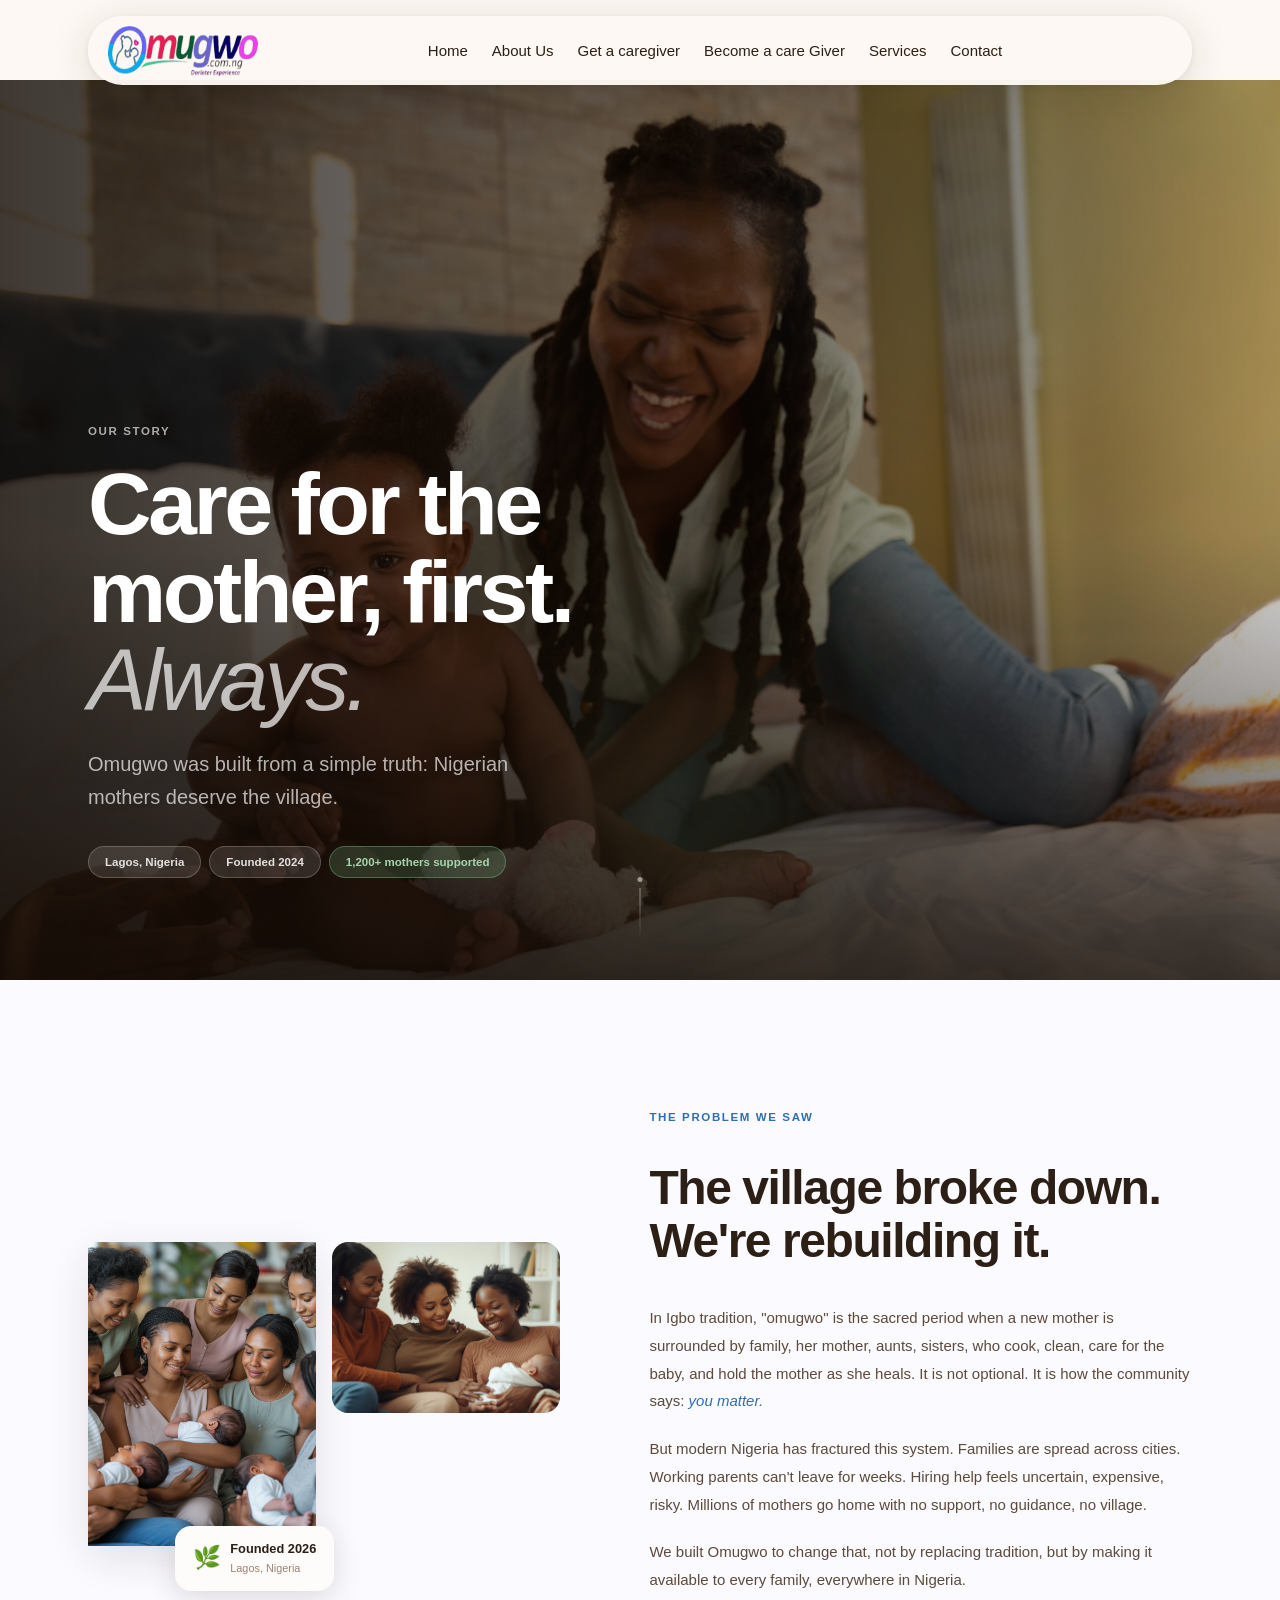
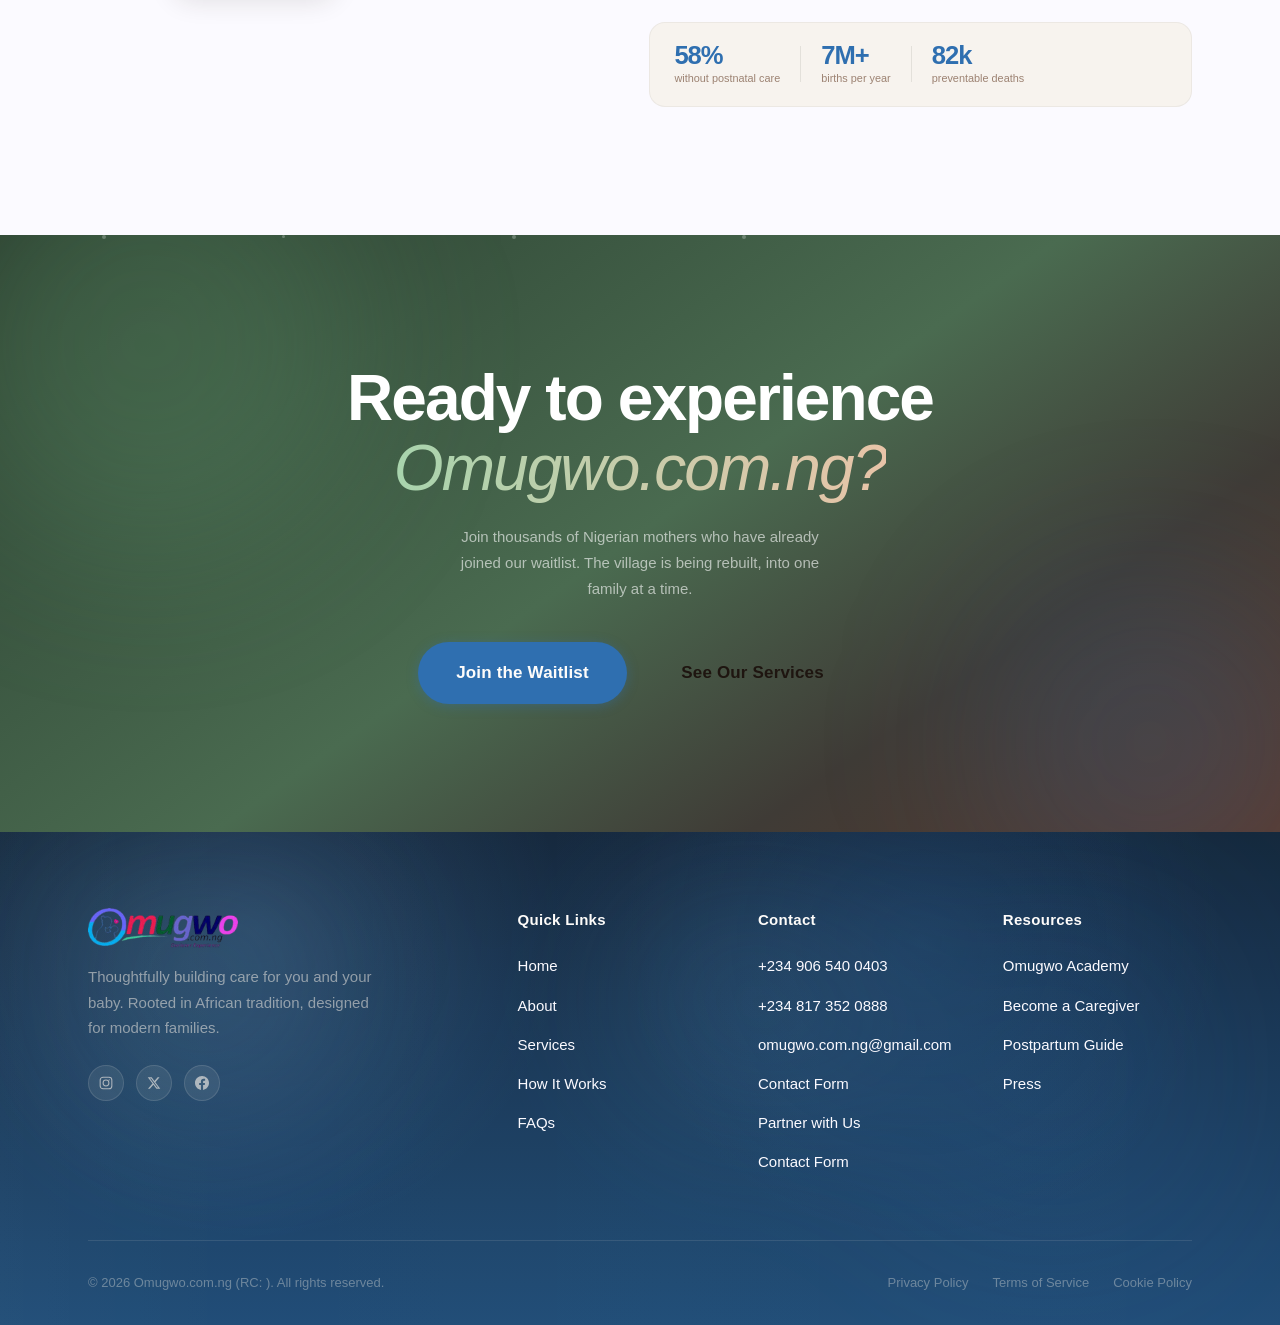
==== about.html @ b8b32320 "First deployment" ====
﻿<!DOCTYPE html>
<html lang="en">

<head>
  <meta charset="UTF-8">
  <meta name="viewport" content="width=device-width, initial-scale=1.0">
  <meta name="description"
    content="About Omugwo, Our story, mission, and the team rebuilding postpartum care for Nigerian mothers.">
  <title>About Us, Omugwo</title>
  <link rel="stylesheet" href="css/style.css">
  <link rel="stylesheet" href="css/animations.css">
  <link rel="stylesheet" href="css/pages.css">
  <link rel="stylesheet" href="css/about.css">
  <link rel="icon" type="image/svg+xml" href="assets\omugwofavicon-nobg.png">
</head>

<body class="page-about">

  <!-- ── Fixed Navbar ── -->
  <nav class="nav nav--page nav--fixed" role="navigation" aria-label="Main navigation">
    <div class="container">
      <div class="nav__pill">
        <a href="index.html" class="nav__logo" aria-label="Omugwo.com.ng Home">
          <img src="assets\omugwologo-nobg.png" alt="" class="nav__logo-img" width="28" height="28">
        </a>
        <ul class="nav__links" role="list">
          <li><a href="index.html" class="nav__link">Home</a></li>
          <li><a href="about.html" class="nav__link">About Us</a></li>
          <li><a href="find-care.html" class="nav__link">Get a caregiver</a></li>
          <li><a href="caregiver.html" class="nav__link">Become a care Giver</a></li>
          <li><a href="services.html" class="nav__link">Services</a></li>
          <li><a href="contact.html" class="nav__link">Contact</a></li>
        </ul>
        <!-- <div class="nav__actions">
          <a href="find-care.html" class="btn btn--rust btn--sm">Get Started</a>
        </div> -->
        <button class="nav__hamburger" aria-label="Toggle menu" aria-expanded="false">
          <span></span><span></span><span></span>
        </button>
      </div>
    </div>
  </nav>
  <div class="nav__mobile" role="dialog" aria-label="Mobile navigation">
    <button class="nav__mobile-toggle" type="button" aria-label="Close menu">
      <span></span><span></span>
    </button>
    <a href="index.html" class="nav__mobile-logo" aria-label="Omugwo.com.ng Home">
      <img src="assets\omugwologo-nobg.png" alt="Omugwo.com.ng" class="nav__mobile-logo-img">
    </a>
    <ul role="list">
      <li><a href="index.html" class="nav__link">Home</a></li>
      <li><a href="about.html" class="nav__link">About Us</a></li>
      <li><a href="find-care.html" class="nav__link">Find Care</a></li>
      <li><a href="caregiver.html" class="nav__link">Become a care Giver</a></li>
      <li><a href="services.html" class="nav__link">Services</a></li>
      <li><a href="contact.html" class="nav__link">Contact</a></li>
    </ul>
    <div style="display:flex;flex-direction:column;gap:1rem;margin-top:auto;">
      <a href="find-care.html" class="btn btn--outline">Join Waitlist</a>
      <a href="find-care.html" class="btn btn--rust">Get Started</a>
    </div>
  </div>


  <!-- ══════════════════ HERO ══════════════════ -->
  <section class="ab-hero">
    <div class="ab-hero__img" aria-hidden="true">
      <div class="ab-hero__img-placeholder"><img src="images/motherandchild1.jpg"
          style="width:100%;height:100%;object-fit:cover;"> a</div>
    </div>
    <div class="ab-hero__overlay" aria-hidden="true"></div>
    <div class="ab-orb ab-orb--1" aria-hidden="true"></div>
    <div class="ab-orb ab-orb--2" aria-hidden="true"></div>
    <div class="container ab-hero__inner">
      <div class="ab-hero__content">
        <div class="ab-eyebrow ab-fade-up">Our Story</div>
        <h1 class="ab-hero__headline ab-fade-up ab-fade-up--d1">
          Care for the<br>mother, first.<br><em>Always.</em>
        </h1>
        <p class="ab-hero__sub ab-fade-up ab-fade-up--d2">
          Omugwo was built from a simple truth: Nigerian mothers deserve the village.
        </p>
        <div class="ab-hero__pills ab-fade-up ab-fade-up--d3">
          <span class="ab-pill">Lagos, Nigeria</span>
          <span class="ab-pill">Founded 2024</span>
          <span class="ab-pill ab-pill--green">1,200+ mothers supported</span>
        </div>
      </div>
      <div class="ab-hero__stat-card ab-fade-up ab-fade-up--d2">
        <div class="ab-hero__stat-top">
          <span class="ab-hero__stat-dot"></span>
          Live in Lagos
        </div>
        <div class="ab-hero__stat-num">58<span>%</span></div>
        <div class="ab-hero__stat-label">of Nigerian mothers receive<br>no postnatal care</div>
        <div class="ab-hero__stat-bar">
          <div class="ab-hero__stat-bar-fill"></div>
        </div>
      </div>
    </div>
    <div class="ab-hero__scroll" aria-hidden="true">
      <div class="ab-hero__scroll-dot"></div>
      <div class="ab-hero__scroll-line"></div>
    </div>
  </section>


  <!-- ══════════════════ ORIGIN ══════════════════ -->
  <section class="ab-origin">
    <div class="container">
      <div class="ab-origin__inner">
        <div class="ab-origin__images">
          <div class="ab-origin__img-main reveal">
            <div class="ab-origin__img-placeholder ab-origin__img-placeholder--warm"><img src="images/community1.jpg"
                style="width:100%;height:100%;object-fit:cover;"></div>
            <div class="ab-origin__img-badge">
              <span>🌿</span>
              <div>
                <strong>Founded 2026</strong>
                <small>Lagos, Nigeria</small>
              </div>
            </div>
          </div>
          <div class="ab-origin__img-accent reveal reveal-delay-1">
            <div class="ab-origin__img-placeholder ab-origin__img-placeholder--sage"><img src="images/community2.jpg"
                style="width:100%;height:100%;object-fit:cover;"></div>
          </div>
        </div>
        <div class="ab-origin__text">
          <p class="ab-section-label reveal">The Problem We Saw</p>
          <h2 class="ab-section-headline reveal reveal-delay-1">
            The village broke down.<br>We're rebuilding it.
          </h2>
          <p class="ab-origin__body-p reveal reveal-delay-2">In Igbo tradition, "omugwo" is the sacred period when a new
            mother is surrounded by family, her mother, aunts, sisters, who cook, clean, care for the baby, and hold the
            mother as she heals. It is not optional. It is how the community says: <em>you matter.</em></p>
          <p class="ab-origin__body-p reveal reveal-delay-2">But modern Nigeria has fractured this system. Families are
            spread across cities. Working parents can't leave for weeks. Hiring help feels uncertain, expensive, risky.
            Millions of mothers go home with no support, no guidance, no village.</p>
          <p class="ab-origin__body-p reveal reveal-delay-3">We built Omugwo to change that, not by replacing tradition,
            but by making it available to every family, everywhere in Nigeria.</p>
          <div class="ab-mini-stats reveal reveal-delay-3">
            <div class="ab-mini-stat">
              <span class="ab-mini-stat__num">58%</span>
              <span class="ab-mini-stat__label">without postnatal care</span>
            </div>
            <div class="ab-mini-stat__div"></div>
            <div class="ab-mini-stat">
              <span class="ab-mini-stat__num">7M+</span>
              <span class="ab-mini-stat__label">births per year</span>
            </div>
            <div class="ab-mini-stat__div"></div>
            <div class="ab-mini-stat">
              <span class="ab-mini-stat__num">82k</span>
              <span class="ab-mini-stat__label">preventable deaths</span>
            </div>
          </div>
        </div>
      </div>
    </div>
  </section>


  <!-- ══════════════════ MISSION BANNER ══════════════════ -->
  <!--
<section class="ab-mission">
  <div class="ab-mission__bg" aria-hidden="true"></div>
  <div class="ab-mission__orb ab-mission__orb--1" aria-hidden="true"></div>
  <div class="ab-mission__orb ab-mission__orb--2" aria-hidden="true"></div>
  <div class="container ab-mission__inner">
    <p class="ab-mission__eyebrow reveal">Our Mission</p>
    <h2 class="ab-mission__headline reveal reveal-delay-1">
      To make trusted postpartum care<br>accessible to <em>every Nigerian mother</em>
    </h2>
    <p class="ab-mission__sub reveal reveal-delay-2">regardless of city, language, income, or family situation.</p>
  </div>
</section>
-->

  <!-- ══════════════════ VALUES ══════════════════ -->
  <!--
<section class="ab-values">
  <div class="container">
    <div class="ab-values__header">
      <p class="ab-section-label reveal">What Drives Us</p>
      <h2 class="ab-section-headline reveal reveal-delay-1">Three principles.<br>Every decision.</h2>
    </div>
    <div class="ab-values__grid">

      <div class="ab-value-card ab-value-card--coral reveal">
        <div class="ab-value-card__num">01</div>
        <div class="ab-value-card__icon-bg ab-value-card__icon-bg--coral">
          <div class="ab-icon-heart"></div>
        </div>
        <h3>Mother First</h3>
        <p>Every feature, every hire, every decision is filtered through one question: does this make a Nigerian mother's postpartum journey safer and more dignified?</p>
        <div class="ab-value-card__img-strip" style="background:linear-gradient(160deg,#FDE8E4,#D4956A55);"></div>
      </div>

      <div class="ab-value-card ab-value-card--sage reveal reveal-delay-1">
        <div class="ab-value-card__num">02</div>
        <div class="ab-value-card__icon-bg ab-value-card__icon-bg--sage">
          <div class="ab-icon-shield"></div>
        </div>
        <h3>Cultural Integrity</h3>
        <p>We uplift what Nigerians already know, the herbs, the rituals, the warmth, and give it structure, safety, and scale. No foreign standards imposed here.</p>
        <div class="ab-value-card__img-strip" style="background:linear-gradient(160deg,#E8F3EC,#7BBE8755);"></div>
      </div>

      <div class="ab-value-card ab-value-card--horizon reveal reveal-delay-2">
        <div class="ab-value-card__num">03</div>
        <div class="ab-value-card__icon-bg ab-value-card__icon-bg--horizon">
          <div class="ab-icon-star"></div>
        </div>
        <h3>Trust, Always</h3>
        <p>Background checks, training, health screenings, cultural assessments. Because mothers are inviting someone into the most vulnerable moment of their lives.</p>
        <div class="ab-value-card__img-strip" style="background:linear-gradient(160deg,#EAF0F8,#88B7D555);"></div>
      </div>

    </div>
  </div>
</section>

-->

  <!-- ══════════════════ PROBLEM / SOLUTION SPLIT ══════════════════ -->
  <!--
<section class="ab-split">
  <div class="ab-split__half ab-split__half--left">
    <div class="ab-split__bg" style="background:linear-gradient(160deg,#3A2820,#5A3A2E);" aria-hidden="true"></div>
    <div class="ab-split__img-layer" aria-hidden="true">
      <div style="width:100%;height:100%;background:linear-gradient(160deg,rgba(187,107,95,0.15),transparent);"></div>
    </div>
    <div class="ab-split__content reveal">
      <span class="ab-split__tag ab-split__tag--rust">The Problem</span>
      <h2 class="ab-split__headline">58% of Nigerian mothers receive no postnatal care.</h2>
      <p>More than half go home from the hospital with no follow-up, no structured support, no professional guidance during the most critical recovery period of their lives.</p>
      <div class="ab-split__stat-row">
        <div class="ab-split__stat">
          <span class="ab-split__stat-num">82k</span>
          <span class="ab-split__stat-label">preventable maternal deaths per year</span>
        </div>
        <div class="ab-split__stat">
          <span class="ab-split__stat-num">6.5%</span>
          <span class="ab-split__stat-label">complete the full care journey</span>
        </div>
      </div>
    </div>
  </div>
  <div class="ab-split__half ab-split__half--right">
    <div class="ab-split__bg" style="background:linear-gradient(160deg,#2A3D2E,#4A6B50);" aria-hidden="true"></div>
    <div class="ab-split__img-layer" aria-hidden="true">
      <div style="width:100%;height:100%;background:linear-gradient(160deg,rgba(123,190,135,0.12),transparent);"></div>
    </div>
    <div class="ab-split__content reveal reveal-delay-1">
      <span class="ab-split__tag ab-split__tag--sage">The Solution</span>
      <h2 class="ab-split__headline" style="color:#fff;">A verified, trained caregiver, right at your door.</h2>
      <p style="color:rgba(255,255,255,0.68);">Omugwo matches families with vetted, culturally-trained postpartum caregivers in Lagos. Search, choose, book, and receive care, all through one trusted platform.</p>
      <a href="find-care.html" class="ab-split__cta">Join the Waitlist →</a>
    </div>
  </div>
</section>
-->

  <!-- ══════════════════ TEAM ══════════════════ -->
  <!--
<section class="ab-team">
  <div class="container">
    <div class="ab-team__header">
      <p class="ab-section-label reveal">The People</p>
      <h2 class="ab-section-headline reveal reveal-delay-1">Built by people who care</h2>
      <p class="ab-team__sub reveal reveal-delay-2">Our team spans healthcare, technology, and social impact, united by a shared belief that Nigerian mothers deserve better.</p>
    </div>
    <div class="ab-team__grid">

      <div class="ab-team-card reveal">
        <div class="ab-team-card__photo-wrap">
          <div class="ab-team-card__photo" style="background:linear-gradient(160deg,#E8D5C4,#BB6B5F50);">
            <span>👩🏾</span>
          </div>
          <div class="ab-team-card__ring"></div>
        </div>
        <div class="ab-team-card__body">
          <h3>Jane Anyaudo</h3>
          <p class="ab-team-card__role">Co-Founder &amp; CEO</p>
          <p class="ab-team-card__bio">Public health advocate and mother of two. Jane built Omugwo after experiencing firsthand the isolation that follows childbirth in a city far from family.</p>
        </div>
      </div>

      <div class="ab-team-card reveal reveal-delay-1">
        <div class="ab-team-card__photo-wrap">
          <div class="ab-team-card__photo" style="background:linear-gradient(160deg,#E8D5C4,#88B7D550);">
            <span>👨🏾‍💻</span>
          </div>
          <div class="ab-team-card__ring"></div>
        </div>
        <div class="ab-team-card__body">
          <h3>Gideon Aniechi</h3>
          <p class="ab-team-card__role">Co-Founder &amp; CTO</p>
          <p class="ab-team-card__bio">Technology leader with deep roots in Nigerian fintech and healthtech. Gideon leads the engineering and product vision behind Omugwo's platform.</p>
        </div>
      </div>

      <div class="ab-team-card reveal reveal-delay-2">
        <div class="ab-team-card__photo-wrap">
          <div class="ab-team-card__photo" style="background:linear-gradient(160deg,#E8D5C4,#7BBE8750);">
            <span>👩🏾‍⚕️</span>
          </div>
          <div class="ab-team-card__ring"></div>
        </div>
        <div class="ab-team-card__body">
          <h3>Academy Lead</h3>
          <p class="ab-team-card__role">Omugwo Academy</p>
          <p class="ab-team-card__bio">A certified midwife with 12 years of clinical experience, designing the curriculum that makes every Omugwo caregiver exceptional.</p>
        </div>
      </div>

    </div>
  </div>
</section>
-->

  <!-- ══════════════════ QUOTE ══════════════════ -->
  <!--
<section class="ab-quote">
  <div class="ab-quote__bg-wrap" aria-hidden="true">
    <div class="ab-quote__bg-img"></div>
    <div class="ab-quote__overlay"></div>
  </div>
  <div class="ab-quote__particles" aria-hidden="true">
    <span class="ab-particle"></span><span class="ab-particle"></span>
    <span class="ab-particle"></span><span class="ab-particle"></span>
    <span class="ab-particle"></span><span class="ab-particle"></span>
  </div>
  <div class="container ab-quote__inner">
    <blockquote class="ab-quote__block reveal">
      <div class="ab-quote__mark">"</div>
      <p class="ab-quote__text">There is no life in this world more special than that of motherhood. We built Omugwo so that every mother in Nigeria can feel that truth, not just hear it.</p>
      <footer class="ab-quote__footer">
        <div class="ab-quote__line"></div>
        <cite class="ab-quote__cite"> The Omugwo Team</cite>
      </footer>
    </blockquote>
  </div>
</section>
-->

  <!-- ══════════════════ FINAL CTA ══════════════════ -->
  <section class="ab-cta">
    <div class="ab-cta__orb ab-cta__orb--1" aria-hidden="true"></div>
    <div class="ab-cta__orb ab-cta__orb--2" aria-hidden="true"></div>
    <div class="ab-cta__particles" aria-hidden="true">
      <span class="ab-particle ab-particle--sm"></span>
      <span class="ab-particle ab-particle--sm"></span>
      <span class="ab-particle ab-particle--sm"></span>
      <span class="ab-particle ab-particle--sm"></span>
    </div>
    <div class="container ab-cta__inner">
      <!--
    <div class="ab-cta__badge reveal">
      <span class="ab-cta__badge-dot"></span>
      Your village is waiting
    </div>
    -->
      <h2 class="ab-cta__headline reveal reveal-delay-1">
        Ready to experience<br><em>Omugwo.com.ng?</em>
      </h2>
      <p class="ab-cta__sub reveal reveal-delay-2">Join thousands of Nigerian mothers who have already joined our
        waitlist. The village is being rebuilt, into one family at a time.</p>
      <div class="ab-cta__actions reveal reveal-delay-3">
        <a href="find-care.html" class="btn btn--rust btn--lg">Join the Waitlist</a>
        <a href="services.html" class="btn btn--outline-white btn--lg">See Our Services</a>
      </div>
    </div>
  </section>


  <!-- ── Footer ── -->
  <footer class="footer" role="contentinfo">
    <div class="container">
      <div class="footer__top">
        <div class="footer__brand">
          <div class="footer__logo">
            <img src="assets\omugwologo-nobg.png" alt="" width="150" height="40" class="footer__logo-img">
            <span class="footer__logo-text"></span>
          </div>
          <p>Thoughtfully building care for you and your baby. Rooted in African tradition, designed for modern
            families.</p>
          <div class="footer__social" aria-label="Social media links">
            <a href="https://instagram.com/Omugwo.com.ng" class="footer__social-link" aria-label="Instagram"
              target="_blank" rel="noopener"><svg width="14" height="14" viewbox="0 0 24 24" fill="none"
                stroke="currentColor" stroke-width="1.8" stroke-linecap="round" stroke-linejoin="round">
                <rect x="2" y="2" width="20" height="20" rx="5"></rect>
                <circle cx="12" cy="12" r="5"></circle>
                <circle cx="17.5" cy="6.5" r="1" fill="currentColor" stroke="none"></circle>
              </svg></a>
            <a href="https://twitter.com/Omugwo.com.ng" class="footer__social-link" aria-label="Twitter / X"
              target="_blank" rel="noopener"><svg width="14" height="14" viewbox="0 0 24 24" fill="currentColor">
                <path
                  d="M18.244 2.25h3.308l-7.227 8.26 8.502 11.24H16.17l-5.214-6.817L4.99 21.75H1.68l7.73-8.835L1.254 2.25H8.08l4.713 6.231zm-1.161 17.52h1.833L7.084 4.126H5.117z">
                </path>
              </svg></a>
            <a href="https://facebook.com/Omugwo.com.ng" class="footer__social-link" aria-label="Facebook"
              target="_blank" rel="noopener"><svg width="14" height="14" viewbox="0 0 24 24" fill="currentColor">
                <path
                  d="M24 12.073c0-6.627-5.373-12-12-12s-12 5.373-12 12c0 5.99 4.388 10.954 10.125 11.854v-8.385H7.078v-3.47h3.047V9.43c0-3.007 1.792-4.669 4.533-4.669 1.312 0 2.686.235 2.686.235v2.953H15.83c-1.491 0-1.956.925-1.956 1.874v2.25h3.328l-.532 3.47h-2.796v8.385C19.612 23.027 24 18.062 24 12.073z">
                </path>
              </svg></a>
          </div>
        </div>
        <div>
          <p class="footer__col-title">Quick Links</p>
          <ul class="footer__links" role="list">
            <li><a href="index.html" class="footer__link">Home</a></li>
            <li><a href="#about" class="footer__link">About</a></li>
            <li><a href="services.html" class="footer__link">Services</a></li>
            <li><a href="#how-it-works" class="footer__link">How It Works</a></li>
            <li><a href="#faq" class="footer__link">FAQs</a></li>
          </ul>
        </div>
        <div>
          <p class="footer__col-title">Contact</p>
          <ul class="footer__links" role="list">
            <li><a href="tel:+2349065400403" class="footer__link">+234 906 540 0403</a></li>
            <li><a href="tel:+234 817 352 0888" class="footer__link">+234 817 352 0888</a></li>
            <li><a href="mailto:omugwo.com.ng@gmail.com" class="footer__link">omugwo.com.ng@gmail.com</a></li>
            <li><a href="contact.html" class="footer__link">Contact Form</a></li>
            <li><a href="contact.html" class="footer__link">Partner with Us</a></li>
            <li><a href="contact.html" class="footer__link">Contact Form</a></li>
          </ul>
        </div>
        <div>
          <p class="footer__col-title">Resources</p>
          <ul class="footer__links" role="list">
            <li><a href="coming-soon.html" class="footer__link">Omugwo Academy</a></li>
            <li><a href="caregiver.html" class="footer__link">Become a Caregiver</a></li>
            <li><a href="services.html" class="footer__link">Postpartum Guide</a></li>
            <li><a href="coming-soon.html" class="footer__link">Press</a></li>
          </ul>
        </div>
      </div>
      <div class="footer__bottom">
        <p class="footer__copy">&copy; 2026 Omugwo.com.ng (RC: ). All rights reserved.</p>
        <nav class="footer__legal">
          <a href="coming-soon.html">Privacy Policy</a>
          <a href="coming-soon.html">Terms of Service</a>
          <a href="coming-soon.html">Cookie Policy</a>
        </nav>
      </div>
    </div>
  </footer>

  <script src="js/main.js"></script>
  <script src="js/pages.js"></script>
</body>

</html>
---- css/style.css ----
/* ============================================
   Omugwo.com.ng — Design System & Global Styles
   ============================================ */

@import url("../css2");

/* ── Tokens ── */
:root {
  /* Brand Colors */
  --rust: #2f6fb0;
  --rust-light: #5b91c5;
  --rust-dark: #24537f;
  --rust-pale: #e8f1fb;
  --rust-muted: #b9d0e5;

  --sage: #7a9e7e;
  --sage-light: #a8c5ac;
  --sage-pale: #edf3ee;

  --earth: #2c2016;
  --earth-mid: #4a3728;
  --earth-soft: #6b5244;

  --cream: #fdf8f3;
  --cream-dark: #f5ede3;
  --white: #fefcfa;

  --text-primary: #1e1510;
  --text-secondary: #5c4a3a;
  --text-muted: #9c8272;
  --text-on-dark: #fdf5ec;

  /* Type Scale */
  --font-display: "Inter", -apple-system, sans-serif;
  --font-display2: "Inter", -apple-system, sans-serif;
  --font-body: "Inter", -apple-system, sans-serif;

  --text-xs: clamp(0.75rem, 1.5vw, 0.813rem);
  --text-sm: clamp(0.875rem, 1.8vw, 0.938rem);
  --text-base: clamp(1rem, 2vw, 1.063rem);
  --text-md: clamp(1.125rem, 2.2vw, 1.25rem);
  --text-lg: clamp(1.25rem, 2.5vw, 1.5rem);
  --text-xl: clamp(1.5rem, 3vw, 2rem);
  --text-2xl: clamp(2rem, 3.5vw, 2.5rem);
  --text-3xl: clamp(2.5rem, 5vw, 3.75rem);
  --text-4xl: clamp(3rem, 6vw, 5rem);

  /* Spacing */
  --space-1: 0.25rem;
  --space-2: 0.5rem;
  --space-3: 0.75rem;
  --space-4: 1rem;
  --space-5: 1.25rem;
  --space-6: 1.5rem;
  --space-8: 2rem;
  --space-10: 2.5rem;
  --space-12: 3rem;
  --space-16: 4rem;
  --space-20: 5rem;
  --space-24: 6rem;
  --space-32: 8rem;
  --space-40: 15rem;
  --space-50: 20rem;

  /* Radius */
  --radius-sm: 6px;
  --radius-md: 12px;
  --radius-lg: 20px;
  --radius-xl: 32px;
  --radius-oval: 70px;
  --radius-full: 9999px;

  /* Shadows */
  --shadow-sm:
    0 1px 3px rgba(44, 32, 22, 0.08), 0 1px 2px rgba(44, 32, 22, 0.04);
  --shadow-md:
    0 4px 16px rgba(44, 32, 22, 0.1), 0 2px 6px rgba(44, 32, 22, 0.06);
  --shadow-lg:
    0 12px 40px rgba(44, 32, 22, 0.12), 0 4px 12px rgba(44, 32, 22, 0.06);
  --shadow-xl:
    0 24px 64px rgba(44, 32, 22, 0.14), 0 8px 24px rgba(44, 32, 22, 0.08);

  /* Layout */
  --container: 1200px;
  --container-wide: 1400px;
  --page-gutter: clamp(1rem, 4vw, 3rem);
  --nav-height: 72px;

  /* Transitions */
  --ease-out-quart: cubic-bezier(0.25, 1, 0.5, 1);
  --ease-in-out: cubic-bezier(0.4, 0, 0.2, 1);
  --transition-fast: 150ms var(--ease-out-quart);
  --transition-base: 300ms var(--ease-out-quart);
  --transition-slow: 500ms var(--ease-out-quart);
}

/* ── Reset ── */
*,
*::before,
*::after {
  box-sizing: border-box;
  margin: 0;
  padding: 0;
}
html {
  scroll-behavior: smooth;
  -webkit-text-size-adjust: 100%;
  width: 100%;
  overflow-x: hidden;
}
body {
  font-family: var(--font-body);
  font-size: var(--text-base);
  color: var(--text-primary);
  background: var(--cream);
  line-height: 1.6;
  overflow-x: hidden;
  width: 100%;
}
img,
svg {
  display: block;
  max-width: 100%;
}
a {
  color: inherit;
  text-decoration: none;
}
button {
  cursor: pointer;
  border: none;
  background: none;
  font: inherit;
}
ul,
ol {
  list-style: none;
}
input,
textarea {
  font: inherit;
}

/* ── Utilities ── */
.container {
  width: 100%;
  max-width: var(--container);
  margin-inline: auto;
  padding-inline: var(--page-gutter);
}

.container--wide {
  max-width: var(--container-wide);
}

.sr-only {
  position: absolute;
  width: 1px;
  height: 1px;
  padding: 0;
  margin: -1px;
  overflow: hidden;
  clip: rect(0, 0, 0, 0);
  white-space: nowrap;
  border: 0;
}

/* ── Scroll animation base ── */
.reveal {
  opacity: 0;
  transform: translateY(28px);
  transition:
    opacity 0.7s var(--ease-out-quart),
    transform 0.7s var(--ease-out-quart);
}
.reveal.visible {
  opacity: 1;
  transform: translateY(0);
}
.reveal-delay-1 {
  transition-delay: 100ms;
}
.reveal-delay-2 {
  transition-delay: 200ms;
}
.reveal-delay-3 {
  transition-delay: 300ms;
}
.reveal-delay-4 {
  transition-delay: 400ms;
}

/* ============================================
   NAVIGATION — Floating pill style
   ============================================ */
.nav {
  position: absolute;
  top: var(--space-10);
  left: 0;
  right: 0;
  z-index: 100;
  transition: top 0.3s ease;
}
/* When hero is scrolled past, nav becomes fixed */
.nav.nav--fixed {
  position: fixed;
  top: var(--space-4);
}
.nav__pill {
  display: flex;
  align-items: center;
  justify-content: space-between;
  backdrop-filter: blur(12px) saturate(180%);
  -webkit-backdrop-filter: blur(12px) saturate(180%);
  background: rgba(255, 255, 255, 0.1);
  border-radius: var(--radius-full);
  padding: var(--space-3) var(--space-5);
  box-shadow: 0 4px 24px rgba(0, 0, 0, 0.08);
  transition: all 0.4s var(--ease-out-quart);
}

.nav.nav--fixed .nav__pill {
  background: rgba(253, 248, 243, 0.94);
  box-shadow: 0 8px 32px rgba(0, 0, 0, 0.12);
}

/* Content Sensitivity via mix-blend-mode */
.nav__logo,
.nav__links,
.nav__logo-text,
.nav__link {
  mix-blend-mode: normal;
  color: #ffffff !important;
}

.nav.nav--fixed:not(.nav--page) .nav__logo-text,
.nav.nav--fixed:not(.nav--page) .nav__link {
  color: var(--earth) !important;
}

.nav.nav--fixed.nav--page .nav__logo-text,
.nav.nav--fixed.nav--page .nav__link {
  color: var(--earth) !important;
}

/* .nav__logo-img {
  mix-blend-mode: diffenrence;
  filter: brightness(0) invert(1);
} */

.nav__logo {
  display: flex;
  align-items: center;
  gap: var(--space-2);
  flex-shrink: 0;
}
.nav__logo-img {
  width: 150px;
  height: 50px;
}
.nav__logo-text {
  font-family: var(--font-display);
  font-size: var(--text-md);
  font-weight: 600;
  color: var(--text-on-dark);
  letter-spacing: -0.02em;
}
.nav__links {
  display: flex;
  align-items: center;
  gap: var(--space-6);
  margin: 0 auto;
  padding: 0 var(--space-8);
}
.nav__link {
  font-size: var(--text-sm);
  font-weight: 500;
  transition: opacity var(--transition-fast);
  white-space: nowrap;
}
.nav__link:hover {
  opacity: 0.7;
}
.nav__actions {
  flex-shrink: 0;
}

.nav__hamburger {
  display: none;
  flex-direction: column;
  gap: 5px;
  padding: var(--space-2);
}
.nav__hamburger span {
  display: block;
  width: 22px;
  height: 2px;
  background: #fff;
  mix-blend-mode: difference;
  border-radius: var(--radius-full);
}
.nav__mobile {
  display: none;
  position: fixed;
  top: 0;
  left: 0;
  right: 0;
  bottom: 0;
  background: var(--cream);
  padding: var(--space-20) var(--space-6) var(--space-8);
  flex-direction: column;
  gap: var(--space-6);
  z-index: 99;
}
.nav__mobile.open {
  display: flex;
}

.nav__mobile .nav__link {
  color: var(--earth) !important;
}

.nav__mobile-logo {
  display: inline-flex;
  align-items: center;
  width: fit-content;
}

.nav__mobile-logo-img {
  width: 150px;
  height: auto;
}

.nav__mobile-toggle {
  position: absolute;
  top: var(--space-5);
  right: var(--space-5);
  width: 40px;
  height: 40px;
  display: grid;
  place-items: center;
  border-radius: var(--radius-full);
  background: var(--cream-dark);
}

.nav__mobile-toggle span {
  position: absolute;
  width: 20px;
  height: 2px;
  background: var(--earth);
  border-radius: var(--radius-full);
}

.nav__mobile-toggle span:first-child {
  transform: rotate(45deg);
}

.nav__mobile-toggle span:last-child {
  transform: rotate(-45deg);
}

/* ============================================
   BUTTONS
   ============================================ */
.btn {
  display: inline-flex;
  align-items: center;
  gap: var(--space-2);
  padding: 0.75em 1.75em;
  border-radius: var(--radius-full);
  font-size: var(--text-sm);
  font-weight: 600;
  letter-spacing: 0.01em;
  transition:
    transform var(--transition-fast),
    box-shadow var(--transition-fast),
    background var(--transition-fast);
  white-space: nowrap;
}
.btn:hover {
  transform: translateY(-1px);
}
.btn--primary {
  background: var(--rust);
  color: var(--white);
  box-shadow: 0 2px 12px rgba(47, 111, 176, 0.35);
}
.btn--primary:hover {
  background: var(--rust-dark);
  box-shadow: 0 4px 20px rgba(47, 111, 176, 0.45);
}
.btn--outline {
  background: transparent;
  color: var(--rust);
  border: 1.5px solid var(--rust);
}
.btn--earth {
  background: var(--earth);
  color: var(--text-on-dark);
}
.btn--lg {
  padding: 1em 2.25em;
  font-size: var(--text-base);
}
.btn--sm {
  padding: 0.55em 1.25em;
  font-size: var(--text-xs);
}

/* ============================================
   HERO — Full-bleed background image
   ============================================ */
.hero {
  position: relative;
  min-height: 100svh;
  display: flex;
  flex-direction: column;
  overflow: hidden;
  background: var(--earth);
}

/* ── Slider ── */
.hero__slider {
  position: absolute;
  inset: 0;
  z-index: 0;
}
.hero__slide {
  position: absolute;
  inset: 0;
  opacity: 0;
  transition: opacity 1.2s var(--ease-in-out);
}
.hero__slide--active {
  opacity: 1;
}

.hero__slide-img {
  width: 100%;
  height: 100%;
  object-fit: cover;
  object-position: center top;
  /* Ken Burns zoom effect on active slide */
  transform: scale(1);
  transition: transform 6s ease-out;
}
.hero__slide--active .hero__slide-img {
  transform: scale(1.06);
}

.hero__slide-placeholder {
  width: 100%;
  height: 100%;
  background: linear-gradient(135deg, #6b5244 0%, #4a3728 40%, #c4a898 100%);
  display: flex;
  flex-direction: column;
  align-items: center;
  justify-content: center;
  gap: var(--space-3);
  color: rgba(253, 248, 243, 0.45);
  font-size: var(--text-sm);
  font-weight: 500;
  letter-spacing: 0.03em;
}
.hero__slide-placeholder small {
  font-size: var(--text-xs);
  opacity: 0.7;
  max-width: 28ch;
  text-align: center;
  line-height: 1.5;
}

.hero__bg-overlay {
  position: absolute;
  inset: 0;
  background:
    linear-gradient(
      to right,
      rgba(20, 14, 10, 0.75) 0%,
      rgba(20, 14, 10, 0.45) 50%,
      rgba(20, 14, 10, 0.15) 100%
    ),
    linear-gradient(to top, rgba(20, 14, 10, 0.7) 0%, transparent 45%);
  z-index: 1;
}

/* Slider dot indicators */
.hero__slider-dots {
  position: absolute;
  bottom: var(--space-8);
  right: var(--space-10);
  display: flex;
  gap: var(--space-2);
  z-index: 3;
}
.hero__dot {
  width: 8px;
  height: 8px;
  border-radius: 50%;
  background: rgba(253, 248, 243, 0.4);
  border: none;
  cursor: pointer;
  padding: 0;
  transition:
    background var(--transition-base),
    transform var(--transition-base),
    width var(--transition-base);
}
.hero__dot--active {
  background: var(--white);
  width: 24px;
  border-radius: var(--radius-full);
}

/* Nav sits at top of hero */
.nav {
  position: relative;
  z-index: 10;
  padding-top: var(--space-5);
}
.nav.nav--fixed {
  position: fixed;
  top: 0;
  left: 0;
  right: 0;
  padding-top: var(--space-4);
}

/* Hero content — text over image, bottom-left */
.hero__content {
  position: relative;
  z-index: 2;
  margin-top: var(--space-40);
  width: 100%;
  padding: var(--space-10) clamp(var(--space-2), 5vw, var(--space-5));
  padding-bottom: clamp(var(--space-10), 18vw, 12rem);
  display: flex;
  flex-direction: column;
  align-items: center;
  text-align: center;
}

.hero__headline {
  font-family: var(--font-display);
  font-size: var(--text-2xl);
  font-weight: 600;
  line-height: 1.08;
  letter-spacing: -0.03em;
  color: var(--white);
  margin-bottom: var(--space-5);
}

.hero__subtext {
  font-size: clamp(var(--text-base), 2vw, var(--text-md));
  color: rgba(253, 248, 243, 0.8);
  line-height: 1.65;
  max-width: 44ch;
  margin-bottom: var(--space-8);
  font-weight: 300;
}

.hero__actions {
  display: flex;
  flex-wrap: wrap;
  gap: var(--space-3);
  margin-bottom: var(--space-6);
}

/* Ghost white button for hero */
.btn--ghost-white {
  background: rgba(253, 248, 243, 0.15);
  color: rgba(253, 248, 243, 0.92);
  border: 1.5px solid rgba(253, 248, 243, 0.35);
  backdrop-filter: blur(8px);
}
.btn--ghost-white:hover {
  background: rgba(253, 248, 243, 0.25);
  border-color: rgba(253, 248, 243, 0.55);
}

/* Rust colored button (matches Figma) */
.btn--rust {
  background: var(--rust);
  color: var(--white);
  box-shadow: 0 2px 12px rgba(47, 111, 176, 0.4);
}
.btn--rust:hover {
  background: var(--rust-dark);
  box-shadow: 0 4px 20px rgba(47, 111, 176, 0.5);
}

/* Trust badges below buttons — shifted right */
.hero__badges {
  display: flex;
  flex-wrap: wrap;
  gap: var(--space-4);
}
.hero__badge {
  display: inline-flex;
  align-items: center;
  gap: var(--space-2);
  font-size: var(--text-sm);
  color: rgba(253, 248, 243, 0.85);
  font-weight: 500;
}

/* ── Reference hero structure ── */
.hero {
  min-height: 100svh;
  background: var(--white);
}

.hero__content {
  margin-top: 0;
  padding: clamp(6rem, 11vh, 8rem) var(--page-gutter) clamp(2.5rem, 5vw, 4.5rem);
  align-items: center;
  text-align: center;
}

.hero__trust {
  display: inline-flex;
  align-items: center;
  gap: 0.55rem;
  margin-bottom: clamp(1.25rem, 3vh, 2rem);
  padding: 0.25rem 0.65rem 0.25rem 0.3rem;
  border: 1px solid rgba(44, 32, 22, 0.14);
  border-radius: var(--radius-full);
  color: var(--earth-soft);
  font-size: var(--text-xs);
}

.hero__trust-avatars {
  display: flex;
  padding-left: 0.25rem;
}

.hero__trust-avatars img {
  width: 21px;
  height: 21px;
  margin-left: -0.25rem;
  border: 2px solid var(--white);
  border-radius: 50%;
  object-fit: cover;
}

.hero__headline {
  max-width: 780px;
  margin-bottom: 1rem;
  font-size: clamp(2.25rem, 4.5vw, 3.8rem);
  line-height: 1.02;
  color: var(--earth);
}

.hero__subtext {
  max-width: 52ch;
  margin-bottom: 1.35rem;
  font-size: clamp(0.8rem, 1.4vw, 0.92rem);
  line-height: 1.55;
  color: var(--text-secondary);
}

.hero__actions {
  justify-content: center;
  margin-bottom: clamp(2rem, 4vh, 3.25rem);
}

.hero .btn--ghost-white {
  background: var(--white);
  color: var(--earth);
  border-color: rgba(44, 32, 22, 0.2);
}

.hero .btn--ghost-white:hover {
  background: var(--cream-dark);
  border-color: rgba(44, 32, 22, 0.35);
}

.hero__collage {
  display: grid;
  grid-template-columns: repeat(5, minmax(0, 1fr));
  align-items: start;
  gap: clamp(0.4rem, 1vw, 0.9rem);
  width: min(100%, 920px);
  margin-inline: auto;
}

.hero__collage-column {
  display: flex;
  flex-direction: column;
  gap: clamp(0.4rem, 1vw, 0.9rem);
}

.hero__collage-column--outer {
  padding-top: clamp(1rem, 4vw, 3rem);
}

.hero__collage-column--centre {
  position: relative;
  padding-top: clamp(3rem, 7vw, 5.5rem);
}

.hero__collage-card {
  aspect-ratio: 0.9;
  overflow: hidden;
  border-radius: clamp(0.65rem, 1.3vw, 1rem);
  background: var(--earth-mid);
  opacity: 0;
  transform: translateY(28px) scale(0.96);
  animation: heroGalleryCardIn 0.75s var(--ease-out-quart) forwards;
  animation-play-state: paused;
}

.hero__collage.visible .hero__collage-card {
  animation-play-state: running;
}

.hero__collage.visible .hero__collage-card:nth-child(1) {
  animation-delay: 0.05s;
}

.hero__collage.visible .hero__collage-card:nth-child(2) {
  animation-delay: 0.18s;
}

.hero__collage-column:nth-child(2) .hero__collage-card:nth-child(1) {
  animation-delay: 0.12s;
}

.hero__collage-column:nth-child(2) .hero__collage-card:nth-child(2) {
  animation-delay: 0.28s;
}

.hero__collage-column--centre .hero__collage-card--main {
  animation-delay: 0.2s;
}

.hero__collage-column--centre .hero__collage-card--fade {
  animation-delay: 0.38s;
}

.hero__collage-column:nth-child(4) .hero__collage-card:nth-child(1) {
  animation-delay: 0.28s;
}

.hero__collage-column:nth-child(4) .hero__collage-card:nth-child(2) {
  animation-delay: 0.44s;
}

.hero__collage-column:nth-child(5) .hero__collage-card:nth-child(1) {
  animation-delay: 0.36s;
}

.hero__collage-column:nth-child(5) .hero__collage-card:nth-child(2) {
  animation-delay: 0.52s;
}

.hero__collage-card--main {
  aspect-ratio: 0.82;
}

.hero__collage-card--fade {
  position: relative;
}

.hero__collage-card--fade::after {
  content: "";
  position: absolute;
  inset: 0;
  background: linear-gradient(to bottom, transparent 20%, var(--white) 100%);
  opacity: 0.82;
}

.hero__collage-card img {
  width: 100%;
  height: 100%;
  object-fit: cover;
  animation: heroGalleryImageFloat 7s ease-in-out infinite alternate;
  transform-origin: center;
}

.hero__collage-card:nth-child(2) img {
  animation-delay: -2.2s;
}

.hero__collage-column:nth-child(2) .hero__collage-card:nth-child(1) img {
  animation-delay: -1.1s;
}

.hero__collage-column:nth-child(2) .hero__collage-card:nth-child(2) img {
  animation-delay: -3.4s;
}

.hero__collage-column:nth-child(4) .hero__collage-card:nth-child(1) img {
  animation-delay: -2.8s;
}

.hero__collage-column:nth-child(4) .hero__collage-card:nth-child(2) img {
  animation-delay: -4.1s;
}

.hero__collage-column:nth-child(5) .hero__collage-card:nth-child(1) img {
  animation-delay: -1.8s;
}

.hero__collage-column:nth-child(5) .hero__collage-card:nth-child(2) img {
  animation-delay: -3.8s;
}

@keyframes heroGalleryCardIn {
  from {
    opacity: 0;
    transform: translateY(28px) scale(0.96);
  }
  to {
    opacity: 1;
    transform: translateY(0) scale(1);
  }
}

@keyframes heroGalleryImageFloat {
  from {
    transform: scale(1.02) translate3d(-1%, -1%, 0);
  }
  to {
    transform: scale(1.09) translate3d(1%, 1%, 0);
  }
}

.hero__collage-controls {
  position: absolute;
  top: clamp(1rem, 2vw, 1.5rem);
  left: 50%;
  z-index: 1;
  display: flex;
  gap: 0.35rem;
  transform: translateX(-50%);
}

.hero__collage-controls span {
  display: grid;
  width: 1.9rem;
  height: 1.9rem;
  place-items: center;
  border: 1px solid rgba(44, 32, 22, 0.18);
  border-radius: 50%;
  background: rgba(255, 255, 255, 0.86);
  color: var(--earth);
  font-size: 0.7rem;
}

/* Keep the hero navigation readable on the light background. */
.hero .nav__pill {
  background: rgba(255, 255, 255, 0.96);
  border: 1px solid rgba(44, 32, 22, 0.08);
  box-shadow: 0 8px 28px rgba(44, 32, 22, 0.1);
}

.hero .nav__logo,
.hero .nav__links,
.hero .nav__logo-text,
.hero .nav__link {
  color: var(--earth) !important;
}

.hero .nav__hamburger span {
  background: var(--earth);
  mix-blend-mode: normal;
}

/* ============================================
   NEWSLETTER FLOAT CARD — bouncy & floaty
   ============================================ */

@keyframes newsletterFloat {
  0% {
    transform: translateY(0px) rotate(-0.3deg);
  }
  33% {
    transform: translateY(-10px) rotate(0.2deg);
  }
  66% {
    transform: translateY(-5px) rotate(-0.15deg);
  }
  100% {
    transform: translateY(0px) rotate(-0.3deg);
  }
}

@keyframes newsletterEntrance {
  0% {
    opacity: 0;
    transform: translateY(60px) scale(0.92);
  }
  60% {
    opacity: 1;
    transform: translateY(-12px) scale(1.02);
  }
  80% {
    transform: translateY(4px) scale(0.99);
  }
  100% {
    transform: translateY(0px) scale(1);
  }
}

@keyframes shadowPulse {
  0%,
  100% {
    box-shadow:
      0 20px 60px rgba(44, 32, 22, 0.18),
      0 4px 16px rgba(44, 32, 22, 0.1);
  }
  50% {
    box-shadow:
      0 32px 80px rgba(44, 32, 22, 0.22),
      0 8px 24px rgba(44, 32, 22, 0.12);
  }
}

.newsletter-float {
  position: relative;
  z-index: 2;
  margin-top: -5rem;
  padding-bottom: var(--space-8);
}

.newsletter-float__card {
  background: var(--white);
  border-radius: var(--radius-oval);
  padding: clamp(var(--space-8), 4vw, var(--space-10))
    clamp(var(--space-6), 4vw, var(--space-12));
  text-align: center;
  max-width: 1000px;
  margin-inline: auto;

  /* Idle state — no animation until in view */
  opacity: 0;
  transform: translateY(60px) scale(0.92);
  box-shadow: 0 0px 0px rgba(44, 32, 22, 0);
  transition:
    opacity 0.7s cubic-bezier(0.34, 1.56, 0.64, 1),
    transform 0.9s cubic-bezier(0.34, 1.56, 0.64, 1),
    box-shadow 0.9s cubic-bezier(0.34, 1.56, 0.64, 1);
}

/* Triggered by JS when card enters viewport */
.newsletter-float__card.is-visible {
  opacity: 1;
  transform: translateY(0) scale(1);
  box-shadow:
    0 20px 60px rgba(44, 32, 22, 0.18),
    0 4px 16px rgba(44, 32, 22, 0.1);

  /* Float kicks in AFTER the entrance transition completes */
  animation:
    newsletterFloat 15s ease-in-out 0.9s infinite,
    shadowPulse 15s ease-in-out 0.9s infinite;
}

.newsletter-float__title {
  font-family: var(--font-display);
  font-size: var(--text-xl);
  font-weight: 600;
  color: var(--earth);
  margin-bottom: var(--space-3);
  letter-spacing: -0.02em;
}

.newsletter-float__sub {
  font-size: var(--text-sm);
  color: var(--text-secondary);
  line-height: 1.6;
  max-width: 52ch;
  margin-inline: auto;
  margin-bottom: var(--space-6);
}

.newsletter-float__row {
  display: flex;
  gap: var(--space-3);
  background: var(--cream-dark);
  border: 1.5px solid rgba(47, 111, 176, 0.15);
  border-radius: var(--radius-full);
  padding: var(--space-2) var(--space-2) var(--space-2) var(--space-5);
  align-items: center;
  max-width: 500px;
  margin-inline: auto;
  transition:
    border-color 0.3s ease,
    box-shadow 0.3s ease;
}

.newsletter-float__row:focus-within {
  border-color: var(--rust);
  box-shadow: 0 0 0 4px rgba(47, 111, 176, 0.12);
}

.newsletter-float__input {
  flex: 1;
  border: none;
  background: transparent;
  font-size: var(--text-sm);
  color: var(--text-primary);
  outline: none;
  min-width: 0;
}
.newsletter-float__input::placeholder {
  color: var(--text-muted);
}

.newsletter-float__disclaimer {
  margin-top: var(--space-3);
  font-size: var(--text-xs);
  color: var(--text-muted);
}

/* Spacer */
.newsletter-spacer {
  display: none;
}

/* ============================================
   PROBLEM SECTION — One viewport, editorial
   ============================================ */
.problem {
  min-height: 100svh;
  display: flex;
  align-items: center;
  background: #fdfaf6; /* Warm Linen tint — softer than cream */
  padding: clamp(var(--space-12), 6vw, var(--space-20)) 0;
  overflow: hidden;
}

.problem__inner {
  display: grid;
  grid-template-columns: 1fr 1fr;
  gap: clamp(var(--space-10), 6vw, var(--space-16));
  align-items: center;
  width: 100%;
}

/* ── Left column ── */
.problem__left {
  display: flex;
  flex-direction: column;
  justify-content: center;
}

.problem__label {
  font-size: var(--text-xs);
  font-weight: 700;
  letter-spacing: 0.12em;
  text-transform: uppercase;
  color: var(--rust);
  margin-bottom: var(--space-4);
}

.problem__headline {
  font-family: var(--font-display);
  font-size: clamp(2rem, 4vw, 3rem);
  font-weight: 700;
  line-height: 1.1;
  letter-spacing: -0.03em;
  color: var(--earth);
  margin-bottom: clamp(var(--space-8), 4vw, var(--space-12));
}
.problem__headline em {
  font-style: italic;
  font-weight: 400;
  color: var(--rust);
}

/* ── Pain list — clean typographic style ── */
.problem__pain-list {
  display: flex;
  flex-direction: column;
  gap: 0;
  margin-bottom: clamp(var(--space-8), 4vw, var(--space-10));
}

.problem__pain-item {
  display: flex;
  flex-direction: column;
  gap: var(--space-2);
  padding: var(--space-5) 0;
  border-bottom: 1px solid rgba(44, 32, 22, 0.08);
  cursor: default;
  transition: padding-left 0.3s cubic-bezier(0.25, 1, 0.5, 1);
}
.problem__pain-item:first-child {
  border-top: 1px solid rgba(44, 32, 22, 0.08);
}
.problem__pain-item:hover {
  padding-left: var(--space-3);
}

.problem__pain-item-inner {
  pointer-events: none;
}

.problem__pain-title {
  font-family: var(--font-display);
  font-size: clamp(1rem, 2vw, 1.2rem);
  font-weight: 600;
  color: var(--earth);
  line-height: 1.3;
  /* Strikethrough that draws itself in on hover */
  position: relative;
  display: inline-block;
}
.problem__pain-title::after {
  content: "";
  position: absolute;
  left: 0;
  top: 50%;
  width: 0;
  height: 1.5px;
  background: var(--rust);
  border-radius: 2px;
  transition: width 0.45s cubic-bezier(0.25, 1, 0.5, 1);
  transform: translateY(-50%);
}
.problem__pain-item:hover .problem__pain-title::after {
  width: 100%;
}
/* Title fades muted when strikethrough appears */
.problem__pain-item:hover .problem__pain-title {
  color: var(--text-muted);
  transition: color 0.3s ease 0.15s;
}

.problem__pain-text {
  font-size: var(--text-sm);
  color: var(--text-secondary);
  line-height: 1.6;
  font-weight: 300;
  max-width: 46ch;
}

/* ── Solution line ── */
.problem__solution {
  font-size: var(--text-sm);
  color: var(--text-secondary);
  line-height: 1.7;
  font-weight: 300;
  max-width: 44ch;
  padding-left: var(--space-4);
  border-left: 2px solid var(--rust);
}

/* ── Right column: two portrait images ── */
.problem__images {
  display: grid;
  grid-template-columns: 1fr 1fr;
  grid-template-rows: 1fr;
  gap: var(--space-4);
  height: clamp(420px, 65vh, 600px);
  align-items: stretch;
}

.problem__img-wrap {
  border-radius: var(--radius-xl);
  overflow: hidden;
  position: relative;
  transition: transform 0.5s cubic-bezier(0.25, 1, 0.5, 1);
}
/* First image sits slightly higher */
.problem__img-wrap--1 {
  margin-top: -var(--space-8);
  transform: translateY(-24px);
}
/* Second image sits slightly lower */
.problem__img-wrap--2 {
  transform: translateY(24px);
}
.problem__img-wrap:hover {
  transform: translateY(0) scale(1.02);
  z-index: 2;
}

.problem__img {
  width: 100%;
  height: 100%;
  object-fit: cover;
  object-position: center top;
  /* slight warm tint overlay */
  display: block;
}

/* Placeholder styling */
.problem__img.img-placeholder {
  flex-direction: column;
  gap: var(--space-2);
  font-size: var(--text-sm);
}
.problem__img.img-placeholder small {
  font-size: var(--text-xs);
  color: var(--rust-dark);
  opacity: 0.7;
}

/* Warm overlay on images */
.problem__img-wrap::after {
  content: "";
  position: absolute;
  inset: 0;
  background: linear-gradient(
    to bottom,
    transparent 50%,
    rgba(44, 32, 22, 0.25) 100%
  );
  border-radius: inherit;
  pointer-events: none;
  transition: opacity 0.4s ease;
}
.problem__img-wrap:hover::after {
  opacity: 0;
}

/* ── Responsive ── */
@media (max-width: 768px) {
  .problem {
    min-height: auto;
    padding: var(--space-16) 0;
  }
  .problem__inner {
    grid-template-columns: 1fr;
    gap: var(--space-10);
  }
  .problem__images {
    height: 300px;
  }
  .problem__img-wrap--1 {
    transform: translateY(-12px);
  }
  .problem__img-wrap--2 {
    transform: translateY(12px);
  }
}

/* ============================================
   HOW IT WORKS — Sticky scroll card stack
   ============================================ */

/* Card palette — official Omugwo.com.ng brand colors */
:root {
  --hiw-card-1: #fbfaff; /* Soft Cloud */
  --hiw-card-2: #e7dccb; /* Warm Linen */
  --hiw-card-3: #edf6ef; /* Fresh Sage tint */
  --hiw-card-4: #3f3b36; /* Earth Root */
  --hiw-accent-1: #2f6fb0; /* Coral Embrace */
  --hiw-accent-2: #7bbe87; /* Fresh Sage */
  --hiw-accent-3: #88b7d5; /* Calm Horizon */
  --hiw-accent-4: #2f6fb0; /* Coral Embrace on dark */
}

.hiw {
  position: relative;
  background-image:
    /* Gradient overlay sits ON TOP of the photo */
    linear-gradient(
      135deg,
      rgba(63, 59, 54, 0.88) 0%,
      rgba(123, 190, 135, 0.22) 35%,
      rgba(47, 111, 176, 0.32) 65%,
      rgba(63, 59, 54, 0.92) 100%
    ),
    /* Your actual background photo goes HERE, as the second layer */
    url("../images/motherandchild3.jpg");
  background-size: cover;
  background-position: center top;
  background-attachment: fixed;
}

/* Noise texture — subtle grain over everything */
.hiw::before {
  content: "";
  position: absolute;
  inset: 0;
  background-image: url("data:image/svg+xml,%3Csvg viewBox='0 0 256 256' xmlns='http://www.w3.org/2000/svg'%3E%3Cfilter id='noise'%3E%3CfeTurbulence type='fractalNoise' baseFrequency='0.9' numOctaves='4' stitchTiles='stitch'/%3E%3C/filter%3E%3Crect width='100%25' height='100%25' filter='url(%23noise)' opacity='0.04'/%3E%3C/svg%3E");
  background-size: 200px;
  pointer-events: none;
  z-index: 1;
  opacity: 0.5;
}

/* Radial light bloom — Coral Embrace center glow */
.hiw::after {
  content: "";
  position: absolute;
  inset: 0;
  background:
    radial-gradient(
      ellipse 60% 50% at 65% 50%,
      rgba(47, 111, 176, 0.2) 0%,
      transparent 70%
    ),
    radial-gradient(
      ellipse 40% 60% at 20% 80%,
      rgba(123, 190, 135, 0.15) 0%,
      transparent 60%
    ),
    radial-gradient(
      ellipse 30% 40% at 80% 20%,
      rgba(136, 183, 213, 0.1) 0%,
      transparent 55%
    );
  pointer-events: none;
  z-index: 1;
}

/* Sticky container — 280vh total = each card ~70vh of scroll, snappy not sluggish */
.hiw__sticky-outer {
  height: 280vh;
  position: relative;
}

.hiw__sticky {
  position: sticky;
  top: 0;
  height: 100vh;
  display: grid;
  grid-template-columns: 1fr 1.1fr;
  align-items: center;
  gap: clamp(var(--space-8), 5vw, var(--space-16));
  padding: 0 clamp(var(--space-6), 6vw, var(--space-20));
  overflow: hidden;
  z-index: 2; /* above .hiw::before and .hiw::after */
}

/* ── Left panel ── */
.hiw__left {
  display: flex;
  flex-direction: column;
  gap: var(--space-5);
  z-index: 2;
}

.hiw__label {
  font-size: var(--text-xs);
  font-weight: 700;
  letter-spacing: 0.12em;
  text-transform: uppercase;
  color: var(--white);
  opacity: 0.8;
}

.hiw__headline {
  font-family: var(--font-display);
  font-size: clamp(2.2rem, 4vw, 3.5rem);
  font-weight: 600;
  line-height: 1.1;
  letter-spacing: -0.03em;
  color: var(--white);
}
.hiw__headline em {
  font-style: italic;
  font-weight: 300;
  color: var(--rust-light);
}

.hiw__sub {
  font-size: var(--text-sm);
  color: rgb(253, 245, 236);
  line-height: 1.7;
  max-width: 36ch;
  font-weight: 300;
}

/* Progress dots */
.hiw__progress {
  display: flex;
  gap: var(--space-3);
  margin-top: var(--space-4);
}
.hiw__progress-dot {
  width: 8px;
  height: 8px;
  border-radius: 50%;
  background: rgba(253, 245, 236, 0.2);
  transition:
    width 0.4s cubic-bezier(0.34, 1.56, 0.64, 1),
    background 0.4s ease,
    border-radius 0.4s ease;
}
.hiw__progress-dot--active {
  width: 32px;
  border-radius: 4px;
  background: var(--rust-light);
}

/* Step counter */
.hiw__counter {
  font-family: var(--font-display);
  font-size: var(--text-sm);
  color: rgba(253, 245, 236, 0.4);
  display: flex;
  align-items: center;
  gap: var(--space-2);
}
.hiw__counter-current {
  font-size: var(--text-xl);
  font-weight: 700;
  color: var(--rust-light);
  transition:
    opacity 0.3s ease,
    transform 0.3s ease;
}
.hiw__counter-sep {
  opacity: 0.3;
}

/* ── Card stack ── */
.hiw__stack {
  position: relative;
  height: 520px;
  display: flex;
  align-items: center;
  justify-content: center;
}

/* Each card */
.hiw__card {
  position: absolute;
  width: 100%;
  max-width: 460px;
  border-radius: 28px;
  overflow: hidden;
  box-shadow:
    0 4px 6px rgba(0, 0, 0, 0.05),
    0 24px 60px rgba(0, 0, 0, 0.18);
  /* Default state: stacked behind, scaled down */
  transform: translateY(32px) scale(0.92);
  opacity: 0;
  transition:
    transform 0.55s cubic-bezier(0.34, 1.2, 0.64, 1),
    opacity 0.45s cubic-bezier(0.25, 1, 0.5, 1),
    box-shadow 0.4s ease;
  will-change: transform, opacity;
  pointer-events: none;
}

/* Card is active — front of stack */
.hiw__card--active {
  transform: translateY(0) scale(1) rotate(0deg);
  opacity: 1;
  pointer-events: auto;
  z-index: 10;
}

/* Cards behind: peeking out in a fan */
.hiw__card--behind-1 {
  transform: translateY(16px) scale(0.96) rotate(1.2deg);
  opacity: 0.7;
  z-index: 7;
}
.hiw__card--behind-2 {
  transform: translateY(30px) scale(0.92) rotate(-1.5deg);
  opacity: 0.4;
  z-index: 4;
}
.hiw__card--behind-3 {
  transform: translateY(44px) scale(0.88) rotate(0.8deg);
  opacity: 0.2;
  z-index: 1;
}

/* Exit state: card flies up and out */
.hiw__card--exited {
  transform: translateY(-80px) scale(1.02) rotate(-1deg);
  opacity: 0;
  z-index: 12;
  pointer-events: none;
}

/* Card color themes */
.hiw__card--1 {
  background: var(--hiw-card-1);
}
.hiw__card--2 {
  background: var(--hiw-card-2);
}
.hiw__card--3 {
  background: var(--hiw-card-3);
}
.hiw__card--4 {
  background: var(--hiw-card-4);
}

/* Accent bar top of card */
.hiw__card-accent {
  height: 4px;
  width: 100%;
}
.hiw__card--1 .hiw__card-accent {
  background: linear-gradient(90deg, #2f6fb0, #5b91c5);
}
.hiw__card--2 .hiw__card-accent {
  background: linear-gradient(90deg, #7bbe87, #88b7d5);
}
.hiw__card--3 .hiw__card-accent {
  background: linear-gradient(90deg, #88b7d5, #7bbe87);
}
.hiw__card--4 .hiw__card-accent {
  background: linear-gradient(90deg, #2f6fb0, #7bbe87);
}

.hiw__card-inner {
  padding: clamp(var(--space-6), 4vw, var(--space-10));
}

/* Card top row */
.hiw__card-top {
  display: flex;
  align-items: center;
  justify-content: space-between;
  margin-bottom: var(--space-5);
}
.hiw__card-num {
  font-family: var(--font-display);
  font-size: var(--text-xs);
  font-weight: 700;
  letter-spacing: 0.1em;
  color: var(--hiw-accent-1);
}
.hiw__card--2 .hiw__card-num {
  color: var(--hiw-accent-2);
}
.hiw__card--3 .hiw__card-num {
  color: var(--hiw-accent-3);
}
.hiw__card--4 .hiw__card-num {
  color: var(--rust-light);
}

.hiw__card-icon {
  width: 44px;
  height: 44px;
  border-radius: 14px;
  display: grid;
  place-items: center;
  background: rgba(47, 111, 176, 0.1);
  color: var(--hiw-accent-1);
  padding: 8px;
}
.hiw__card--2 .hiw__card-icon {
  background: rgba(122, 158, 126, 0.12);
  color: var(--hiw-accent-2);
}
.hiw__card--3 .hiw__card-icon {
  background: rgba(212, 149, 106, 0.12);
  color: var(--hiw-accent-3);
}
.hiw__card--4 .hiw__card-icon {
  background: rgba(47, 111, 176, 0.15);
  color: var(--rust-light);
}

.hiw__card-title {
  font-family: var(--font-display);
  font-size: clamp(1.5rem, 3vw, 2rem);
  font-weight: 700;
  letter-spacing: -0.03em;
  color: var(--earth);
  margin-bottom: var(--space-3);
  line-height: 1.1;
}
.hiw__card--4 .hiw__card-title {
  color: var(--text-on-dark);
}

.hiw__card-text {
  font-size: var(--text-sm);
  color: var(--text-secondary);
  line-height: 1.65;
  font-weight: 300;
  max-width: 38ch;
  margin-bottom: var(--space-6);
}
.hiw__card--4 .hiw__card-text {
  color: rgba(253, 245, 236, 0.65);
}

/* ── Card visual widgets ── */
.hiw__card-visual {
  margin-top: auto;
}

/* Card 1: search pills */
.hiw__card-pill {
  display: inline-flex;
  align-items: center;
  gap: var(--space-2);
  background: rgba(47, 111, 176, 0.1);
  border: 1px solid rgba(47, 111, 176, 0.2);
  border-radius: var(--radius-full);
  padding: var(--space-2) var(--space-4);
  font-size: var(--text-xs);
  font-weight: 600;
  color: var(--rust-dark);
  margin: var(--space-2) var(--space-1) 0 0;
}
.hiw__card-pill--sm {
  background: rgba(44, 32, 22, 0.06);
  border-color: rgba(44, 32, 22, 0.1);
  color: var(--text-secondary);
}

/* Card 2: caregiver profile */
.hiw__card-profile {
  display: flex;
  align-items: center;
  gap: var(--space-4);
  background: rgba(255, 255, 255, 0.7);
  border-radius: var(--radius-lg);
  padding: var(--space-4) var(--space-5);
  border: 1px solid rgba(122, 158, 126, 0.2);
}
.hiw__card-avatar {
  width: 48px;
  height: 48px;
  border-radius: 50%;
  background: linear-gradient(135deg, var(--hiw-accent-2), var(--sage-light));
  flex-shrink: 0;
}
.hiw__card-profile-info {
  flex: 1;
}
.hiw__card-profile-name {
  font-weight: 700;
  font-size: var(--text-sm);
  color: var(--earth);
}
.hiw__card-profile-sub {
  font-size: var(--text-xs);
  color: var(--text-muted);
  margin-top: 2px;
}
.hiw__card-stars {
  font-size: 0.65rem;
  color: #e8a030;
  margin-top: 3px;
  letter-spacing: 1px;
}
.hiw__card-badge {
  font-size: var(--text-xs);
  font-weight: 700;
  color: var(--hiw-accent-2);
  background: rgba(122, 158, 126, 0.12);
  border: 1px solid rgba(122, 158, 126, 0.3);
  border-radius: var(--radius-full);
  padding: 3px var(--space-3);
  white-space: nowrap;
}

/* Card 3: booking widget */
.hiw__card-booking {
  background: rgba(255, 255, 255, 0.65);
  border-radius: var(--radius-lg);
  padding: var(--space-4) var(--space-5);
  border: 1px solid rgba(212, 149, 106, 0.2);
  display: flex;
  flex-direction: column;
  gap: var(--space-3);
}
.hiw__card-booking-row {
  display: flex;
  align-items: center;
  gap: var(--space-3);
  font-size: var(--text-xs);
  color: var(--text-secondary);
  font-weight: 500;
}
.hiw__card-booking-confirm {
  margin-top: var(--space-2);
  background: linear-gradient(135deg, #88b7d5, #7bbe87);
  color: white;
  font-size: var(--text-xs);
  font-weight: 700;
  padding: var(--space-3) var(--space-5);
  border-radius: var(--radius-full);
  text-align: center;
  letter-spacing: 0.02em;
}

/* Card 4: care tags */
.hiw__card-care-items {
  display: flex;
  flex-wrap: wrap;
  gap: var(--space-2);
}
.hiw__care-tag {
  display: inline-flex;
  align-items: center;
  gap: var(--space-2);
  background: rgba(47, 111, 176, 0.15);
  border: 1px solid rgba(47, 111, 176, 0.25);
  border-radius: var(--radius-full);
  padding: var(--space-2) var(--space-4);
  font-size: var(--text-xs);
  font-weight: 600;
  color: var(--rust-light);
}

/* ── Mobile fallback: simple vertical scroll ── */
@media (max-width: 768px) {
  .hiw__sticky-outer {
    height: auto;
  }
  .hiw__sticky {
    position: relative;
    height: auto;
    grid-template-columns: 1fr;
    padding: var(--space-16) var(--space-6);
    gap: var(--space-10);
  }
  .hiw__stack {
    height: auto;
    flex-direction: column;
    gap: var(--space-5);
    position: relative;
  }
  .hiw__card {
    position: relative;
    transform: none !important;
    opacity: 1 !important;
    pointer-events: auto !important;
    max-width: 100%;
  }
  .hiw__progress,
  .hiw__counter {
    display: none;
  }
}

/* ============================================
   SERVICES — Sticky scroll reveal layout
   ============================================ */

@keyframes svcFloat {
  0%,
  100% {
    transform: translateY(0px) rotate(0deg);
  }
  33% {
    transform: translateY(-9px) rotate(0.3deg);
  }
  66% {
    transform: translateY(-4px) rotate(-0.2deg);
  }
}

@keyframes badgeFloat {
  0%,
  100% {
    transform: translateY(0px);
  }
  50% {
    transform: translateY(-6px);
  }
}

@keyframes svcCardIn {
  0% {
    opacity: 0;
    transform: translateY(44px) scale(0.93);
    filter: blur(5px);
  }
  55% {
    opacity: 1;
    filter: blur(0px);
  }
  78% {
    transform: translateY(-7px) scale(1.02);
  }
  100% {
    opacity: 1;
    transform: translateY(0) scale(1);
    filter: blur(0px);
  }
}

@keyframes svcCentreIn {
  0% {
    opacity: 0;
    transform: translateY(36px) scale(0.95);
    filter: blur(6px);
  }
  100% {
    opacity: 1;
    transform: translateY(0) scale(1);
    filter: blur(0px);
  }
}

@keyframes svcBadgeIn {
  0% {
    opacity: 0;
    transform: scale(0.5) translateY(10px);
  }
  65% {
    transform: scale(1.1);
  }
  100% {
    opacity: 1;
    transform: scale(1) translateY(0);
  }
}

.svc {
  background: #fbfaff; /* Soft Cloud — fresh, clean */
  padding-top: clamp(var(--space-12), 5vw, var(--space-16));
}

/* ── Header — scrolls normally above the sticky zone ── */
.svc__header {
  text-align: center;
  max-width: 680px;
  margin: 0 auto var(--space-6); /* tight — cards sit close under the headline */
}
.svc__label {
  font-size: var(--text-xs);
  font-weight: 700;
  letter-spacing: 0.12em;
  text-transform: uppercase;
  color: var(--rust);
  margin-bottom: var(--space-4);
  display: block;
}
.svc__headline {
  font-family: var(--font-display);
  font-size: clamp(2rem, 4vw, 3rem);
  font-weight: 700;
  letter-spacing: -0.03em;
  line-height: 1.1;
  color: var(--earth);
  margin-bottom: var(--space-4);
}
.svc__headline em {
  font-style: italic;
  font-weight: 400;
  color: var(--rust);
}
.svc__subtext {
  font-size: var(--text-sm);
  color: var(--text-secondary);
  line-height: 1.7;
  font-weight: 300;
  max-width: 58ch;
  margin-inline: auto;
}

/* ── Sticky scroll zone ── */
/* Outer is tall — creates scroll runway (JS sets exact height) */
.svc__scroll-outer {
  position: relative;
  height: 700vh; /* overridden by JS based on item count */
}

/* Inner pins to viewport while user scrolls through outer */
.svc__scroll-inner {
  position: sticky;
  top: 0;
  height: 100vh;
  display: flex;
  align-items: center;
  overflow: hidden;
}

/* ── Three-column body ── */
.svc__body {
  display: grid;
  grid-template-columns: 1fr auto 1fr;
  gap: clamp(var(--space-6), 3vw, var(--space-10));
  align-items: center;
  width: 100%;
}

/* ── Left & right card columns ── */
.svc__col {
  display: flex;
  flex-direction: column;
  gap: var(--space-5);
}
.svc__col--right {
  align-items: flex-start;
}
.svc__col--left {
  align-items: flex-end;
}

/* ── Service card widget ── */
.svc-card {
  background: var(--white);
  border-radius: 20px;
  padding: var(--space-5) var(--space-6);
  border: 1px solid rgba(44, 32, 22, 0.07);
  box-shadow:
    0 2px 4px rgba(44, 32, 22, 0.04),
    0 8px 24px rgba(44, 32, 22, 0.07);
  display: flex;
  align-items: flex-start;
  gap: var(--space-4);
  width: 100%;
  max-width: 300px;
  /* Float animation — each card has its own timing via CSS vars */
  animation: svcFloat var(--float-duration, 6s) ease-in-out
    var(--float-delay, 0s) infinite;
  transition:
    box-shadow 0.3s ease,
    transform 0.3s cubic-bezier(0.34, 1.56, 0.64, 1);
  will-change: transform;
}
.svc-card:hover {
  animation-play-state: paused;
  transform: translateY(-6px) scale(1.02) !important;
  box-shadow:
    0 4px 8px rgba(44, 32, 22, 0.06),
    0 20px 48px rgba(44, 32, 22, 0.14);
}

/* Icon circle */
.svc-card__icon-wrap {
  width: 56px;
  height: 56px;
  border-radius: 16px;
  background: var(--icon-bg, #fde8e4);
  color: var(--icon-color, #2f6fb0);
  display: grid;
  place-items: center;
  flex-shrink: 0;
  transition: transform 0.35s cubic-bezier(0.34, 1.56, 0.64, 1);
}
.svc-card:hover .svc-card__icon-wrap {
  transform: scale(1.1) rotate(-5deg);
}

.svc-card__body {
  flex: 1;
}
.svc-card__title {
  font-family: var(--font-display);
  font-size: var(--text-base);
  font-weight: 700;
  color: var(--earth);
  margin-bottom: var(--space-1);
  letter-spacing: -0.01em;
  line-height: 1.25;
}
.svc-card__text {
  font-size: var(--text-xs);
  color: var(--text-secondary);
  line-height: 1.55;
  font-weight: 300;
}

/* CTA card — coral filled pill */
.svc-card--cta {
  background: #2f6fb0;
  border-color: transparent;
  box-shadow:
    0 4px 8px rgba(47, 111, 176, 0.2),
    0 16px 40px rgba(47, 111, 176, 0.3);
  padding: var(--space-5) var(--space-6);
  cursor: pointer;
  border-radius: var(--radius-full);
}
.svc-card--cta:hover {
  box-shadow:
    0 6px 12px rgba(47, 111, 176, 0.25),
    0 24px 56px rgba(47, 111, 176, 0.4);
}
.svc-card__cta-link {
  display: flex;
  align-items: center;
  justify-content: space-between;
  width: 100%;
  text-decoration: none;
}
.svc-card__cta-text {
  font-family: var(--font-display);
  font-size: var(--text-base);
  font-weight: 600;
  color: var(--white);
  line-height: 1.3;
  letter-spacing: -0.01em;
}
.svc-card__cta-arrow {
  width: 36px;
  height: 36px;
  border-radius: 50%;
  background: rgba(255, 255, 255, 0.2);
  display: grid;
  place-items: center;
  font-size: 1rem;
  color: var(--white);
  flex-shrink: 0;
  transition:
    background 0.25s ease,
    transform 0.3s cubic-bezier(0.34, 1.56, 0.64, 1);
}
.svc-card--cta:hover .svc-card__cta-arrow {
  background: rgba(255, 255, 255, 0.35);
  transform: translateX(4px);
}

/* ── Centre image column ── */
.svc__centre {
  width: clamp(260px, 24vw, 340px);
}
.svc__img-wrap {
  position: relative;
  border-radius: 24px;
  overflow: visible;
}
.svc__img {
  width: 100%;
  aspect-ratio: 3/4;
  object-fit: cover;
  object-position: center top;
  border-radius: 24px;
  display: block;
  box-shadow:
    0 8px 16px rgba(44, 32, 22, 0.1),
    0 32px 64px rgba(44, 32, 22, 0.14);
}
.svc__img.img-placeholder {
  flex-direction: column;
  gap: var(--space-2);
  font-size: var(--text-sm);
  background: linear-gradient(160deg, #e8d5c8 0%, #c4a898 100%);
  color: var(--earth-soft);
  min-height: 360px;
}
.svc__img.img-placeholder small {
  font-size: var(--text-xs);
  opacity: 0.7;
  text-align: center;
}

/* Floating stat badges on image */
.svc__badge {
  position: absolute;
  background: var(--white);
  border-radius: var(--radius-full);
  padding: var(--space-3) var(--space-5);
  display: flex;
  align-items: center;
  gap: var(--space-2);
  box-shadow: 0 8px 32px rgba(44, 32, 22, 0.14);
  white-space: nowrap;
}
.svc__badge--top {
  top: var(--space-6);
  right: -var(--space-8);
  right: -24px;
  animation: badgeFloat 4s ease-in-out 0.5s infinite;
}
.svc__badge--bottom {
  bottom: var(--space-8);
  left: -24px;
  animation: badgeFloat 4.5s ease-in-out 1.2s infinite;
}
.svc__badge-num {
  font-family: var(--font-display);
  font-size: var(--text-md);
  font-weight: 700;
  color: var(--rust);
}
.svc__badge-label {
  font-size: var(--text-xs);
  font-weight: 600;
  color: var(--text-secondary);
}
.svc__badge-dot {
  width: 8px;
  height: 8px;
  border-radius: 50%;
  background: #7bbe87;
  animation: pulse 2s ease-in-out infinite;
}
@keyframes pulse {
  0%,
  100% {
    transform: scale(1);
    opacity: 1;
  }
  50% {
    transform: scale(1.4);
    opacity: 0.6;
  }
}

/* ── Responsive ── */
@media (max-width: 1024px) {
  .svc__body {
    grid-template-columns: 1fr 1fr;
    grid-template-rows: auto auto;
  }
  .svc__centre {
    grid-column: 1 / -1;
    justify-self: center;
    width: clamp(200px, 50%, 300px);
    order: -1;
  }
  .svc__col--left,
  .svc__col--right {
    align-items: stretch;
  }
  .svc-card {
    max-width: 100%;
  }
}
@media (max-width: 640px) {
  .svc__body {
    grid-template-columns: 1fr;
  }
  .svc-card {
    max-width: 100%;
  }
  .svc__col--left,
  .svc__col--right {
    align-items: stretch;
  }
}

/* ============================================
   TRUST SECTION — Editorial two-column layout
   ============================================ */
.trust {
  padding: 0 0 clamp(var(--space-8), 5vw, var(--space-16));
  background: #fbfaff; /* Soft Cloud — matches svc for visual flow */
}

.trust__inner {
  display: grid;
  grid-template-columns: 1fr 1.1fr;
  gap: clamp(var(--space-12), 8vw, var(--space-24));
  align-items: center;
}

/* ── Left: text ── */
.trust__left {
  display: flex;
  flex-direction: column;
  gap: var(--space-6);
}

.trust__headline {
  font-family: var(--font-display);
  font-size: clamp(2rem, 4vw, 3rem);
  font-weight: 700;
  color: var(--earth);
  letter-spacing: -0.03em;
  line-height: 1.1;
}

.trust__text {
  font-size: var(--text-base);
  color: var(--text-secondary);
  line-height: 1.75;
  font-weight: 300;
  max-width: 46ch;
}

/* Checklist items */
.trust__checks {
  display: flex;
  flex-direction: column;
  gap: var(--space-3);
}

.trust__check {
  display: flex;
  align-items: center;
  gap: var(--space-3);
  font-size: var(--text-sm);
  font-weight: 500;
  color: var(--earth);
}

.trust__check-icon {
  flex-shrink: 0;
  display: flex;
  align-items: center;
}

/* ── Right: two staggered portrait photos ── */
.trust__photos {
  display: grid;
  grid-template-columns: 1fr 1fr;
  gap: var(--space-4);
  align-items: start;
  position: relative;
}

.trust__photo-wrap {
  position: relative;
  border-radius: 20px;
  overflow: visible; /* badges overflow */
}

/* First photo: taller, sits slightly lower */
.trust__photo-wrap--1 {
  margin-top: var(--space-10);
}

/* Second photo: shorter, sits higher — creates the stagger */
.trust__photo-wrap--2 {
  margin-top: 0;
}

.trust__photo {
  width: 100%;
  border-radius: 20px;
  object-fit: cover;
  object-position: center top;
  display: block;
  box-shadow:
    0 8px 24px rgba(44, 32, 22, 0.1),
    0 2px 6px rgba(44, 32, 22, 0.06);
}

/* First photo aspect ratio — tall portrait */
.trust__photo-wrap--1 .trust__photo,
.trust__photo-wrap--1 .img-placeholder {
  aspect-ratio: 3/4;
  min-height: 320px;
}

/* Second photo — slightly shorter */
.trust__photo-wrap--2 .trust__photo,
.trust__photo-wrap--2 .img-placeholder {
  aspect-ratio: 3/4.5;
  min-height: 280px;
}

.trust__photo.img-placeholder {
  background: linear-gradient(160deg, #e8d5c4 0%, #c4a898 100%);
  flex-direction: column;
  gap: var(--space-2);
  font-size: var(--text-xs);
  color: var(--earth-soft);
}

/* ── Experience badge — top-right of first photo ── */
.trust__badge--exp {
  position: absolute;
  top: -var(--space-4);
  top: -14px;
  right: -14px;
  background: var(--white);
  border-radius: var(--radius-lg);
  padding: var(--space-3) var(--space-4);
  text-align: center;
  box-shadow: 0 4px 20px rgba(44, 32, 22, 0.12);
  min-width: 80px;
  z-index: 2;
  animation: trustBadgeFloat 5s ease-in-out 0.5s infinite;
}

.trust__badge-num {
  display: block;
  font-family: var(--font-display);
  font-size: 1.75rem;
  font-weight: 700;
  color: var(--earth);
  line-height: 1;
  margin-bottom: 2px;
}

.trust__badge-line {
  display: block;
  font-size: var(--text-xs);
  color: var(--text-muted);
  font-weight: 400;
  line-height: 1.4;
}

/* ── Name card — bottom of first photo ── */
.trust__name-card {
  position: absolute;
  bottom: -14px;
  left: -14px;
  background: var(--white);
  border-radius: var(--radius-lg);
  padding: var(--space-4) var(--space-5);
  box-shadow: 0 8px 32px rgba(44, 32, 22, 0.14);
  z-index: 2;
  min-width: 180px;
  animation: trustCardFloat 5.5s ease-in-out 1s infinite;
}

.trust__name-card-name {
  font-family: var(--font-display);
  font-size: var(--text-base);
  font-weight: 700;
  color: var(--earth);
  margin-bottom: 2px;
  letter-spacing: -0.01em;
}

.trust__name-card-role {
  font-size: var(--text-xs);
  color: var(--text-muted);
  margin-bottom: var(--space-2);
}

.trust__name-card-stars {
  font-size: 0.75rem;
  color: #e8a030;
  letter-spacing: 1px;
}

/* Float animations for badges */
@keyframes trustBadgeFloat {
  0%,
  100% {
    transform: translateY(0px);
  }
  50% {
    transform: translateY(-7px);
  }
}

@keyframes trustCardFloat {
  0%,
  100% {
    transform: translateY(0px) rotate(-0.3deg);
  }
  50% {
    transform: translateY(-6px) rotate(0.2deg);
  }
}

/* ── Responsive ── */
@media (max-width: 768px) {
  .trust__inner {
    grid-template-columns: 1fr;
    gap: var(--space-10);
  }
  .trust__photos {
    max-height: 380px;
  }
  .trust__photo-wrap--1 {
    margin-top: var(--space-6);
  }
  /* Clip overflow at the photo wrap so badges don't bleed outside viewport */
  .trust__photo-wrap {
    overflow: hidden;
  }
  /* Move badges inside the photo boundary (positive offsets) */
  .trust__badge--exp {
    top: 8px;
    right: 8px;
    animation: none;
  }
  .trust__name-card {
    bottom: 8px;
    left: 8px;
    min-width: 0;
    width: calc(100% - 16px);
    animation: none;
  }
}

/* ============================================
   STATS SECTION — Neumorphic widget cards
   ============================================ */
.stats {
  min-height: 100svh;
  display: flex;
  align-items: center;
  padding: clamp(var(--space-20), 10vw, var(--space-32)) 0;
  background: #f4f7f4; /* Soft sage-tinted white */
}

.stats__header {
  text-align: center;
  max-width: 680px;
  margin: 0 auto clamp(var(--space-12), 6vw, var(--space-16));
}

.stats__headline {
  font-family: var(--font-display);
  font-size: clamp(1.75rem, 3.5vw, 2.5rem);
  font-weight: 700;
  color: #3f3b36;
  letter-spacing: -0.03em;
  line-height: 1.15;
  margin-bottom: var(--space-5);
}

.stats__intro {
  font-size: var(--text-sm);
  color: var(--text-secondary);
  line-height: 1.75;
  font-weight: 300;
  text-align: center;
  max-width: 56ch;
  margin-inline: auto;
}

/* ── Card grid ── */
.stats > .container {
  width: 100%;
}

.stats__grid {
  display: grid;
  grid-template-columns: repeat(3, 1fr);
  gap: var(--space-6);
  margin-bottom: var(--space-10);
}

/* ── Base card — neumorphic style ── */
.stat-card {
  background: #f4f7f4;
  border-radius: 24px;
  padding: clamp(var(--space-6), 3vw, var(--space-8));
  position: relative;
  display: flex;
  flex-direction: column;
  gap: var(--space-3);
  /* Neumorphic dual shadow */
  box-shadow:
    8px 8px 20px rgba(180, 195, 180, 0.55),
    -6px -6px 16px rgba(255, 255, 255, 0.95);
  border: 1px solid rgba(255, 255, 255, 0.7);
  transition:
    transform 0.35s cubic-bezier(0.34, 1.2, 0.64, 1),
    box-shadow 0.35s ease;
}
.stat-card:hover {
  transform: translateY(-6px);
  box-shadow:
    12px 16px 32px rgba(160, 180, 160, 0.5),
    -6px -6px 16px rgba(255, 255, 255, 0.95);
}

/* ── Card top row ── */
.stat-card__top {
  display: flex;
  align-items: center;
  justify-content: space-between;
  margin-bottom: var(--space-2);
}

.stat-card__tag {
  font-size: var(--text-xs);
  font-weight: 600;
  color: var(--text-muted);
  letter-spacing: 0.04em;
  text-transform: uppercase;
}

.stat-card__tag--sage {
  background: rgba(123, 190, 135, 0.15);
  color: #4a8e54;
  border: 1px solid rgba(123, 190, 135, 0.3);
  padding: 3px var(--space-3);
  border-radius: var(--radius-full);
  text-transform: none;
  font-size: 0.7rem;
  letter-spacing: 0.01em;
}

.stat-card__icon {
  width: 36px;
  height: 36px;
  border-radius: 12px;
  display: grid;
  place-items: center;
}
.stat-card__icon--coral {
  background: rgba(47, 111, 176, 0.12);
  color: #2f6fb0;
}
.stat-card__icon--amber {
  background: rgba(232, 160, 48, 0.12);
  color: #c48820;
}
.stat-card__icon--sage {
  background: rgba(123, 190, 135, 0.15);
  color: #4a8e54;
}

/* ── Big number ── */
.stat-card__number {
  font-family: var(--font-display2);
  font-size: clamp(2.4rem, 4.5vw, 3.4rem);
  font-weight: 700;
  color: #3f3b36;
  line-height: 1;
  letter-spacing: -0.04em;
}
.stat-card__number--sage {
  color: #4a8e54;
}

/* ── Labels ── */
.stat-card__label {
  font-size: var(--text-sm);
  font-weight: 700;
  color: #3f3b36;
  line-height: 1.3;
}

.stat-card__sub {
  font-size: var(--text-xs);
  color: var(--text-secondary);
  line-height: 1.6;
  font-weight: 300;
  flex: 1;
}

/* ── Progress bar widget (card 1) ── */
.stat-card__bar-wrap {
  margin-top: var(--space-2);
}
.stat-card__bar-track {
  height: 6px;
  background: rgba(47, 111, 176, 0.12);
  border-radius: var(--radius-full);
  overflow: hidden;
  margin-bottom: var(--space-2);
}
.stat-card__bar {
  height: 100%;
  border-radius: var(--radius-full);
  width: 0%;
  transition: width 1.6s cubic-bezier(0.25, 1, 0.5, 1);
}
.stat-card__bar--coral {
  background: linear-gradient(90deg, #2f6fb0, #5b91c5);
}
.stat-card__bar-label {
  font-size: 0.68rem;
  color: var(--text-muted);
}

/* ── Mini bar chart widget (card 2) ── */
.stat-card__mini-bars {
  display: flex;
  align-items: flex-end;
  gap: 4px;
  height: 44px;
  margin-top: var(--space-2);
}
.stat-card__mini-bar {
  flex: 1;
  background: rgba(232, 160, 48, 0.18);
  border-radius: 3px 3px 0 0;
  transition: background 0.3s ease;
}
.stat-card__mini-bar--active {
  background: #e8a030;
}
.stat-card:hover .stat-card__mini-bar {
  background: rgba(232, 160, 48, 0.28);
}
.stat-card:hover .stat-card__mini-bar--active {
  background: #e8a030;
}

/* ── Trend SVG widget (card 3) ── */
.stat-card__trend {
  position: relative;
  height: 52px;
  margin-top: var(--space-2);
}
.stat-card__trend-svg {
  width: 100%;
  height: 44px;
}
.stat-card__trend-label {
  position: absolute;
  bottom: 0;
  right: 0;
  font-size: 0.65rem;
  color: #4a8e54;
  font-weight: 600;
  background: rgba(123, 190, 135, 0.12);
  padding: 2px var(--space-2);
  border-radius: var(--radius-full);
}

/* ── Source line ── */
.stat-card__source {
  display: flex;
  align-items: center;
  gap: var(--space-2);
  font-size: 0.68rem;
  color: var(--text-muted);
  padding-top: var(--space-3);
  border-top: 1px solid rgba(63, 59, 54, 0.06);
  margin-top: auto;
}
.stat-card__source-dot {
  width: 7px;
  height: 7px;
  border-radius: 50%;
  flex-shrink: 0;
}

/* ── Closing statement ── */
.stats__closing {
  text-align: center;
  font-size: var(--text-sm);
  color: var(--text-secondary);
  line-height: 1.7;
  font-weight: 300;
  max-width: 68ch;
  margin-inline: auto;
  padding-top: var(--space-6);
  border-top: 1px solid rgba(63, 59, 54, 0.08);
}
.stats__closing a {
  color: #4a8e54;
  font-weight: 600;
  text-decoration: underline;
  text-underline-offset: 2px;
}

/* Source links on stat cards */
.stat-card__source-link {
  color: var(--text-muted);
  text-decoration: underline;
  text-underline-offset: 2px;
  text-decoration-color: rgba(63, 59, 54, 0.25);
  transition:
    color 0.2s ease,
    text-decoration-color 0.2s ease;
}
.stat-card__source-link:hover {
  color: var(--earth);
  text-decoration-color: var(--earth);
}

/* ============================================
   FAQ SECTION — Modern card grid
   ============================================ */
.faq {
  min-height: 30svh;
  display: flex;
  padding: clamp(var(--space-20), 10vw, var(--space-32)) 0;
  background: #f7f3ee;
}

.faq__header {
  text-align: center;
  align-items: center;
  max-width: 580px;
  margin: 0 auto clamp(var(--space-5), 2.2vw, var(--space-16));
}

.faq__eyebrow {
  display: inline-block;
  font-size: var(--text-xs);
  font-weight: 700;
  letter-spacing: 0.12em;
  text-transform: uppercase;
  color: var(--rust);
  margin-bottom: var(--space-4);
}

.faq__headline {
  font-family: var(--font-display);
  font-size: clamp(1.75rem, 3.5vw, 2.5rem);
  font-weight: 700;
  color: var(--earth);
  letter-spacing: -0.03em;
  line-height: 1.15;
  margin-bottom: var(--space-4);
}

.faq__intro {
  font-size: var(--text-sm);
  color: var(--text-secondary);
  line-height: 1.7;
  font-weight: 300;
}

/* Grid: 2 columns, items fill naturally */
.faq__grid {
  display: grid;
  grid-template-columns: repeat(2, 1fr);
  gap: var(--space-4);
  align-items: start;
}

/* Each FAQ card */
.faq__item {
  background: #fefcfa;
  border-radius: 20px;
  overflow: hidden;
  border: 1.5px solid rgba(63, 59, 54, 0.07);
  box-shadow:
    0 2px 8px rgba(63, 59, 54, 0.04),
    0 0 0 0 rgba(47, 111, 176, 0);
  transition:
    border-color 0.3s ease,
    box-shadow 0.3s ease,
    transform 0.3s cubic-bezier(0.34, 1.2, 0.64, 1);
}
.faq__item:hover {
  border-color: rgba(47, 111, 176, 0.2);
  transform: translateY(-2px);
  box-shadow: 0 8px 24px rgba(63, 59, 54, 0.08);
}
.faq__item.open {
  border-color: rgba(47, 111, 176, 0.35);
  box-shadow: 0 8px 28px rgba(47, 111, 176, 0.1);
  transform: none;
}

.faq__question {
  width: 100%;
  display: flex;
  align-items: center;
  gap: var(--space-3);
  padding: var(--space-5) var(--space-5);
  text-align: left;
  font-size: var(--text-sm);
  font-weight: 600;
  color: var(--earth);
  cursor: pointer;
  background: none;
  border: none;
  outline: none;
  transition: color 0.2s ease;
}
.faq__question:hover {
  color: var(--rust);
}
.faq__item.open .faq__question {
  color: var(--rust);
}

/* Icon prefix */
.faq__q-icon {
  width: 30px;
  height: 30px;
  border-radius: 10px;
  background: var(--rust-pale);
  color: var(--rust);
  display: grid;
  place-items: center;
  flex-shrink: 0;
  transition:
    background 0.3s ease,
    color 0.3s ease;
}
.faq__item.open .faq__q-icon {
  background: var(--rust);
  color: #fff;
}

/* Question text grows */
.faq__question span:nth-child(2) {
  flex: 1;
}

/* Chevron */
.faq__chevron {
  width: 24px;
  height: 24px;
  border-radius: 50%;
  background: rgba(63, 59, 54, 0.06);
  display: grid;
  place-items: center;
  flex-shrink: 0;
  color: var(--text-muted);
  transition:
    transform 0.35s cubic-bezier(0.34, 1.2, 0.64, 1),
    background 0.3s ease,
    color 0.3s ease;
}
.faq__item.open .faq__chevron {
  transform: rotate(180deg);
  background: var(--rust);
  color: #fff;
}

/* Smooth accordion */
.faq__answer {
  display: grid;
  grid-template-rows: 0fr;
  transition: grid-template-rows 0.4s cubic-bezier(0.25, 1, 0.5, 1);
}
.faq__item.open .faq__answer {
  grid-template-rows: 1fr;
}
.faq__answer-inner {
  overflow: hidden;
  padding: 0 var(--space-5);
}
.faq__item.open .faq__answer-inner {
  padding-bottom: var(--space-5);
}
.faq__answer-inner p {
  font-size: var(--text-sm);
  color: var(--text-secondary);
  line-height: 1.75;
  font-weight: 300;
  padding-top: var(--space-1);
  border-top: 1px solid rgba(63, 59, 54, 0.06);
  padding-top: var(--space-4);
}

/* Contact card — last item in grid, spans full width */
.faq__contact-card {
  grid-column: 1 / -1;
  background: linear-gradient(135deg, #3f3b36 0%, #5a4a3a 100%);
  border-radius: 20px;
  padding: clamp(var(--space-8), 4vw, var(--space-10))
    clamp(var(--space-8), 5vw, var(--space-16));
  display: flex;
  align-items: center;
  gap: var(--space-6);
  flex-wrap: wrap;
}
.faq__contact-icon {
  width: 52px;
  height: 52px;
  border-radius: 16px;
  background: rgba(255, 255, 255, 0.1);
  color: rgba(255, 255, 255, 0.85);
  display: grid;
  place-items: center;
  flex-shrink: 0;
}
.faq__contact-title {
  font-family: var(--font-display);
  font-size: var(--text-md);
  font-weight: 700;
  color: #fff;
  margin-bottom: var(--space-1);
}
.faq__contact-sub {
  font-size: var(--text-sm);
  color: rgba(255, 255, 255, 0.6);
  font-weight: 300;
  max-width: 40ch;
}
.faq__contact-card .btn--primary {
  margin-left: auto;
  background: var(--rust);
  color: #fff;
  white-space: nowrap;
  flex-shrink: 0;
}

@media (max-width: 768px) {
  .faq__grid {
    grid-template-columns: 1fr;
  }
  .faq__contact-card {
    flex-direction: column;
    align-items: flex-start;
  }
  .faq__contact-card .btn--primary {
    margin-left: 0;
  }
}

/* ============================================
   CTA SECTION — Lush gradient with particles
   ============================================ */
/* ============================================
   CTA SECTION — Updated with Background Image
   ============================================ */
.cta {
  position: relative;
  overflow: hidden;
  min-height: 85vh;
  display: flex;
  align-items: center;
  padding: clamp(var(--space-20), 12vw, var(--space-32)) 0;
  text-align: center;

  /* 1. Add your image path here */
  /* 2. We keep a gradient overlay to ensure text contrast */
  background:
    linear-gradient(
      145deg,
      rgba(42, 61, 46, 0.9) 0%,
      /* Deep Sage overlay */ rgba(63, 59, 54, 0.8) 60%,
      /* Earth Root overlay */ rgba(58, 40, 32, 0.9) 100%
        /* Deep Rust overlay */
    ),
    url("../images/motherandchild2.jpg"); /* Replace with your image path */

  background-size: cover;
  background-position: center;
  background-attachment: fixed; /* Optional: adds a parallax-like effect */
}

/* Animated radial colour orbs */
.cta__bg {
  position: absolute;
  inset: 0;
  background:
    radial-gradient(
      ellipse 55% 60% at 20% 50%,
      rgba(123, 190, 135, 0.18) 0%,
      transparent 65%
    ),
    radial-gradient(
      ellipse 50% 55% at 80% 40%,
      rgba(47, 111, 176, 0.22) 0%,
      transparent 65%
    ),
    radial-gradient(
      ellipse 40% 40% at 50% 90%,
      rgba(136, 183, 213, 0.12) 0%,
      transparent 60%
    );
  pointer-events: none;
}

/* Pulsing orbs */
.cta__orb {
  position: absolute;
  border-radius: 50%;
  filter: blur(60px);
  pointer-events: none;
  opacity: 0.5;
}
.cta__orb--1 {
  width: 380px;
  height: 380px;
  background: radial-gradient(
    circle,
    rgba(123, 190, 135, 0.35),
    transparent 70%
  );
  top: -80px;
  left: -80px;
  animation: orbDrift1 12s ease-in-out infinite;
}
.cta__orb--2 {
  width: 320px;
  height: 320px;
  background: radial-gradient(circle, rgba(47, 111, 176, 0.3), transparent 70%);
  bottom: -60px;
  right: -60px;
  animation: orbDrift2 15s ease-in-out infinite;
}
.cta__orb--3 {
  width: 250px;
  height: 250px;
  background: radial-gradient(
    circle,
    rgba(136, 183, 213, 0.25),
    transparent 70%
  );
  top: 40%;
  left: 50%;
  transform: translate(-50%, -50%);
  animation: orbDrift3 10s ease-in-out infinite;
}

@keyframes orbDrift1 {
  0%,
  100% {
    transform: translate(0, 0) scale(1);
  }
  33% {
    transform: translate(40px, 30px) scale(1.1);
  }
  66% {
    transform: translate(-20px, 50px) scale(0.9);
  }
}
@keyframes orbDrift2 {
  0%,
  100% {
    transform: translate(0, 0) scale(1);
  }
  40% {
    transform: translate(-50px, -40px) scale(1.15);
  }
  70% {
    transform: translate(20px, -20px) scale(0.85);
  }
}
@keyframes orbDrift3 {
  0%,
  100% {
    transform: translate(-50%, -50%) scale(1);
    opacity: 0.4;
  }
  50% {
    transform: translate(-50%, -60%) scale(1.3);
    opacity: 0.2;
  }
}

/* Floating particles */
.cta__particles {
  position: absolute;
  inset: 0;
  pointer-events: none;
}
.cta__particle {
  position: absolute;
  width: 5px;
  height: 5px;
  border-radius: 50%;
  background: rgba(255, 255, 255, 0.4);
  animation: particleFloat linear infinite;
}
.cta__particle:nth-child(1) {
  left: 8%;
  animation-duration: 14s;
  animation-delay: 0s;
  width: 4px;
  height: 4px;
}
.cta__particle:nth-child(2) {
  left: 20%;
  animation-duration: 18s;
  animation-delay: -4s;
  width: 3px;
  height: 3px;
}
.cta__particle:nth-child(3) {
  left: 35%;
  animation-duration: 12s;
  animation-delay: -8s;
  width: 5px;
  height: 5px;
}
.cta__particle:nth-child(4) {
  left: 50%;
  animation-duration: 20s;
  animation-delay: -2s;
  width: 3px;
  height: 3px;
}
.cta__particle:nth-child(5) {
  left: 62%;
  animation-duration: 16s;
  animation-delay: -6s;
  width: 6px;
  height: 6px;
}
.cta__particle:nth-child(6) {
  left: 75%;
  animation-duration: 11s;
  animation-delay: -10s;
  width: 4px;
  height: 4px;
}
.cta__particle:nth-child(7) {
  left: 85%;
  animation-duration: 19s;
  animation-delay: -3s;
  width: 3px;
  height: 3px;
}
.cta__particle:nth-child(8) {
  left: 93%;
  animation-duration: 13s;
  animation-delay: -7s;
  width: 5px;
  height: 5px;
}
@keyframes particleFloat {
  0% {
    bottom: -10px;
    opacity: 0;
    transform: translateX(0) rotate(0deg);
  }
  10% {
    opacity: 1;
  }
  90% {
    opacity: 0.6;
  }
  100% {
    bottom: 110%;
    opacity: 0;
    transform: translateX(30px) rotate(360deg);
  }
}

/* Content */
.cta__inner {
  position: relative;
  z-index: 2;
}

.cta__badge {
  display: inline-flex;
  align-items: center;
  gap: var(--space-2);
  background: rgba(255, 255, 255, 0.1);
  border: 1px solid rgba(255, 255, 255, 0.2);
  backdrop-filter: blur(8px);
  color: rgba(255, 255, 255, 0.9);
  font-size: var(--text-xs);
  font-weight: 600;
  letter-spacing: 0.06em;
  padding: var(--space-2) var(--space-4);
  border-radius: var(--radius-full);
  margin-bottom: var(--space-6);
}
.cta__badge-dot {
  width: 7px;
  height: 7px;
  border-radius: 50%;
  background: #7bbe87;
  box-shadow: 0 0 8px rgba(123, 190, 135, 0.8);
  animation: pulseDot 2s ease-in-out infinite;
}
@keyframes pulseDot {
  0%,
  100% {
    box-shadow: 0 0 6px rgba(123, 190, 135, 0.8);
    transform: scale(1);
  }
  50% {
    box-shadow: 0 0 14px rgba(123, 190, 135, 0.6);
    transform: scale(1.3);
  }
}

.cta__headline {
  font-family: var(--font-display);
  font-size: clamp(2.2rem, 5vw, 4rem);
  font-weight: 700;
  color: #fff;
  letter-spacing: -0.03em;
  line-height: 1.1;
  margin-bottom: var(--space-5);
  max-width: 20ch;
  margin-inline: auto;
}
.cta__headline em {
  font-style: italic;
  font-weight: 300;
  color: #a8d4ad; /* Soft sage */
  background: linear-gradient(90deg, #a8d4ad, #e8c4a8);
  -webkit-background-clip: text;
  -webkit-text-fill-color: transparent;
  background-clip: text;
}

.cta__subtext {
  font-size: var(--text-md);
  color: rgba(255, 255, 255, 0.65);
  max-width: 46ch;
  margin-inline: auto;
  margin-bottom: var(--space-8);
  line-height: 1.7;
  font-weight: 300;
}

/* Email form */
.cta__form {
  max-width: 520px;
  margin-inline: auto;
}

.cta__form-row {
  display: flex;
  background: rgba(255, 255, 255, 0.1);
  backdrop-filter: blur(12px);
  border: 1.5px solid rgba(255, 255, 255, 0.2);
  border-radius: var(--radius-full);
  padding: 5px 5px 5px var(--space-6);
  gap: var(--space-2);
  transition:
    border-color 0.3s ease,
    box-shadow 0.3s ease;
  margin-bottom: var(--space-3);
}
.cta__form-row:focus-within {
  border-color: rgba(123, 190, 135, 0.6);
  box-shadow: 0 0 0 4px rgba(123, 190, 135, 0.15);
}

.cta__input {
  flex: 1;
  background: none;
  border: none;
  outline: none;
  font-family: var(--font-body);
  font-size: var(--text-sm);
  color: #fff;
  min-width: 0;
}
.cta__input::placeholder {
  color: rgba(255, 255, 255, 0.45);
}

.cta__submit {
  display: inline-flex;
  align-items: center;
  gap: var(--space-2);
  background: var(--rust);
  color: #fff;
  font-family: var(--font-body);
  font-size: var(--text-sm);
  font-weight: 600;
  padding: var(--space-3) var(--space-6);
  border-radius: var(--radius-full);
  border: none;
  cursor: pointer;
  white-space: nowrap;
  transition:
    background 0.3s ease,
    transform 0.3s cubic-bezier(0.34, 1.56, 0.64, 1),
    box-shadow 0.3s ease;
}
.cta__submit:hover {
  background: var(--rust-dark);
  transform: scale(1.04);
  box-shadow: 0 4px 20px rgba(47, 111, 176, 0.45);
}
.cta__submit svg {
  transition: transform 0.3s ease;
}
.cta__submit:hover svg {
  transform: translateX(3px);
}

.cta__form-note {
  font-size: var(--text-xs);
  color: rgba(255, 255, 255, 0.4);
  text-align: center;
}

/* Social proof */
.cta__proof {
  display: inline-flex;
  align-items: center;
  gap: var(--space-3);
  margin-top: var(--space-8);
  padding: var(--space-3) var(--space-5);
  background: rgba(255, 255, 255, 0.07);
  border: 1px solid rgba(255, 255, 255, 0.12);
  border-radius: var(--radius-full);
  backdrop-filter: blur(8px);
}
.cta__proof-avatars {
  display: flex;
}
.cta__avatar {
  width: 26px;
  height: 26px;
  border-radius: 50%;
  border: 2px solid rgba(255, 255, 255, 0.3);
  margin-left: -8px;
}
.cta__avatar:first-child {
  margin-left: 0;
}
.cta__proof-text {
  font-size: var(--text-xs);
  color: rgba(255, 255, 255, 0.7);
}
.cta__proof-text strong {
  color: #fff;
}

@media (max-width: 480px) {
  .cta__form-row {
    flex-direction: column;
    border-radius: var(--radius-lg);
    padding: var(--space-4);
  }
  .cta__submit {
    width: 100%;
    justify-content: center;
  }
}

/* ============================================
   FOOTER
   ============================================ */
.footer {
  position: relative;
  isolation: isolate;
  background:
    radial-gradient(circle at 20% 20%, rgba(91, 145, 197, 0.2), transparent 28%),
    radial-gradient(circle at 72% 22%, rgba(47, 111, 176, 0.2), transparent 30%),
    linear-gradient(180deg, #12263b 0%, #1e4b76 100%);
  padding: clamp(var(--space-12), 6vw, var(--space-20)) 0 var(--space-8);
  overflow: hidden;
}
.footer::before,
.footer::after {
  content: "";
  position: absolute;
  inset: 0;
  pointer-events: none;
}
.footer::before {
  background:
    radial-gradient(circle at 16% 30%, rgba(136, 183, 213, 0.16), transparent 22%),
    radial-gradient(circle at 58% 34%, rgba(91, 145, 197, 0.18), transparent 26%),
    radial-gradient(circle at 82% 48%, rgba(47, 111, 176, 0.14), transparent 28%);
  filter: blur(55px);
  opacity: 0.95;
  z-index: 0;
}
.footer::after {
  background: linear-gradient(90deg, rgba(255, 255, 255, 0.03), rgba(255, 255, 255, 0.01) 18%, rgba(255, 255, 255, 0.02) 52%, rgba(255, 255, 255, 0.01) 100%);
  mix-blend-mode: screen;
  z-index: 0;
}
.footer > .container {
  position: relative;
  z-index: 1;
}
.footer__top {
  display: grid;
  grid-template-columns: 2fr 1fr 1fr 1fr;
  gap: clamp(var(--space-8), 4vw, var(--space-16));
  padding-bottom: clamp(var(--space-10), 5vw, var(--space-16));
  border-bottom: 1px solid rgba(253, 245, 236, 0.1);
  margin-bottom: var(--space-8);
}
.footer__brand p {
  font-size: var(--text-sm);
  color: rgba(253, 245, 236, 0.5);
  line-height: 1.7;
  max-width: 34ch;
  margin-top: var(--space-4);
  font-weight: 300;
}
.footer__logo {
  display: flex;
  align-items: center;
  gap: var(--space-3);
  margin-bottom: var(--space-1);
}
.footer__logo-text {
  font-family: var(--font-display);
  font-size: var(--text-lg);
  font-weight: 600;
  color: var(--white);
  letter-spacing: -0.02em;
}
.footer__social {
  display: flex;
  gap: var(--space-3);
  margin-top: var(--space-6);
}
.footer__social-link {
  width: 36px;
  height: 36px;
  border-radius: 50%;
  background: rgba(253, 245, 236, 0.08);
  border: 1px solid rgba(253, 245, 236, 0.12);
  display: grid;
  place-items: center;
  color: rgba(253, 245, 236, 0.6);
  font-size: 0.85rem;
  transition:
    background var(--transition-fast),
    color var(--transition-fast);
}
.footer__social-link:hover {
  background: rgba(47, 111, 176, 0.25);
  color: var(--rust-light);
}
.footer__col-title {
  font-size: var(--text-sm);
  font-weight: 700;
  color: var(--white);
  margin-bottom: var(--space-5);
  letter-spacing: 0.02em;
}
.footer__links {
  display: flex;
  flex-direction: column;
  gap: var(--space-3);
}
.footer__link {
  font-size: var(--text-sm);
  color: var(--hiw-card-1);
  font-weight: 300;
  transition: color var(--transition-fast);
}
.footer__link:hover {
  color: var(--rust-light);
}
.footer__bottom {
  display: flex;
  align-items: center;
  justify-content: space-between;
  flex-wrap: wrap;
  gap: var(--space-4);
}
.footer__copy {
  font-size: var(--text-xs);
  color: rgba(253, 245, 236, 0.35);
}
.footer__legal {
  display: flex;
  gap: var(--space-6);
}
.footer__legal a {
  font-size: var(--text-xs);
  color: rgba(253, 245, 236, 0.35);
  transition: color var(--transition-fast);
}
.footer__legal a:hover {
  color: var(--rust-light);
}

/* ============================================
   PLACEHOLDER IMAGES
   ============================================ */
.img-placeholder {
  background: var(--rust-pale);
  display: flex;
  align-items: center;
  justify-content: center;
  color: var(--rust-muted);
  font-size: var(--text-sm);
  font-weight: 500;
}

/* ============================================
   RESPONSIVE — TABLET
   ============================================ */
@media (max-width: 1024px) {
  .how-it-works__steps {
    grid-template-columns: repeat(2, 1fr);
  }
  .how-it-works__connector {
    display: none;
  }

  .services__layout {
    grid-template-columns: 1fr;
  }
  .service-card--featured {
    grid-row: span 1;
  }
  .services__all-services {
    grid-template-columns: 1fr 1fr;
  }

  .trust__inner {
    grid-template-columns: 1fr;
  }
  .trust__image-grid {
    display: none;
  }

  .stats__grid {
    grid-template-columns: 1fr;
    gap: 1px;
  }

  .faq__inner {
    grid-template-columns: 1fr;
  }
  .faq__sticky {
    position: static;
  }

  .footer__top {
    grid-template-columns: 1fr 1fr;
  }
}

@media (max-width: 768px) {
  .nav__links,
  .nav__actions {
    display: none;
  }
  .nav__hamburger {
    display: flex;
  }

  .hero__headline {
    font-size: clamp(2rem, 8vw, 2.75rem);
  }
  .hero__content {
    padding-bottom: clamp(14rem, 22vw, 16rem);
  }

  .newsletter-float__card {
    border-radius: var(--radius-lg);
  }
  .newsletter-float__row {
    flex-direction: column;
    border-radius: var(--radius-lg);
    padding: var(--space-4);
  }
  .newsletter-float__input {
    text-align: center;
  }

  .how-it-works__steps {
    grid-template-columns: 1fr;
  }
  .services__all-services {
    grid-template-columns: 1fr;
  }
  .footer__top {
    grid-template-columns: 1fr;
  }
  .footer__bottom {
    flex-direction: column;
    align-items: flex-start;
  }
}

/* ============================================================
   MOBILE FIXES — Comprehensive responsive overhaul
   All breakpoints in one block for clarity
   ============================================================ */

/* ── Nav pill — prevent overflow on small screens ── */
.nav__pill {
  max-width: 100%;
  box-sizing: border-box;
}

/* ── Inner page nav hamburger spans — dark on light bg ── */
.nav--page .nav__hamburger span {
  background: var(--earth);
  mix-blend-mode: normal;
}

/* ── Mobile menu close button ── */
.nav__mobile {
  overflow-y: auto;
  -webkit-overflow-scrolling: touch;
}

@media (max-width: 768px) {
  /* NAV */
  .nav {
    padding-top: var(--space-3);
    left: 0;
    right: 0;
  }
  .container {
    padding-left: var(--space-4);
    padding-right: var(--space-4);
  }

  /* HERO — prevent content bleed */
  .hero__content {
    padding-left: var(--space-5);
    padding-right: var(--space-5);
    text-align: center;
    align-items: center;
  }
  .hero__headline {
    font-size: clamp(1.9rem, 7.5vw, 2.75rem);
    max-width: 100%;
  }
  .hero__subtext {
    max-width: 100%;
    font-size: var(--text-sm);
  }
  .hero__actions {
    flex-direction: column;
    width: 100%;
    max-width: 320px;
  }
  .hero__actions .btn {
    width: 100%;
    justify-content: center;
  }
  .hero__badges {
    justify-content: center;
    flex-wrap: wrap;
  }
  .hero__slider-dots {
    right: var(--space-5);
  }

  /* NEWSLETTER FLOAT */
  .newsletter-float {
    margin-top: -3rem;
  }
  .newsletter-float__card {
    margin: 0 var(--space-4);
    border-radius: var(--radius-lg);
  }
  .newsletter-float__row {
    flex-direction: column;
    border-radius: var(--radius-lg);
    padding: var(--space-3);
    gap: var(--space-2);
  }
  .newsletter-float__input {
    text-align: center;
  }
  .newsletter-float__row .btn {
    width: 100%;
    justify-content: center;
  }

  /* PROBLEM SECTION */
  .problem__images {
    display: none;
  }
  .problem__inner {
    grid-template-columns: 1fr;
  }

  /* HIW */
  .hiw__sticky {
    padding: var(--space-12) var(--space-5);
  }

  /* SERVICES sticky */
  .svc__scroll-outer {
    height: auto !important;
  }
  .svc__scroll-inner {
    position: relative !important;
    height: auto !important;
    padding: 0;
  }
  .svc__body {
    grid-template-columns: 1fr;
    gap: var(--space-4);
  }
  .svc__centre {
    display: block;
  }
  .svc__col--left,
  .svc__col--right {
    display: flex;
    flex-direction: column;
    gap: var(--space-4);
  }

  /* TRUST */
  .trust__inner {
    grid-template-columns: 1fr;
  }
  .trust__photos {
    max-height: 320px;
  }
  .trust__photo-wrap--1 {
    margin-top: var(--space-4);
  }

  /* STATS */
  .stats {
    min-height: auto;
    padding: clamp(var(--space-12), 8vw, var(--space-20)) 0;
  }
  .stats__grid {
    grid-template-columns: 1fr;
  }
  .stat-card {
    min-width: 0;
  }

  /* FAQ */
  .faq__grid {
    grid-template-columns: 1fr;
  }
  .faq__contact-card {
    flex-direction: column;
    align-items: flex-start;
  }
  .faq__contact-card .btn--primary {
    margin-left: 0;
  }

  /* CTA */
  .cta__headline {
    font-size: clamp(1.8rem, 6vw, 3rem);
  }
  .cta__form-row {
    flex-direction: column;
    border-radius: var(--radius-lg);
    padding: var(--space-3);
    gap: var(--space-2);
  }
  .cta__submit {
    width: 100%;
    justify-content: center;
  }
  .cta__proof {
    flex-direction: column;
  }

  /* FOOTER */
  .footer__top {
    grid-template-columns: 1fr;
  }
  .footer__bottom {
    flex-direction: column;
    align-items: flex-start;
    gap: var(--space-3);
  }
  .footer__legal {
    flex-wrap: wrap;
    gap: var(--space-3);
  }
}

@media (max-width: 480px) {
  /* Extra small phones */
  .nav__pill {
    padding: var(--space-2) var(--space-4);
  }
  .hero__headline {
    font-size: clamp(1.7rem, 8vw, 2.25rem);
  }
  .container {
    padding-left: var(--space-4);
    padding-right: var(--space-4);
  }

  /* Prevent any horizontal scroll */
  .hiw__card-visual {
    display: none;
  }
  .hiw__card-care-items {
    flex-wrap: wrap;
    gap: var(--space-2);
  }

  /* Stats cards full width */
  .stat-card__bar-wrap {
    display: block;
  }

  /* CTA proof */
  .cta__proof {
    padding: var(--space-3) var(--space-4);
  }
}

@media (max-width: 768px) {
  .hero {
    min-height: auto;
  }

  .hero__content {
    padding-top: 5.5rem;
    padding-bottom: 3rem;
  }

  .hero__headline {
    font-size: clamp(2rem, 10vw, 3.25rem);
  }

  .hero__collage {
    grid-template-columns: repeat(3, minmax(0, 1fr));
    width: min(100%, 520px);
  }

  .hero__collage-column--outer {
    display: none;
  }

  .hero__collage-column--centre {
    padding-top: 2rem;
  }
}

@media (max-width: 480px) {
  .hero__actions {
    width: 100%;
    flex-direction: column;
    align-items: stretch;
  }

  .hero__actions .btn {
    justify-content: center;
  }

  .hero__collage {
    gap: 0.35rem;
  }

  .hero__collage-column {
    gap: 0.35rem;
  }

  .hero__collage-controls span {
    width: 1.6rem;
    height: 1.6rem;
  }
}

/* ── Shared viewport safety ── */
img,
svg,
video,
canvas {
  max-width: 100%;
}

button,
input,
select,
textarea {
  max-width: 100%;
}

[class*="__inner"],
[class*="__grid"],
[class*="__body"],
[class*="__content"],
[class*="__panel"],
[class*="__card"] {
  min-width: 0;
}

/* Keep the shared page gutter balanced on tablet layouts. */
@media (max-width: 1024px) {
  .container {
    padding-inline: clamp(1.25rem, 4vw, 2.5rem);
  }
}

/* Keep navigation usable between phone and desktop breakpoints. */
@media (max-width: 1024px) {
  .nav__links,
  .nav__actions {
    display: none;
  }

  .nav__hamburger {
    display: flex;
  }
}

@media (max-width: 768px) {
  .nav__logo {
    min-width: 0;
  }

  .nav__logo-img {
    width: min(150px, 35vw);
    height: auto;
  }
}
---- css/animations.css ----
/* ============================================
   Omugwo.com.ng — Animations & Interactions Layer
   ============================================ */

/* ── Respect user motion preferences ── */
@media (prefers-reduced-motion: reduce) {
  *,
  *::before,
  *::after {
    animation-duration: 0.01ms !important;
    transition-duration: 0.01ms !important;
  }
}

/* ============================================
   1. KEYFRAMES
   ============================================ */
@keyframes fadeUp {
  from {
    opacity: 0;
    transform: translateY(32px);
  }
  to {
    opacity: 1;
    transform: translateY(0);
  }
}
@keyframes fadeIn {
  from {
    opacity: 0;
  }
  to {
    opacity: 1;
  }
}
@keyframes slideDown {
  from {
    opacity: 0;
    transform: translateY(-20px);
  }
  to {
    opacity: 1;
    transform: translateY(0);
  }
}
@keyframes dotProgress {
  from {
    transform: scaleX(0);
  }
  to {
    transform: scaleX(1);
  }
}
@keyframes floatY {
  0%,
  100% {
    transform: translateY(0);
  }
  50% {
    transform: translateY(-8px);
  }
}
@keyframes pulseGlow {
  0%,
  100% {
    box-shadow: 0 0 0 0 rgba(47, 111, 176, 0);
  }
  50% {
    box-shadow: 0 0 0 8px rgba(47, 111, 176, 0.12);
  }
}
@keyframes drawLine {
  from {
    width: 0;
  }
  to {
    width: 100%;
  }
}

/* ============================================
   2. PAGE ENTRANCE — Hero orchestrated load
   ============================================ */
.nav {
  animation: slideDown 0.7s cubic-bezier(0.25, 1, 0.5, 1) both;
  animation-delay: 0.1s;
}
.hero__headline {
  animation: fadeUp 0.9s cubic-bezier(0.25, 1, 0.5, 1) both;
  animation-delay: 0.35s;
}
.hero__subtext {
  animation: fadeUp 0.9s cubic-bezier(0.25, 1, 0.5, 1) both;
  animation-delay: 0.55s;
}
.hero__actions {
  animation: fadeUp 0.9s cubic-bezier(0.25, 1, 0.5, 1) both;
  animation-delay: 0.72s;
}
.hero__badges {
  animation: fadeUp 0.7s cubic-bezier(0.25, 1, 0.5, 1) both;
  animation-delay: 0.88s;
}
.newsletter-float {
  animation: fadeUp 1s cubic-bezier(0.25, 1, 0.5, 1) both;
  animation-delay: 1.05s;
}

/* Hero elements bypass the JS scroll reveal — use CSS animations directly */
.hero__headline.reveal,
.hero__subtext.reveal,
.hero__actions.reveal,
.hero__badges.reveal {
  opacity: 0;
  transform: none;
  transition: none;
  animation-fill-mode: both;
}
/* Mark as visible so JS observer doesn't override */
.hero__headline,
.hero__subtext,
.hero__actions,
.hero__badges {
  animation-fill-mode: both;
}

/* ============================================
   3. NAV — Scroll state + hover interactions
   ============================================ */
.nav__pill {
  transition:
    padding 0.4s cubic-bezier(0.25, 1, 0.5, 1),
    box-shadow 0.4s ease,
    background 0.4s ease;
}
.nav.nav--fixed .nav__pill {
  background: rgba(253, 248, 243, 0.97);
  box-shadow:
    0 8px 40px rgba(44, 32, 22, 0.14),
    0 2px 8px rgba(44, 32, 22, 0.06);
  padding-block: 0.6rem;
  z-index: 100;
}

/* Animated underline on nav links */
.nav__link {
  position: relative;
}
.nav__link::after {
  content: "";
  position: absolute;
  bottom: -4px;
  left: 0;
  width: 0;
  height: 1.5px;
  background: var(--rust);
  border-radius: 2px;
  transition: width 0.3s cubic-bezier(0.25, 1, 0.5, 1);
}
.nav__link:hover::after {
  width: 100%;
}

/* Logo playful tilt on hover */
.nav__logo-img {
  transition: transform 0.35s cubic-bezier(0.34, 1.56, 0.64, 1);
}
.nav__logo:hover .nav__logo-img {
  transform: rotate(-8deg) scale(1.1);
}

/* ============================================
   4. BUTTONS — Magnetic + ripple + shimmer
   ============================================ */
.btn {
  position: relative;
  overflow: hidden;
  transition:
    transform 0.15s cubic-bezier(0.25, 1, 0.5, 1),
    box-shadow 0.15s ease,
    background 0.3s ease;
}

/* Click ripple */
.btn::after {
  content: "";
  position: absolute;
  inset: 0;
  background: rgba(255, 255, 255, 0.2);
  border-radius: inherit;
  transform: scale(0);
  opacity: 0;
  transition:
    transform 0.4s ease,
    opacity 0.4s ease;
}
.btn:active::after {
  transform: scale(1);
  opacity: 1;
  transition: 0s;
}

/* Rust button shimmer sweep */
.btn--rust {
  background-image: linear-gradient(
    110deg,
    var(--rust) 0%,
    var(--rust) 40%,
    var(--rust-light) 50%,
    var(--rust) 60%,
    var(--rust) 100%
  );
  background-size: 300% 100%;
  background-position: left center;
  transition:
    background-position 0.6s ease,
    transform 0.15s ease,
    box-shadow 0.15s ease;
}
.btn--rust:hover {
  background-position: right center;
  box-shadow: 0 6px 24px rgba(47, 111, 176, 0.55);
}

/* Ghost-white glow */
.btn--ghost-white {
  transition:
    background 0.25s ease,
    border-color 0.25s ease,
    box-shadow 0.25s ease,
    transform 0.15s ease;
}
.btn--ghost-white:hover {
  box-shadow: 0 0 0 4px rgba(253, 248, 243, 0.18);
}

/* ============================================
   5. SLIDER DOTS — Animated progress bar
   ============================================ */
.hero__dot {
  position: relative;
  overflow: hidden;
  transition:
    background 0.3s ease,
    width 0.3s ease;
}
.hero__dot--active::before {
  content: "";
  position: absolute;
  inset: 0;
  background: rgba(255, 255, 255, 0.4);
  border-radius: inherit;
  transform-origin: left center;
  animation: dotProgress 5s linear forwards;
}

/* ============================================
   6. SCROLL REVEAL — Richer entrances
   ============================================ */
.reveal {
  opacity: 0;
  transform: translateY(24px);
  transition:
    opacity 0.7s cubic-bezier(0.25, 1, 0.5, 1),
    transform 0.7s cubic-bezier(0.25, 1, 0.5, 1);
}
.reveal.visible {
  opacity: 1;
  transform: translateY(0);
}

/* Cards scale in slightly */
.service-card.reveal,
.stat-item.reveal,
.problem__pain-item.reveal {
  transform: translateY(20px) scale(0.97);
  transition:
    opacity 0.65s cubic-bezier(0.25, 1, 0.5, 1),
    transform 0.65s cubic-bezier(0.25, 1, 0.5, 1);
}
.service-card.reveal.visible,
.stat-item.reveal.visible,
.problem__pain-item.reveal.visible {
  transform: translateY(0) scale(1);
}

/* Steps have more drama */
.step.reveal {
  transform: translateY(40px);
  transition-duration: 0.85s;
}

/* ============================================
   7. SERVICE CARDS — Scroll-driven sticky reveal
   ============================================ */

/* All cards and centre start fully hidden */
.svc-card,
.svc__centre {
  opacity: 0;
  transform: translateY(44px) scale(0.93);
  filter: blur(5px);
  will-change: transform, opacity, filter;
  transition: none;
  animation: none;
}

.svc__badge {
  opacity: 0;
  transform: scale(0.5) translateY(10px);
  will-change: transform, opacity;
}

/* JS adds .svc-in to reveal, .svc-out to hide on scroll-up */
.svc-card.svc-in {
  animation:
    svcCardIn 0.75s cubic-bezier(0.34, 1.3, 0.64, 1) forwards,
    svcFloat var(--float-duration, 6s) ease-in-out
      calc(0.75s + var(--float-delay, 0s)) infinite;
}

.svc__centre.svc-in {
  animation: svcCentreIn 0.85s cubic-bezier(0.34, 1.2, 0.64, 1) forwards;
}

.svc__badge.svc-in {
  animation: svcBadgeIn 0.55s cubic-bezier(0.34, 1.56, 0.64, 1) forwards;
}

/* Scroll-up: smooth fade-down exit */
@keyframes svcCardOut {
  0% {
    opacity: 1;
    transform: translateY(0) scale(1);
    filter: blur(0px);
  }
  100% {
    opacity: 0;
    transform: translateY(30px) scale(0.95);
    filter: blur(3px);
  }
}

.svc-card.svc-out,
.svc__centre.svc-out {
  animation: none !important;
  opacity: 1 !important;
  transform: translateY(0) scale(1) !important;
  filter: blur(0) !important;
}

.svc__badge.svc-out {
  animation: none !important;
  opacity: 1 !important;
  transform: scale(1) translateY(0) !important;
}

/* Hover pauses float */
.svc-card.svc-in:hover {
  animation-play-state: paused, paused;
  transform: translateY(-8px) scale(1.02) !important;
  filter: blur(0) !important;
  box-shadow:
    0 4px 8px rgba(44, 32, 22, 0.07),
    0 24px 56px rgba(44, 32, 22, 0.16) !important;
  transition:
    transform 0.3s cubic-bezier(0.34, 1.56, 0.64, 1),
    box-shadow 0.3s ease !important;
}

/* Mobile: no sticky, just animate in normally */
@media (max-width: 768px) {
  .svc__scroll-outer {
    height: auto !important;
  }
  .svc__scroll-inner {
    position: relative !important;
    height: auto !important;
    padding: var(--space-8) 0 var(--space-16);
  }
  .svc-card.svc-in,
  .svc__centre.svc-in {
    animation: svcCardIn 0.75s cubic-bezier(0.34, 1.3, 0.64, 1) forwards;
  }
}

/* ============================================
   8. HOW IT WORKS — card stack interactions
   ============================================ */
.hiw__card--active {
  /* Subtle breathing shadow on active card */
  animation: cardBreathe 4s ease-in-out infinite;
}
@keyframes cardBreathe {
  0%,
  100% {
    box-shadow:
      0 24px 60px rgba(0, 0, 0, 0.18),
      0 4px 6px rgba(0, 0, 0, 0.05);
  }
  50% {
    box-shadow:
      0 36px 80px rgba(0, 0, 0, 0.24),
      0 6px 10px rgba(0, 0, 0, 0.06);
  }
}
.hiw__progress-dot {
  transition:
    width 0.4s cubic-bezier(0.34, 1.56, 0.64, 1),
    background 0.4s ease,
    border-radius 0.4s ease;
}
.hiw__card-booking-confirm {
  transition:
    transform 0.25s cubic-bezier(0.34, 1.56, 0.64, 1),
    box-shadow 0.25s ease;
  cursor: pointer;
}
.hiw__card-booking-confirm:hover {
  transform: translateY(-2px);
  box-shadow: 0 6px 20px rgba(212, 149, 106, 0.4);
}

/* ============================================
   9. PROBLEM PAIN ITEMS — new typographic style
   ============================================ */
.problem__pain-item {
  transition:
    padding-left 0.3s cubic-bezier(0.25, 1, 0.5, 1),
    border-color 0.3s ease;
}
.problem__pain-item:hover {
  border-bottom-color: rgba(47, 111, 176, 0.25) !important;
}

/* Image wrap hover lift */
.problem__img-wrap {
  transition:
    transform 0.5s cubic-bezier(0.25, 1, 0.5, 1),
    box-shadow 0.5s ease;
  will-change: transform;
}
.problem__img-wrap:hover {
  box-shadow: var(--shadow-xl);
}

/* ============================================
   10. TRUST SECTION — Staggered photo reveal
   ============================================ */

/* Photos slide up from below on scroll */
.trust__photo-wrap {
  transition:
    transform 0.8s cubic-bezier(0.25, 1, 0.5, 1),
    opacity 0.8s cubic-bezier(0.25, 1, 0.5, 1);
}
.trust__photo-wrap.reveal {
  opacity: 0;
  transform: translateY(48px);
}
.trust__photo-wrap.reveal.visible {
  opacity: 1;
  transform: translateY(0);
}

/* First photo takes a bit longer — more dramatic */
.trust__photo-wrap--1.reveal {
  transition-duration: 0.9s;
}
.trust__photo-wrap--2.reveal {
  transition-duration: 0.8s;
  transition-delay: 0.18s;
}

/* Badge and name card pop in after photo lands */
.trust__badge--exp {
  opacity: 0;
  transform: scale(0.7) translateY(6px);
  transition:
    opacity 0.5s cubic-bezier(0.34, 1.56, 0.64, 1),
    transform 0.5s cubic-bezier(0.34, 1.56, 0.64, 1);
  transition-delay: 0;
}
.trust__photo-wrap--1.reveal.visible .trust__badge--exp {
  opacity: 1;
  transform: scale(1) translateY(0);
  transition-delay: 0.55s;
}

.trust__name-card {
  opacity: 0;
  transform: translateY(16px) scale(0.95);
  transition:
    opacity 0.5s cubic-bezier(0.34, 1.3, 0.64, 1),
    transform 0.5s cubic-bezier(0.34, 1.3, 0.64, 1);
  transition-delay: 0;
}
.trust__photo-wrap--1.reveal.visible .trust__name-card {
  opacity: 1;
  transform: translateY(0) scale(1);
  transition-delay: 0.72s;
}

/* Hover lift on photos */
.trust__photo-wrap {
  will-change: transform;
  cursor: default;
}
.trust__photo-wrap:hover .trust__photo {
  transform: scale(1.025);
  transition: transform 0.5s cubic-bezier(0.25, 1, 0.5, 1);
}
.trust__photo {
  transition: transform 0.5s cubic-bezier(0.25, 1, 0.5, 1);
}

/* Check items stagger in */
.trust__check {
  opacity: 0;
  transform: translateX(-16px);
  transition:
    opacity 0.5s ease,
    transform 0.5s cubic-bezier(0.25, 1, 0.5, 1);
}
.trust__checks.reveal.visible .trust__check:nth-child(1) {
  opacity: 1;
  transform: none;
  transition-delay: 0.05s;
}
.trust__checks.reveal.visible .trust__check:nth-child(2) {
  opacity: 1;
  transform: none;
  transition-delay: 0.15s;
}
.trust__checks.reveal.visible .trust__check:nth-child(3) {
  opacity: 1;
  transform: none;
  transition-delay: 0.25s;
}

/* ============================================
   11. STATS — Neumorphic card entrance
   ============================================ */
.stat-card.reveal {
  transform: translateY(36px) scale(0.96);
  transition:
    opacity 0.7s cubic-bezier(0.25, 1, 0.5, 1),
    transform 0.7s cubic-bezier(0.25, 1, 0.5, 1);
}
.stat-card.reveal.visible {
  transform: translateY(0) scale(1);
}

.stat-card__number {
  transition: transform 0.35s cubic-bezier(0.34, 1.56, 0.64, 1);
  display: block;
}
.stat-card:hover .stat-card__number {
  transform: scale(1.06);
}

/* Mini bars animate on card reveal */
.stat-card__mini-bar {
  transform: scaleY(0);
  transform-origin: bottom;
  transition: transform 0.6s cubic-bezier(0.34, 1.2, 0.64, 1);
}
.stat-card.reveal.visible .stat-card__mini-bar:nth-child(1) {
  transform: scaleY(1);
  transition-delay: 0.15s;
}
.stat-card.reveal.visible .stat-card__mini-bar:nth-child(2) {
  transform: scaleY(1);
  transition-delay: 0.22s;
}
.stat-card.reveal.visible .stat-card__mini-bar:nth-child(3) {
  transform: scaleY(1);
  transition-delay: 0.29s;
}
.stat-card.reveal.visible .stat-card__mini-bar:nth-child(4) {
  transform: scaleY(1);
  transition-delay: 0.36s;
}
.stat-card.reveal.visible .stat-card__mini-bar:nth-child(5) {
  transform: scaleY(1);
  transition-delay: 0.43s;
}
.stat-card.reveal.visible .stat-card__mini-bar:nth-child(6) {
  transform: scaleY(1);
  transition-delay: 0.5s;
}
.stat-card.reveal.visible .stat-card__mini-bar:nth-child(7) {
  transform: scaleY(1);
  transition-delay: 0.57s;
}
.stat-card.reveal.visible .stat-card__mini-bar:nth-child(8) {
  transform: scaleY(1);
  transition-delay: 0.64s;
}

/* ============================================
   12. FAQ — Smooth accordion
   ============================================ */
.faq__question {
  transition:
    color 0.2s ease,
    background 0.2s ease;
  border-radius: var(--radius-lg) var(--radius-lg) 0 0;
}
.faq__question:hover {
  background: rgba(47, 111, 176, 0.04);
}
.faq__item {
  transition:
    border-color 0.3s ease,
    box-shadow 0.3s ease,
    transform 0.3s cubic-bezier(0.25, 1, 0.5, 1);
}
.faq__item:hover {
  transform: translateX(3px);
}
.faq__item.open {
  transform: none;
}

/* ============================================
   13. NEWSLETTER — Focus glow + card lift
   ============================================ */
.newsletter-float__row {
  transition:
    border-color 0.3s ease,
    box-shadow 0.3s ease;
}
.newsletter-float__row:focus-within {
  border-color: var(--rust);
  box-shadow: 0 0 0 4px rgba(47, 111, 176, 0.12);
}

.newsletter-float__card {
  transition:
    transform 0.4s cubic-bezier(0.25, 1, 0.5, 1),
    box-shadow 0.4s ease;
}
.newsletter-float__card:hover {
  transform: translateY(-4px);
  box-shadow:
    0 32px 72px rgba(44, 32, 22, 0.2),
    0 8px 24px rgba(44, 32, 22, 0.1);
}

/* ============================================
   14. FOOTER — Social icons + link slides
   ============================================ */
.footer__social-link {
  transition:
    background 0.25s ease,
    color 0.25s ease,
    transform 0.35s cubic-bezier(0.34, 1.56, 0.64, 1);
}
.footer__social-link:hover {
  transform: translateY(-4px) scale(1.15);
}

.footer__link {
  display: inline-block;
  transition:
    color 0.2s ease,
    padding-left 0.25s ease;
}
.footer__link:hover {
  padding-left: 5px;
}

/* ============================================
   15. SECTION LABELS — no underline
   ============================================ */
.problem__label,
.svc__label,
.trust__label,
.stats__label,
.faq__label,
.hiw__label {
  position: relative;
  display: inline-block;
}
/* Underline draw-in removed per design decision */
.label-visible::after {
  width: 0 !important;
}

/* ============================================
   16. FLOATING LOGO ANIMATION
   ============================================ */
.nav__logo-img {
  animation: floatY 4s ease-in-out infinite;
  animation-delay: 2s;
}
.nav__logo:hover .nav__logo-img {
  animation: none;
  transform: rotate(-8deg) scale(1.1);
}

/* ============================================
   17. CTA SECTION — Pulsing glow on button
   ============================================ */
.cta .btn--white {
  animation: pulseGlow 3s ease-in-out infinite;
  animation-delay: 1.5s;
}
.cta .btn--white:hover {
  animation: none;
}

/* ============================================
   18. HERO OVERLAY — Scroll darkening handled in JS
   ============================================ */
.hero__bg-overlay {
  transition: opacity 0.5s ease;
}
---- css/pages.css ----
/* ============================================================
   OMUGWO — Inner Pages CSS
   Shared styles for: about, services, contact, find-care
   ============================================================ */

/* ── Nav override for inner pages — always visible ── */
.nav--page {
  position: fixed !important;
  top: 0; left: 0; right: 0;
  padding-top: var(--space-4);
  z-index: 100;
}

/* Active link indicator */
.nav__link--active {
  color: var(--rust) !important;
  font-weight: 600;
}

/* Push body content below fixed nav */
body.page-about,
body.page-services,
body.page-contact,
body.page-findcare {
  padding-top: var(--nav-height);
}

/* ============================================================
   SHARED: PAGE HERO — used by About & Services
   ============================================================ */
.page-hero {
  position: relative;
  overflow: hidden;
  min-height: 52vh;
  display: flex;
  align-items: flex-end;
  padding-bottom: clamp(var(--space-16), 8vw, var(--space-24));
}

.page-hero--about   { background: linear-gradient(145deg, #2C2016 0%, #4A3728 40%, #6B5244 70%, #2f6fb0 100%); }
.page-hero--services { background: linear-gradient(145deg, #2A3D2E 0%, #3A5540 35%, #7BBE87 80%, #A8D4AD 100%); }

.page-hero__bg {
  position: absolute; inset: 0; pointer-events: none;
  background:
    radial-gradient(ellipse 50% 60% at 80% 50%, rgba(255,255,255,0.05) 0%, transparent 70%),
    radial-gradient(ellipse 30% 40% at 20% 80%, rgba(0,0,0,0.2) 0%, transparent 60%);
}

.page-hero__inner {
  position: relative; z-index: 1;
}

.page-hero__eyebrow {
  display: inline-block;
  font-size: var(--text-xs);
  font-weight: 700;
  letter-spacing: 0.14em;
  text-transform: uppercase;
  color: rgba(255,255,255,0.65);
  margin-bottom: var(--space-4);
}

.page-hero__headline {
  font-family: var(--font-display);
  font-size: clamp(2.2rem, 5vw, 4rem);
  font-weight: 700;
  color: #fff;
  letter-spacing: -0.03em;
  line-height: 1.1;
  margin-bottom: var(--space-5);
  max-width: 22ch;
}
.page-hero__headline em {
  font-style: italic;
  font-weight: 300;
  color: rgba(255,255,255,0.75);
}

.page-hero__sub {
  font-size: var(--text-md);
  color: rgba(255,255,255,0.65);
  line-height: 1.65;
  max-width: 46ch;
  font-weight: 300;
}

.page-hero__scroll-hint {
  position: absolute;
  bottom: var(--space-8);
  left: 50%;
  transform: translateX(-50%);
  display: flex;
  flex-direction: column;
  align-items: center;
}
.page-hero__scroll-line {
  width: 1px;
  height: 48px;
  background: linear-gradient(to bottom, rgba(255,255,255,0.4), transparent);
  animation: scrollLine 2s ease-in-out infinite;
}
@keyframes scrollLine {
  0%   { transform: scaleY(0); transform-origin: top; }
  50%  { transform: scaleY(1); transform-origin: top; }
  51%  { transform: scaleY(1); transform-origin: bottom; }
  100% { transform: scaleY(0); transform-origin: bottom; }
}

/* ============================================================
   SHARED: PAGE CTA SECTION
   ============================================================ */
.page-cta {
  background: linear-gradient(135deg, #3F3B36 0%, #5A4A3A 100%);
  padding: clamp(var(--space-16), 8vw, var(--space-24)) 0;
  text-align: center;
}

.page-cta__inner { position: relative; z-index: 1; }

.page-cta__headline {
  font-family: var(--font-display);
  font-size: clamp(1.75rem, 3.5vw, 2.75rem);
  font-weight: 700;
  color: #fff;
  letter-spacing: -0.03em;
  line-height: 1.15;
  margin-bottom: var(--space-4);
  max-width: 26ch;
  margin-inline: auto;
}

.page-cta__sub {
  font-size: var(--text-sm);
  color: rgba(255,255,255,0.6);
  line-height: 1.7;
  max-width: 44ch;
  margin-inline: auto;
  margin-bottom: var(--space-8);
  font-weight: 300;
}

.page-cta__actions {
  display: flex;
  justify-content: center;
  flex-wrap: wrap;
  gap: var(--space-4);
}

.page-cta .btn--outline {
  background: transparent;
  color: rgba(255,255,255,0.8);
  border-color: rgba(255,255,255,0.3);
}
.page-cta .btn--outline:hover {
  background: rgba(255,255,255,0.1);
  border-color: rgba(255,255,255,0.6);
}

/* ============================================================
   ABOUT PAGE
   ============================================================ */

/* Origin Story */
.about-origin {
  padding: clamp(var(--space-16), 8vw, var(--space-28)) 0;
  background: #FBFAFF;
}

.about-origin__inner {
  display: grid;
  grid-template-columns: 1fr 1.2fr;
  gap: clamp(var(--space-12), 7vw, var(--space-24));
  align-items: center;
}

.about-origin__image {
  position: relative;
}

.about-origin__img.img-placeholder {
  width: 100%;
  aspect-ratio: 4/5;
  border-radius: 24px;
  background: linear-gradient(160deg, #E8D5C4, #C4A898);
  box-shadow: 0 12px 40px rgba(44,32,22,0.12);
}

.about-origin__image-badge {
  position: absolute;
  bottom: -20px;
  right: -20px;
  background: #fff;
  border-radius: 18px;
  padding: var(--space-4) var(--space-5);
  display: flex;
  align-items: center;
  gap: var(--space-3);
  box-shadow: 0 8px 28px rgba(44,32,22,0.14);
  animation: trustCardFloat 5s ease-in-out infinite;
}
.about-origin__badge-icon { font-size: 1.5rem; }
.about-origin__image-badge strong { display: block; font-size: var(--text-sm); color: var(--earth); }
.about-origin__image-badge span  { display: block; font-size: var(--text-xs); color: var(--text-muted); }

.about-origin__label {
  font-size: var(--text-xs);
  font-weight: 700;
  letter-spacing: 0.12em;
  text-transform: uppercase;
  color: var(--rust);
  margin-bottom: var(--space-4);
}

.about-origin__headline {
  font-family: var(--font-display);
  font-size: clamp(1.75rem, 3.5vw, 2.75rem);
  font-weight: 700;
  color: var(--earth);
  letter-spacing: -0.03em;
  line-height: 1.15;
  margin-bottom: var(--space-6);
}

.about-origin__body p {
  font-size: var(--text-sm);
  color: var(--text-secondary);
  line-height: 1.8;
  font-weight: 300;
  margin-bottom: var(--space-4);
}
.about-origin__body em { color: var(--rust); font-style: italic; }

@media (max-width: 768px) {
  .about-origin__inner { grid-template-columns: 1fr; }
  .about-origin__image-badge { bottom: -12px; right: -12px; }
}

/* Values */
.about-values {
  padding: clamp(var(--space-16), 8vw, var(--space-24)) 0;
  background: #F7F3EE;
}

.about-values__header {
  text-align: center;
  margin-bottom: clamp(var(--space-10), 5vw, var(--space-14));
}

.about-values__headline {
  font-family: var(--font-display);
  font-size: clamp(1.75rem, 3.5vw, 2.5rem);
  font-weight: 700;
  color: var(--earth);
  letter-spacing: -0.03em;
  margin-bottom: var(--space-3);
}

.about-values__sub {
  font-size: var(--text-sm);
  color: var(--text-secondary);
  font-weight: 300;
}

.about-values__grid {
  display: grid;
  grid-template-columns: repeat(3, 1fr);
  gap: var(--space-6);
}

.about-value-card {
  background: #FEFCFA;
  border-radius: 20px;
  padding: clamp(var(--space-7), 3vw, var(--space-10));
  border: 1.5px solid rgba(63,59,54,0.07);
  box-shadow: 0 2px 12px rgba(63,59,54,0.05);
  transition: transform 0.35s cubic-bezier(0.34, 1.2, 0.64, 1), box-shadow 0.35s ease;
}
.about-value-card:hover {
  transform: translateY(-5px);
  box-shadow: 0 12px 32px rgba(63,59,54,0.1);
}

.about-value-card__icon {
  width: 52px; height: 52px;
  border-radius: 16px;
  display: grid;
  place-items: center;
  margin-bottom: var(--space-5);
}

.about-value-card h3 {
  font-family: var(--font-display);
  font-size: var(--text-lg);
  font-weight: 700;
  color: var(--earth);
  margin-bottom: var(--space-3);
  letter-spacing: -0.02em;
}

.about-value-card p {
  font-size: var(--text-sm);
  color: var(--text-secondary);
  line-height: 1.7;
  font-weight: 300;
}

@media (max-width: 768px) { .about-values__grid { grid-template-columns: 1fr; } }

/* Solution split */
.about-solution {
  display: grid;
  grid-template-columns: 1fr 1fr;
  min-height: 70vh;
}

.about-solution__left {
  background: #FBFAFF;
  display: flex;
  align-items: center;
  padding: clamp(var(--space-12), 7vw, var(--space-20)) clamp(var(--space-8), 5vw, var(--space-16));
}

.about-solution__right {
  background: linear-gradient(145deg, #2A3D2E, #4A6B50);
  display: flex;
  align-items: center;
  padding: clamp(var(--space-12), 7vw, var(--space-20)) clamp(var(--space-8), 5vw, var(--space-16));
}

.about-solution__label {
  font-size: var(--text-xs);
  font-weight: 700;
  letter-spacing: 0.12em;
  text-transform: uppercase;
  color: var(--rust);
  margin-bottom: var(--space-4);
}

.about-solution__headline {
  font-family: var(--font-display);
  font-size: clamp(1.5rem, 3vw, 2.25rem);
  font-weight: 700;
  color: var(--earth);
  letter-spacing: -0.03em;
  line-height: 1.2;
  margin-bottom: var(--space-5);
}

.about-solution__left p {
  font-size: var(--text-sm);
  color: var(--text-secondary);
  line-height: 1.75;
  font-weight: 300;
}

.about-solution__right p { color: rgba(255,255,255,0.7); line-height: 1.75; font-weight: 300; font-size: var(--text-sm); }

@media (max-width: 768px) { .about-solution { grid-template-columns: 1fr; } }

/* Team */
.about-team {
  padding: clamp(var(--space-16), 8vw, var(--space-24)) 0;
  background: #FBFAFF;
}

.about-team__header {
  text-align: center;
  max-width: 560px;
  margin: 0 auto clamp(var(--space-10), 5vw, var(--space-14));
}

.about-team__label {
  font-size: var(--text-xs);
  font-weight: 700;
  letter-spacing: 0.12em;
  text-transform: uppercase;
  color: var(--rust);
  margin-bottom: var(--space-3);
  display: block;
}

.about-team__headline {
  font-family: var(--font-display);
  font-size: clamp(1.75rem, 3.5vw, 2.5rem);
  font-weight: 700;
  color: var(--earth);
  letter-spacing: -0.03em;
  margin-bottom: var(--space-3);
}

.about-team__sub {
  font-size: var(--text-sm);
  color: var(--text-secondary);
  font-weight: 300;
  line-height: 1.7;
}

.about-team__grid {
  display: grid;
  grid-template-columns: repeat(3, 1fr);
  gap: var(--space-6);
}

.about-team-card {
  background: #FEFCFA;
  border-radius: 20px;
  padding: var(--space-7);
  border: 1.5px solid rgba(63,59,54,0.07);
  transition: transform 0.3s cubic-bezier(0.34,1.2,0.64,1), box-shadow 0.3s ease;
}
.about-team-card:hover {
  transform: translateY(-4px);
  box-shadow: 0 10px 28px rgba(63,59,54,0.09);
}

.about-team-card__photo.img-placeholder {
  width: 72px; height: 72px;
  border-radius: 50%;
  background: linear-gradient(135deg, #E8D5C4, #C4A898);
  margin-bottom: var(--space-4);
  font-size: 1.5rem;
  display: grid;
  place-items: center;
}

.about-team-card__name {
  font-family: var(--font-display);
  font-size: var(--text-md);
  font-weight: 700;
  color: var(--earth);
  margin-bottom: 2px;
}

.about-team-card__role {
  font-size: var(--text-xs);
  font-weight: 600;
  color: var(--rust);
  text-transform: uppercase;
  letter-spacing: 0.06em;
  margin-bottom: var(--space-4);
}

.about-team-card__bio {
  font-size: var(--text-sm);
  color: var(--text-secondary);
  line-height: 1.65;
  font-weight: 300;
}

@media (max-width: 768px) { .about-team__grid { grid-template-columns: 1fr; } }

/* Quote */
.about-quote {
  padding: clamp(var(--space-16), 8vw, var(--space-24)) 0;
  background: #F7F3EE;
}

.about-quote__inner {
  max-width: 820px;
  margin-inline: auto;
  text-align: center;
  border: none;
  padding: 0;
}

.about-quote__text {
  font-family: var(--font-display);
  font-size: clamp(1.35rem, 3vw, 2rem);
  font-weight: 400;
  font-style: italic;
  color: var(--earth);
  line-height: 1.5;
  margin-bottom: var(--space-6);
  letter-spacing: -0.01em;
}

.about-quote__cite {
  font-size: var(--text-sm);
  color: var(--text-muted);
  font-style: normal;
  font-weight: 500;
}

/* ============================================================
   SERVICES PAGE
   ============================================================ */
.svc-page {
  padding: clamp(var(--space-16), 8vw, var(--space-24)) 0;
  background: #FBFAFF;
}

.svc-page__header {
  text-align: center;
  max-width: 600px;
  margin: 0 auto clamp(var(--space-12), 6vw, var(--space-16));
}

.svc-page__intro {
  font-size: var(--text-sm);
  color: var(--text-secondary);
  line-height: 1.75;
  font-weight: 300;
}

.svc-page__grid {
  display: grid;
  grid-template-columns: repeat(3, 1fr);
  gap: var(--space-5);
}

.svc-page__card {
  background: #FEFCFA;
  border-radius: 22px;
  padding: clamp(var(--space-6), 3vw, var(--space-8));
  display: flex;
  flex-direction: column;
  gap: var(--space-4);
  border: 1.5px solid rgba(63,59,54,0.07);
  box-shadow: 0 2px 10px rgba(63,59,54,0.04);
  transition: transform 0.35s cubic-bezier(0.34,1.2,0.64,1), box-shadow 0.35s ease;
}
.svc-page__card:hover {
  transform: translateY(-6px);
  box-shadow: 0 14px 36px rgba(63,59,54,0.1);
}

.svc-page__card--featured {
  background: linear-gradient(145deg, #2A3D2E, #4A6B50);
  border-color: transparent;
  color: #fff;
}
.svc-page__card--featured h3,
.svc-page__card--featured p { color: rgba(255,255,255,0.9); }
.svc-page__card--featured p { color: rgba(255,255,255,0.7); }

.svc-page__card-icon {
  width: 54px; height: 54px;
  border-radius: 16px;
  display: grid;
  place-items: center;
  background: var(--ic-bg);
  color: var(--ic-color);
  flex-shrink: 0;
}

.svc-page__card-body h3 {
  font-family: var(--font-display);
  font-size: var(--text-lg);
  font-weight: 700;
  color: var(--earth);
  margin-bottom: var(--space-2);
  letter-spacing: -0.02em;
}

.svc-page__card-body p {
  font-size: var(--text-sm);
  color: var(--text-secondary);
  line-height: 1.65;
  font-weight: 300;
  margin-bottom: var(--space-3);
}

.svc-page__list {
  list-style: none;
  display: flex;
  flex-direction: column;
  gap: var(--space-2);
}

.svc-page__list li {
  font-size: var(--text-xs);
  color: var(--text-muted);
  display: flex;
  align-items: center;
  gap: var(--space-2);
}

.svc-page__list li::before {
  content: '';
  width: 5px; height: 5px;
  border-radius: 50%;
  background: var(--rust);
  flex-shrink: 0;
}

.svc-page__card--featured .svc-page__list li { color: rgba(255,255,255,0.6); }
.svc-page__card--featured .svc-page__list li::before { background: #A8D4AD; }

.svc-page__card-cta {
  display: inline-flex;
  align-items: center;
  gap: var(--space-2);
  font-size: var(--text-sm);
  font-weight: 600;
  color: var(--rust);
  text-decoration: none;
  margin-top: auto;
  padding-top: var(--space-4);
  border-top: 1px solid rgba(63,59,54,0.08);
  transition: gap 0.25s ease;
}
.svc-page__card-cta:hover { gap: var(--space-3); }

@media (max-width: 900px) { .svc-page__grid { grid-template-columns: repeat(2, 1fr); } }
@media (max-width: 600px) { .svc-page__grid { grid-template-columns: 1fr; } }

/* Services approach */
.svc-approach {
  padding: clamp(var(--space-16), 8vw, var(--space-24)) 0;
  background: #F7F3EE;
}

.svc-approach__inner {
  display: grid;
  grid-template-columns: 1.2fr 1fr;
  gap: clamp(var(--space-12), 7vw, var(--space-20));
  align-items: center;
}

.svc-approach__label {
  font-size: var(--text-xs);
  font-weight: 700;
  letter-spacing: 0.12em;
  text-transform: uppercase;
  color: var(--rust);
  margin-bottom: var(--space-4);
  display: block;
}

.svc-approach__headline {
  font-family: var(--font-display);
  font-size: clamp(1.75rem, 3.5vw, 2.5rem);
  font-weight: 700;
  color: var(--earth);
  letter-spacing: -0.03em;
  line-height: 1.15;
  margin-bottom: var(--space-5);
}

.svc-approach__text > p {
  font-size: var(--text-sm);
  color: var(--text-secondary);
  line-height: 1.75;
  font-weight: 300;
  margin-bottom: var(--space-8);
}

.svc-approach__steps { display: flex; flex-direction: column; gap: var(--space-5); }

.svc-approach__step {
  display: flex;
  align-items: flex-start;
  gap: var(--space-4);
}

.svc-approach__step-num {
  width: 32px; height: 32px;
  border-radius: 50%;
  background: var(--rust);
  color: #fff;
  font-size: var(--text-xs);
  font-weight: 700;
  display: grid;
  place-items: center;
  flex-shrink: 0;
  margin-top: 2px;
}

.svc-approach__step strong {
  display: block;
  font-size: var(--text-sm);
  font-weight: 600;
  color: var(--earth);
  margin-bottom: 2px;
}

.svc-approach__step span {
  font-size: var(--text-xs);
  color: var(--text-muted);
  line-height: 1.5;
}

.svc-approach__img.img-placeholder {
  width: 100%;
  aspect-ratio: 4/5;
  border-radius: 24px;
  background: linear-gradient(160deg, #A8C5AC, #7BBE87);
  box-shadow: 0 12px 40px rgba(44,32,22,0.1);
}

@media (max-width: 768px) { .svc-approach__inner { grid-template-columns: 1fr; } }

/* ============================================================
   CONTACT PAGE
   ============================================================ */
.contact-hero {
  background: linear-gradient(145deg, #FDF5EC 0%, #e8f1fb 50%, #E8D5C4 100%);
  padding: clamp(var(--space-12), 6vw, var(--space-20)) 0;
  min-height: 100vh;
  display: flex;
  align-items: center;
  position: relative;
  overflow: hidden;
}

.contact-hero__bg {
  position: absolute; inset: 0; pointer-events: none;
  background:
    radial-gradient(ellipse 40% 50% at 90% 20%, rgba(47,111,176,0.15) 0%, transparent 65%),
    radial-gradient(ellipse 30% 40% at 10% 80%, rgba(123,190,135,0.08) 0%, transparent 60%);
}

.contact-hero__inner {
  display: grid;
  grid-template-columns: 1fr 1.2fr;
  gap: clamp(var(--space-12), 7vw, var(--space-20));
  align-items: start;
  position: relative;
  z-index: 1;
}

.contact-hero__label {
  display: block;
  font-size: var(--text-xs);
  font-weight: 700;
  letter-spacing: 0.12em;
  text-transform: uppercase;
  color: var(--rust);
  margin-bottom: var(--space-4);
}

.contact-hero__headline {
  font-family: var(--font-display);
  font-size: clamp(2rem, 5vw, 3.5rem);
  font-weight: 700;
  color: var(--earth);
  letter-spacing: -0.03em;
  line-height: 1.1;
  margin-bottom: var(--space-5);
}
.contact-hero__headline em {
  font-style: italic;
  font-weight: 400;
  color: var(--rust);
}

.contact-hero__sub {
  font-size: var(--text-sm);
  color: var(--text-secondary);
  line-height: 1.7;
  font-weight: 300;
  margin-bottom: var(--space-8);
}

/* Contact info cards */
.contact-info-cards {
  display: flex;
  flex-direction: column;
  gap: var(--space-3);
}

.contact-info-card {
  display: flex;
  align-items: center;
  gap: var(--space-4);
  background: rgba(255,255,255,0.7);
  backdrop-filter: blur(8px);
  border: 1.5px solid rgba(63,59,54,0.08);
  border-radius: 16px;
  padding: var(--space-4) var(--space-5);
  text-decoration: none;
  color: var(--earth);
  transition: transform 0.3s cubic-bezier(0.34,1.2,0.64,1), box-shadow 0.3s ease, background 0.3s ease;
}
.contact-info-card:hover {
  transform: translateX(4px);
  background: rgba(255,255,255,0.95);
  box-shadow: 0 6px 20px rgba(63,59,54,0.08);
}

.contact-info-card__icon {
  width: 40px; height: 40px;
  border-radius: 12px;
  background: rgba(47,111,176,0.1);
  color: var(--rust);
  display: grid;
  place-items: center;
  flex-shrink: 0;
}

.contact-info-card strong { display: block; font-size: var(--text-sm); font-weight: 700; color: var(--earth); }
.contact-info-card span  { display: block; font-size: var(--text-xs); color: var(--text-muted); }

/* Contact form card */
.contact-form-card {
  background: #FEFCFA;
  border-radius: 28px;
  padding: clamp(var(--space-8), 4vw, var(--space-12));
  box-shadow: 0 12px 48px rgba(63,59,54,0.1), 0 2px 8px rgba(63,59,54,0.06);
  border: 1.5px solid rgba(63,59,54,0.07);
}

.contact-form-card__title {
  font-family: var(--font-display);
  font-size: var(--text-xl);
  font-weight: 700;
  color: var(--earth);
  margin-bottom: var(--space-2);
  letter-spacing: -0.02em;
}

.contact-form-card__sub {
  font-size: var(--text-sm);
  color: var(--text-muted);
  margin-bottom: var(--space-7);
  font-weight: 300;
}

/* Form fields */
.contact-form { display: flex; flex-direction: column; gap: var(--space-4); }

.contact-form__row {
  display: grid;
  grid-template-columns: 1fr 1fr;
  gap: var(--space-4);
}

.contact-form__field {
  display: flex;
  flex-direction: column;
  gap: var(--space-2);
}

.contact-form__field label {
  font-size: var(--text-xs);
  font-weight: 600;
  color: var(--earth);
  letter-spacing: 0.02em;
}

.contact-form__field input,
.contact-form__field select,
.contact-form__field textarea {
  border: 1.5px solid rgba(63,59,54,0.12);
  border-radius: 12px;
  padding: var(--space-3) var(--space-4);
  font-family: var(--font-body);
  font-size: var(--text-sm);
  color: var(--text-primary);
  background: #FAFAF8;
  outline: none;
  transition: border-color 0.25s ease, box-shadow 0.25s ease;
  resize: none;
}

.contact-form__field input:focus,
.contact-form__field select:focus,
.contact-form__field textarea:focus {
  border-color: var(--rust);
  box-shadow: 0 0 0 4px rgba(47,111,176,0.1);
  background: #fff;
}

.contact-form__field select {
  appearance: none;
  cursor: pointer;
  background-image: url("data:image/svg+xml,%3Csvg xmlns='http://www.w3.org/2000/svg' width='12' height='8' viewBox='0 0 12 8'%3E%3Cpath d='M1 1l5 5 5-5' stroke='%239C8272' stroke-width='1.5' fill='none' stroke-linecap='round'/%3E%3C/svg%3E");
  background-repeat: no-repeat;
  background-position: right 14px center;
  padding-right: 36px;
}

.contact-form__submit {
  display: inline-flex;
  align-items: center;
  justify-content: center;
  gap: var(--space-3);
  background: var(--rust);
  color: #fff;
  font-family: var(--font-body);
  font-size: var(--text-sm);
  font-weight: 600;
  padding: var(--space-4) var(--space-8);
  border-radius: var(--radius-full);
  border: none;
  cursor: pointer;
  transition: background 0.3s ease, transform 0.3s cubic-bezier(0.34,1.56,0.64,1), box-shadow 0.3s ease;
  margin-top: var(--space-2);
}
.contact-form__submit:hover {
  background: var(--rust-dark);
  transform: translateY(-2px);
  box-shadow: 0 8px 24px rgba(47,111,176,0.35);
}

.contact-form__success {
  display: flex;
  align-items: center;
  gap: var(--space-3);
  background: rgba(123,190,135,0.1);
  border: 1.5px solid rgba(123,190,135,0.3);
  border-radius: 12px;
  padding: var(--space-4) var(--space-5);
  color: #4A8E54;
  font-size: var(--text-sm);
  font-weight: 600;
  margin-top: var(--space-2);
}

@media (max-width: 768px) {
  .contact-hero__inner { grid-template-columns: 1fr; }
  .contact-form__row { grid-template-columns: 1fr; }
}

/* ============================================================
   FIND CARE PAGE
   ============================================================ */
.fc-hero {
  position: relative;
  overflow: hidden;
  min-height: 100vh;
  display: flex;
  align-items: center;
  padding: clamp(var(--space-12), 6vw, var(--space-20)) 0;
  background: linear-gradient(145deg, #FDF5EC 0%, #e8f1fb 60%, #FDF8F3 100%);
}

.fc-hero__bg {
  position: absolute; inset: 0; pointer-events: none;
  background:
    radial-gradient(ellipse 45% 55% at 90% 30%, rgba(47,111,176,0.12) 0%, transparent 65%),
    radial-gradient(ellipse 35% 45% at 10% 70%, rgba(123,190,135,0.08) 0%, transparent 60%);
}

.fc-hero__orb {
  position: absolute;
  border-radius: 50%;
  filter: blur(80px);
  pointer-events: none;
}
.fc-hero__orb--1 {
  width: 300px; height: 300px;
  background: rgba(47,111,176,0.15);
  top: -60px; right: 10%;
  animation: orbDrift1 14s ease-in-out infinite;
}
.fc-hero__orb--2 {
  width: 240px; height: 240px;
  background: rgba(123,190,135,0.12);
  bottom: 0; left: 5%;
  animation: orbDrift2 16s ease-in-out infinite;
}

.fc-hero__inner {
  display: grid;
  grid-template-columns: 1fr 1.1fr;
  gap: clamp(var(--space-12), 7vw, var(--space-20));
  align-items: center;
  position: relative;
  z-index: 1;
}

.fc-hero__badge {
  display: inline-flex;
  align-items: center;
  gap: var(--space-2);
  background: rgba(123,190,135,0.15);
  border: 1px solid rgba(123,190,135,0.3);
  color: #4A8E54;
  font-size: var(--text-xs);
  font-weight: 600;
  padding: var(--space-2) var(--space-4);
  border-radius: var(--radius-full);
  margin-bottom: var(--space-5);
}

.fc-hero__badge-dot {
  width: 7px; height: 7px;
  border-radius: 50%;
  background: #7BBE87;
  animation: pulseDot 2s ease-in-out infinite;
}

.fc-hero__headline {
  font-family: var(--font-display);
  font-size: clamp(2.2rem, 5vw, 3.75rem);
  font-weight: 700;
  color: var(--earth);
  letter-spacing: -0.04em;
  line-height: 1.05;
  margin-bottom: var(--space-5);
}

.fc-hero__sub {
  font-size: var(--text-sm);
  color: var(--text-secondary);
  line-height: 1.75;
  font-weight: 300;
  max-width: 46ch;
  margin-bottom: var(--space-8);
}

/* Step tracker */
.fc-steps {
  display: flex;
  align-items: center;
  gap: 0;
}

.fc-step {
  display: flex;
  align-items: center;
  gap: var(--space-2);
  font-size: var(--text-xs);
  color: var(--text-muted);
  font-weight: 500;
}

.fc-step--active { color: var(--rust); }
.fc-step--active .fc-step__num { background: var(--rust); color: #fff; }

.fc-step__num {
  width: 24px; height: 24px;
  border-radius: 50%;
  background: rgba(63,59,54,0.12);
  color: var(--text-muted);
  font-size: 0.65rem;
  font-weight: 700;
  display: grid;
  place-items: center;
  transition: background 0.3s ease, color 0.3s ease;
}

.fc-step--done .fc-step__num {
  background: #7BBE87;
  color: #fff;
}
.fc-step--done { color: #4A8E54; }

.fc-step__line {
  flex: 1;
  height: 1.5px;
  background: rgba(63,59,54,0.12);
  margin: 0 var(--space-2);
  min-width: 24px;
}

/* Form card */
.fc-form-card {
  background: #FEFCFA;
  border-radius: 28px;
  padding: clamp(var(--space-8), 4vw, var(--space-10));
  box-shadow: 0 16px 56px rgba(63,59,54,0.12), 0 2px 10px rgba(63,59,54,0.06);
  border: 1.5px solid rgba(63,59,54,0.07);
}

.fc-form-step__label {
  font-size: var(--text-xs);
  font-weight: 600;
  color: var(--rust);
  letter-spacing: 0.06em;
  text-transform: uppercase;
  margin-bottom: var(--space-2);
}

.fc-form-step h2 {
  font-family: var(--font-display);
  font-size: var(--text-xl);
  font-weight: 700;
  color: var(--earth);
  letter-spacing: -0.02em;
  margin-bottom: var(--space-6);
}

.fc-form__fields { display: flex; flex-direction: column; gap: var(--space-4); }

/* Checkboxes grid */
.fc-checkboxes {
  display: grid;
  grid-template-columns: 1fr 1fr;
  gap: var(--space-2);
}

.fc-checkbox {
  display: flex;
  align-items: center;
  gap: var(--space-2);
  cursor: pointer;
  font-size: var(--text-sm);
  color: var(--text-secondary);
  padding: var(--space-3) var(--space-4);
  border-radius: 12px;
  border: 1.5px solid rgba(63,59,54,0.1);
  background: #FAFAF8;
  transition: border-color 0.2s ease, background 0.2s ease;
}
.fc-checkbox:hover { border-color: rgba(47,111,176,0.3); background: rgba(47,111,176,0.04); }
.fc-checkbox input[type="checkbox"] { accent-color: var(--rust); }

.fc-form__nav {
  display: flex;
  gap: var(--space-3);
  margin-top: var(--space-5);
}

.fc-form__next,
.fc-form__submit {
  display: inline-flex;
  align-items: center;
  gap: var(--space-2);
  flex: 1;
  justify-content: center;
}

.fc-form__submit { background: var(--rust); color: #fff; }

/* Summary */
.fc-summary {
  background: #F7F3EE;
  border-radius: 16px;
  padding: var(--space-5) var(--space-6);
  font-size: var(--text-sm);
  color: var(--text-secondary);
  line-height: 1.8;
}

.fc-form__consent {
  margin-top: var(--space-4);
  font-size: var(--text-xs);
  color: var(--text-muted);
}
.fc-form__consent a { color: var(--rust); }

/* Success */
.fc-success {
  text-align: center;
  padding: var(--space-8) var(--space-4);
}
.fc-success__icon { font-size: 3rem; margin-bottom: var(--space-5); display: block; }
.fc-success__title {
  font-family: var(--font-display);
  font-size: var(--text-2xl);
  font-weight: 700;
  color: var(--earth);
  margin-bottom: var(--space-4);
  letter-spacing: -0.03em;
}
.fc-success__text {
  font-size: var(--text-sm);
  color: var(--text-secondary);
  line-height: 1.75;
  margin-bottom: var(--space-3);
  font-weight: 300;
}
.fc-success__actions {
  display: flex;
  gap: var(--space-3);
  justify-content: center;
  margin-top: var(--space-7);
  flex-wrap: wrap;
}

/* Why join */
.fc-why {
  padding: clamp(var(--space-16), 8vw, var(--space-24)) 0;
  background: #FBFAFF;
}

.fc-why__headline {
  font-family: var(--font-display);
  font-size: clamp(1.75rem, 3.5vw, 2.5rem);
  font-weight: 700;
  color: var(--earth);
  letter-spacing: -0.03em;
  text-align: center;
  margin-bottom: clamp(var(--space-10), 5vw, var(--space-14));
}

.fc-why__grid {
  display: grid;
  grid-template-columns: repeat(3, 1fr);
  gap: var(--space-5);
}

.fc-why__card {
  background: #FEFCFA;
  border-radius: 20px;
  padding: var(--space-8);
  border: 1.5px solid rgba(63,59,54,0.07);
  text-align: center;
  transition: transform 0.3s cubic-bezier(0.34,1.2,0.64,1), box-shadow 0.3s ease;
}
.fc-why__card:hover {
  transform: translateY(-4px);
  box-shadow: 0 10px 28px rgba(63,59,54,0.08);
}

.fc-why__card-icon {
  font-size: 2rem;
  display: block;
  margin-bottom: var(--space-4);
}

.fc-why__card h3 {
  font-family: var(--font-display);
  font-size: var(--text-md);
  font-weight: 700;
  color: var(--earth);
  margin-bottom: var(--space-3);
}

.fc-why__card p {
  font-size: var(--text-sm);
  color: var(--text-secondary);
  line-height: 1.65;
  font-weight: 300;
}

@media (max-width: 768px) {
  .fc-hero__inner { grid-template-columns: 1fr; }
  .fc-why__grid { grid-template-columns: 1fr; }
  .fc-checkboxes { grid-template-columns: 1fr; }
}

/* ============================================================
   INNER PAGES — Responsive overhaul
   ============================================================ */

/* Body top padding for fixed nav on all inner pages */
body.page-about,
body.page-services,
body.page-contact,
body.page-findcare {
  padding-top: 80px;
}

@media (max-width: 1100px) {

  /* About */
  .ab-hero__inner     { grid-template-columns: 1fr; }
  .ab-hero__stat-card { max-width: 100%; margin-left: 0; }
  .ab-origin__inner   { grid-template-columns: 1fr; }
  .ab-origin__images  { min-height: 300px; }
  .ab-split           { grid-template-columns: 1fr; }
  .ab-values__grid    { grid-template-columns: 1fr 1fr; }
  .ab-team__grid      { grid-template-columns: 1fr 1fr; }

  /* Services */
  .sv-stats__grid { grid-template-columns: 1fr 1fr; }
  .sv-stats__grid .sv-stat-card:last-child { grid-column: 1 / -1; }
  .sv-grid        { grid-template-columns: 1fr 1fr; }
  .sv-approach__inner { grid-template-columns: 1fr; }

  /* Contact */
  .ct-hero__inner { grid-template-columns: 1fr; }
  .ct-faq__grid   { grid-template-columns: 1fr; }

  /* Find Care */
  .fc-hero__inner { grid-template-columns: 1fr; }
  .fc-why__grid   { grid-template-columns: 1fr 1fr; }
  .fc-why__grid .fc-why-card:last-child { grid-column: 1 / -1; }
}

@media (max-width: 768px) {

  /* ── NAV shared ── */
  .nav--page .nav__pill { padding: var(--space-2) var(--space-4); }

  /* ── About ── */
  .ab-hero { padding-top: 6rem; min-height: auto; }
  .ab-hero__headline { font-size: clamp(2rem, 8vw, 3rem); }
  .ab-hero__sub      { font-size: var(--text-sm); }
  .ab-hero__pills    { justify-content: flex-start; flex-wrap: wrap; }
  .ab-origin__inner  { grid-template-columns: 1fr; }
  .ab-origin__images { min-height: 260px; }
  .ab-origin__img-accent { width: 42%; }
  .ab-values__grid   { grid-template-columns: 1fr; }
  .ab-split          { grid-template-columns: 1fr; min-height: auto; }
  .ab-team__grid     { grid-template-columns: 1fr; }
  .ab-cta__actions   { flex-direction: column; align-items: center; }
  .ab-cta__actions .btn { width: 100%; max-width: 300px; justify-content: center; }
  .ab-mini-stats     { flex-wrap: wrap; gap: var(--space-3); }
  .ab-mini-stat__div { display: none; }

  /* ── Services page ── */
  .sv-hero { min-height: auto; padding-bottom: clamp(2.5rem,8vw,4rem); }
  .sv-hero__headline { font-size: clamp(1.8rem,7vw,2.8rem); }
  .sv-stats__grid { grid-template-columns: 1fr; }
  .sv-stats__grid .sv-stat-card:last-child { grid-column: auto; }
  .sv-grid        { grid-template-columns: 1fr; }
  .sv-approach__inner { grid-template-columns: 1fr; }
  .sv-steps       { gap: var(--space-3); }
  .sv-cta__actions { flex-direction: column; align-items: center; }
  .sv-cta__actions .btn { width: 100%; max-width: 300px; justify-content: center; }

  /* ── Contact page ── */
  .ct-hero { min-height: auto; padding-top: 5.5rem; }
  .ct-hero__inner { grid-template-columns: 1fr; gap: var(--space-8); }
  .ct-hero__headline { font-size: clamp(2rem,7vw,3rem); }
  .ct-form-card { padding: var(--space-5) var(--space-4); }
  .ct-form__row { grid-template-columns: 1fr; }
  .ct-faq__grid { grid-template-columns: 1fr; }
  .ct-channels  { gap: var(--space-2); }

  /* ── Find Care page ── */
  .fc-hero { padding-top: 5.5rem; min-height: auto; }
  .fc-hero__inner { grid-template-columns: 1fr; gap: var(--space-8); }
  .fc-headline { font-size: clamp(2rem,8vw,3rem); }
  .fc-form-card { padding: var(--space-5) var(--space-4); }
  .fc-why__grid { grid-template-columns: 1fr; }
  .fc-why__grid .fc-why-card:last-child { grid-column: auto; }
  .fc-role-toggle__options { gap: var(--space-4); }
}

@media (max-width: 480px) {

  /* About */
  .ab-hero__headline { font-size: clamp(1.8rem,9vw,2.5rem); }
  .ab-origin__img-accent { display: none; }

  /* Services */
  .sv-hero__headline { font-size: clamp(1.6rem,8vw,2.2rem); }
  .sv-stat-card__tickers { height: 32px; }

  /* Contact */
  .ct-hero__headline { font-size: clamp(1.8rem,8vw,2.5rem); }

  /* Find Care */
  .fc-headline { font-size: clamp(1.8rem,8vw,2.5rem); }
}
---- css/about.css ----
/* ============================================================
   OMUGWO — About Page  (about.css)
   ============================================================ */

/* ── Global entrance atoms ── */
@keyframes abFadeUp {
  0%   { opacity: 0; transform: translateY(40px); }
  100% { opacity: 1; transform: translateY(0); }
}
@keyframes abFadeRight {
  0%   { opacity: 0; transform: translateX(-40px); }
  100% { opacity: 1; transform: translateX(0); }
}
@keyframes abScaleIn {
  0%   { opacity: 0; transform: scale(0.92); }
  100% { opacity: 1; transform: scale(1); }
}
@keyframes abFloatY {
  0%, 100% { transform: translateY(0); }
  50%       { transform: translateY(-10px); }
}
@keyframes abPulseGlow {
  0%, 100% { box-shadow: 0 0 0 0 rgba(123,190,135,0.4); }
  50%       { box-shadow: 0 0 0 12px rgba(123,190,135,0); }
}
@keyframes abScrollPulse {
  0%, 100% { transform: scaleY(0.4); opacity: 0.6; }
  50%       { transform: scaleY(1); opacity: 1; }
}
@keyframes abBarFill {
  from { width: 0%; }
  to   { width: 58%; }
}
@keyframes abParticleRise {
  0%   { bottom: -10px; opacity: 0; transform: translateX(0) rotate(0deg); }
  10%  { opacity: 1; }
  90%  { opacity: 0.5; }
  100% { bottom: 110%; opacity: 0; transform: translateX(20px) rotate(360deg); }
}
@keyframes abOrbDrift1 {
  0%, 100% { transform: translate(0, 0); }
  40%       { transform: translate(50px, -40px); }
  70%       { transform: translate(-20px, 30px); }
}
@keyframes abOrbDrift2 {
  0%, 100% { transform: translate(0, 0); }
  35%       { transform: translate(-60px, 30px); }
  65%       { transform: translate(30px, -20px); }
}
@keyframes abRingPop {
  0%   { transform: scale(0.85); opacity: 0; }
  60%  { transform: scale(1.05); opacity: 1; }
  100% { transform: scale(1); opacity: 1; }
}

.ab-fade-up { opacity: 0; animation: abFadeUp 0.8s cubic-bezier(0.25,1,0.5,1) forwards; }
.ab-fade-up--d1 { animation-delay: 0.18s; }
.ab-fade-up--d2 { animation-delay: 0.34s; }
.ab-fade-up--d3 { animation-delay: 0.50s; }

/* ── Shared typography ── */
.ab-eyebrow {
  display: inline-block;
  font-size: 0.72rem;
  font-weight: 700;
  letter-spacing: 0.14em;
  text-transform: uppercase;
  color: rgba(255,255,255,0.65);
  margin-bottom: 1.25rem;
}

.ab-section-label {
  display: block;
  font-size: 0.72rem;
  font-weight: 700;
  letter-spacing: 0.14em;
  text-transform: uppercase;
  color: var(--rust);
  margin-bottom: 1rem;
}

.ab-section-headline {
  font-family: var(--font-display);
  font-size: clamp(2rem, 4vw, 3rem);
  font-weight: 700;
  color: var(--earth);
  letter-spacing: -0.03em;
  line-height: 1.1;
  margin-bottom: 1rem;
}

/* ── CSS-only icon shapes ── */
.ab-icon-heart {
  width: 22px; height: 20px;
  background: currentColor;
  position: relative;
  transform: rotate(-45deg);
}
.ab-icon-heart::before,
.ab-icon-heart::after {
  content: '';
  position: absolute;
  width: 22px; height: 22px;
  border-radius: 50%;
  background: currentColor;
}
.ab-icon-heart::before { top: -11px; left: 0; }
.ab-icon-heart::after  { top: 0; right: -11px; }

.ab-icon-shield {
  width: 20px; height: 24px;
  background: currentColor;
  border-radius: 3px 3px 50% 50%;
  position: relative;
  clip-path: polygon(50% 0%, 100% 25%, 100% 75%, 50% 100%, 0% 75%, 0% 25%);
}

.ab-icon-star {
  width: 22px; height: 22px;
  background: currentColor;
  clip-path: polygon(50% 0%, 61% 35%, 98% 35%, 68% 57%, 79% 91%, 50% 70%, 21% 91%, 32% 57%, 2% 35%, 39% 35%);
}

/* ── Shared particles ── */
.ab-particle {
  position: absolute;
  width: 5px; height: 5px;
  border-radius: 50%;
  background: rgba(255,255,255,0.35);
  animation: abParticleRise linear infinite;
}
.ab-particle:nth-child(1)  { left:  8%; animation-duration: 14s; animation-delay:  0s; }
.ab-particle:nth-child(2)  { left: 22%; animation-duration: 18s; animation-delay: -5s; width:3px; height:3px; }
.ab-particle:nth-child(3)  { left: 40%; animation-duration: 12s; animation-delay: -9s; }
.ab-particle:nth-child(4)  { left: 58%; animation-duration: 20s; animation-delay: -3s; width:4px; height:4px; }
.ab-particle:nth-child(5)  { left: 74%; animation-duration: 16s; animation-delay: -7s; width:3px; height:3px; }
.ab-particle:nth-child(6)  { left: 90%; animation-duration: 11s; animation-delay:-11s; }
.ab-particle--sm { width: 4px; height: 4px; background: rgba(255,255,255,0.25); }

/* ══════════════════════════════════════════
   HERO
══════════════════════════════════════════ */
.ab-hero {
  position: relative;
  min-height: 100vh;
  display: flex;
  align-items: flex-end;
  overflow: hidden;
  padding-top: clamp(5.5rem, 8vw, 7rem);
  padding-bottom: clamp(4rem, 8vw, 7rem);
}

/* Background image layer */
.ab-hero__img {
  position: absolute;
  inset: 0;
  z-index: 0;
}
.ab-hero__img-placeholder {
  width: 100%; height: 100%;
  /* Warm editorial gradient standing in for real photo */
  background: linear-gradient(
    160deg,
    #5C3020 0%,
    #8B5E45 25%,
    #C4A080 50%,
    #7B4A35 75%,
    #3A2416 100%
  );
  animation: abScaleIn 1.4s ease forwards;
}

/* Gradient overlay */
.ab-hero__overlay {
  position: absolute;
  inset: 0;
  z-index: 1;
  background:
    linear-gradient(to right, rgba(20,12,6,0.82) 0%, rgba(20,12,6,0.5) 55%, rgba(20,12,6,0.15) 100%),
    linear-gradient(to top, rgba(20,12,6,0.75) 0%, transparent 50%);
}

/* Floating orbs */
.ab-orb {
  position: absolute;
  border-radius: 50%;
  filter: blur(80px);
  pointer-events: none;
  z-index: 1;
}
.ab-orb--1 {
  width: 460px; height: 460px;
  background: radial-gradient(circle, rgba(47,111,176,0.22), transparent 70%);
  top: -80px; right: 5%;
  animation: abOrbDrift1 16s ease-in-out infinite;
}
.ab-orb--2 {
  width: 360px; height: 360px;
  background: radial-gradient(circle, rgba(123,190,135,0.15), transparent 70%);
  bottom: 0; left: 40%;
  animation: abOrbDrift2 20s ease-in-out infinite;
}

.ab-hero__inner {
  position: relative;
  z-index: 2;
  display: grid;
  grid-template-columns: 1fr auto;
  gap: 3rem;
  align-items: flex-end;
}

/* Left content */
.ab-hero__content { max-width: 600px; }

.ab-hero__headline {
  font-family: var(--font-display);
  font-size: clamp(3rem, 7vw, 5.5rem);
  font-weight: 700;
  color: #fff;
  letter-spacing: -0.04em;
  line-height: 1.0;
  margin-bottom: 1.5rem;
}
.ab-hero__headline em {
  font-style: italic;
  font-weight: 300;
  color: rgba(255,255,255,0.7);
}

.ab-hero__sub {
  font-size: var(--text-md);
  color: rgba(255,255,255,0.68);
  line-height: 1.65;
  font-weight: 300;
  max-width: 44ch;
  margin-bottom: 2rem;
}

/* Pill badges */
.ab-hero__pills { display: flex; flex-wrap: wrap; gap: 0.5rem; }
.ab-pill {
  display: inline-flex;
  align-items: center;
  padding: 0.35rem 1rem;
  border-radius: 9999px;
  font-size: 0.72rem;
  font-weight: 600;
  background: rgba(255,255,255,0.12);
  border: 1px solid rgba(255,255,255,0.2);
  color: rgba(255,255,255,0.85);
  backdrop-filter: blur(6px);
}
.ab-pill--green {
  background: rgba(123,190,135,0.2);
  border-color: rgba(123,190,135,0.4);
  color: #A8D4AD;
}

/* Floating stat card */
.ab-hero__stat-card {
  background: rgba(255,255,255,0.1);
  backdrop-filter: blur(20px);
  border: 1.5px solid rgba(255,255,255,0.18);
  border-radius: 24px;
  padding: 1.75rem 1.5rem;
  min-width: 200px;
  animation: abFloatY 6s ease-in-out 1s infinite;
}
.ab-hero__stat-top {
  display: flex;
  align-items: center;
  gap: 0.4rem;
  font-size: 0.68rem;
  font-weight: 600;
  color: rgba(255,255,255,0.55);
  margin-bottom: 0.75rem;
  letter-spacing: 0.04em;
  text-transform: uppercase;
}
.ab-hero__stat-dot {
  width: 6px; height: 6px;
  border-radius: 50%;
  background: #7BBE87;
  animation: abPulseGlow 2s ease-in-out infinite;
  flex-shrink: 0;
}
.ab-hero__stat-num {
  font-family: var(--font-display);
  font-size: 3.5rem;
  font-weight: 700;
  color: #fff;
  line-height: 1;
  letter-spacing: -0.05em;
  margin-bottom: 0.5rem;
}
.ab-hero__stat-num span { font-size: 1.8rem; font-weight: 400; opacity: 0.7; }
.ab-hero__stat-label {
  font-size: 0.72rem;
  color: rgba(255,255,255,0.55);
  line-height: 1.5;
  margin-bottom: 1rem;
}
.ab-hero__stat-bar {
  height: 4px;
  background: rgba(255,255,255,0.12);
  border-radius: 9999px;
  overflow: hidden;
}
.ab-hero__stat-bar-fill {
  height: 100%;
  border-radius: 9999px;
  background: linear-gradient(90deg, #2f6fb0, #5b91c5);
  animation: abBarFill 2s cubic-bezier(0.25,1,0.5,1) 1.2s both;
}

/* Scroll indicator */
.ab-hero__scroll {
  position: absolute;
  bottom: 2.5rem;
  left: 50%;
  transform: translateX(-50%);
  display: flex;
  flex-direction: column;
  align-items: center;
  gap: 0.4rem;
  z-index: 2;
}
.ab-hero__scroll-dot {
  width: 5px; height: 5px;
  border-radius: 50%;
  background: rgba(255,255,255,0.5);
}
.ab-hero__scroll-line {
  width: 1px;
  height: 52px;
  background: linear-gradient(to bottom, rgba(255,255,255,0.5), transparent);
  transform-origin: top;
  animation: abScrollPulse 2s ease-in-out infinite;
}

/* ══════════════════════════════════════════
   ORIGIN
══════════════════════════════════════════ */
.ab-origin {
  padding: clamp(5rem, 10vw, 9rem) 0;
  background: #FBFAFF;
}

.ab-origin__inner {
  display: grid;
  grid-template-columns: 1fr 1.15fr;
  gap: clamp(3rem, 7vw, 6rem);
  align-items: center;
}

/* Left: stacked images */
.ab-origin__images {
  position: relative;
  display: grid;
  grid-template-columns: 1fr 1fr;
  grid-template-rows: auto auto;
  gap: 1rem;
}

.ab-origin__img-main {
  grid-column: 1;
  grid-row: 1 / 3;
  position: relative;
  border-radius: 20px;
  overflow: visible;
}
.ab-origin__img-placeholder {
  width: 100%;
  border-radius: 20px;
  box-shadow: 0 12px 40px rgba(44,32,22,0.12);
  display: flex;
  align-items: center;
  justify-content: center;
}
.ab-origin__img-placeholder--warm {
  aspect-ratio: 3/4;
  background: linear-gradient(160deg, #E8D5C4 0%, #C4A898 50%, #8B5E45 100%);
}
.ab-origin__img-placeholder--sage {
  aspect-ratio: 4/3;
  background: linear-gradient(160deg, #C8DFC8 0%, #7BBE87 60%, #4A8E54 100%);
}

/* Floating badge on main image */
.ab-origin__img-badge {
  position: absolute;
  bottom: -18px;
  right: -18px;
  background: #FEFCFA;
  border-radius: 16px;
  padding: 0.85rem 1.1rem;
  display: flex;
  align-items: center;
  gap: 0.6rem;
  box-shadow: 0 8px 28px rgba(44,32,22,0.14);
  z-index: 2;
  animation: abFloatY 5.5s ease-in-out 1s infinite;
}
.ab-origin__img-badge span { font-size: 1.4rem; }
.ab-origin__img-badge strong { display: block; font-size: 0.8rem; color: var(--earth); }
.ab-origin__img-badge small  { display: block; font-size: 0.68rem; color: var(--text-muted); }

.ab-origin__img-accent {
  grid-column: 2;
  grid-row: 1;
  border-radius: 16px;
  overflow: hidden;
  align-self: end;
}

/* Right: text */
.ab-origin__text { display: flex; flex-direction: column; gap: 1.25rem; }

.ab-origin__body-p {
  font-size: var(--text-sm);
  color: var(--text-secondary);
  line-height: 1.85;
  font-weight: 300;
}
.ab-origin__body-p em { color: var(--rust); font-style: italic; }

.ab-mini-stats {
  display: flex;
  align-items: center;
  gap: 1.25rem;
  padding: 1.25rem 1.5rem;
  background: #F7F3EE;
  border-radius: 16px;
  border: 1.5px solid rgba(63,59,54,0.06);
  margin-top: 0.5rem;
  flex-wrap: wrap;
}
.ab-mini-stat { display: flex; flex-direction: column; gap: 2px; }
.ab-mini-stat__num {
  font-family: var(--font-display2);
  font-size: 1.6rem;
  font-weight: 700;
  color: var(--rust);
  letter-spacing: -0.04em;
  line-height: 1;
}
.ab-mini-stat__label {
  font-size: 0.68rem;
  color: var(--text-muted);
  font-weight: 400;
  line-height: 1.4;
}
.ab-mini-stat__div {
  width: 1px;
  height: 36px;
  background: rgba(63,59,54,0.1);
  flex-shrink: 0;
}

/* ══════════════════════════════════════════
   MISSION BANNER
══════════════════════════════════════════ */
.ab-mission {
  position: relative;
  overflow: hidden;
  padding: clamp(5rem, 10vw, 9rem) 0;
  text-align: center;
  background: linear-gradient(145deg, #2C2016 0%, #4A3728 40%, #3F3B36 100%);
}

.ab-mission__bg {
  position: absolute; inset: 0;
  background:
    radial-gradient(ellipse 55% 65% at 20% 50%, rgba(47,111,176,0.2) 0%, transparent 65%),
    radial-gradient(ellipse 45% 55% at 80% 40%, rgba(123,190,135,0.12) 0%, transparent 65%);
  pointer-events: none;
}
.ab-mission__orb {
  position: absolute;
  border-radius: 50%;
  filter: blur(70px);
  pointer-events: none;
}
.ab-mission__orb--1 {
  width: 360px; height: 360px;
  background: rgba(47,111,176,0.18);
  top: -80px; left: -60px;
  animation: abOrbDrift1 14s ease-in-out infinite;
}
.ab-mission__orb--2 {
  width: 300px; height: 300px;
  background: rgba(123,190,135,0.14);
  bottom: -60px; right: -40px;
  animation: abOrbDrift2 18s ease-in-out infinite;
}

.ab-mission__inner { position: relative; z-index: 1; }

.ab-mission__eyebrow {
  display: inline-block;
  font-size: 0.72rem;
  font-weight: 700;
  letter-spacing: 0.14em;
  text-transform: uppercase;
  color: rgba(255,255,255,0.5);
  margin-bottom: 1.5rem;
}

.ab-mission__headline {
  font-family: var(--font-display);
  font-size: clamp(2rem, 4.5vw, 3.5rem);
  font-weight: 700;
  color: #fff;
  letter-spacing: -0.03em;
  line-height: 1.15;
  margin-bottom: 1rem;
  max-width: 24ch;
  margin-inline: auto;
}
.ab-mission__headline em {
  font-style: italic;
  font-weight: 300;
  background: linear-gradient(90deg, #A8D4AD, #E8C4A8);
  -webkit-background-clip: text;
  -webkit-text-fill-color: transparent;
  background-clip: text;
}

.ab-mission__sub {
  font-size: var(--text-md);
  color: rgba(255,255,255,0.45);
  font-weight: 300;
  font-style: italic;
}

/* ══════════════════════════════════════════
   VALUES
══════════════════════════════════════════ */
.ab-values {
  padding: clamp(5rem, 10vw, 9rem) 0;
  background: #F7F3EE;
}

.ab-values__header {
  text-align: center;
  margin-bottom: clamp(3rem, 6vw, 5rem);
}

.ab-values__grid {
  display: grid;
  grid-template-columns: repeat(3, 1fr);
  gap: 1.5rem;
}

.ab-value-card {
  background: #FEFCFA;
  border-radius: 24px;
  padding: 2.25rem 2rem 0;
  display: flex;
  flex-direction: column;
  gap: 1rem;
  border: 1.5px solid rgba(63,59,54,0.07);
  overflow: hidden;
  transition: transform 0.4s cubic-bezier(0.34,1.2,0.64,1),
              box-shadow 0.4s ease;
  box-shadow: 0 2px 8px rgba(63,59,54,0.04);
}
.ab-value-card:hover {
  transform: translateY(-7px);
  box-shadow: 0 16px 40px rgba(63,59,54,0.1);
}

.ab-value-card__num {
  font-family: var(--font-display);
  font-size: 2.8rem;
  font-weight: 700;
  line-height: 1;
  letter-spacing: -0.06em;
  opacity: 0.08;
  margin-bottom: -0.5rem;
}
.ab-value-card--coral .ab-value-card__num { color: #2f6fb0; }
.ab-value-card--sage  .ab-value-card__num { color: #7BBE87; }
.ab-value-card--horizon .ab-value-card__num { color: #88B7D5; }

.ab-value-card__icon-bg {
  width: 52px; height: 52px;
  border-radius: 16px;
  display: grid;
  place-items: center;
}
.ab-value-card__icon-bg--coral   { background: rgba(47,111,176,0.1); color: #2f6fb0; }
.ab-value-card__icon-bg--sage    { background: rgba(123,190,135,0.12); color: #4A8E54; }
.ab-value-card__icon-bg--horizon { background: rgba(136,183,213,0.12); color: #3A7AA0; }

.ab-value-card h3 {
  font-family: var(--font-display);
  font-size: 1.35rem;
  font-weight: 700;
  color: var(--earth);
  letter-spacing: -0.02em;
}

.ab-value-card p {
  font-size: var(--text-sm);
  color: var(--text-secondary);
  line-height: 1.75;
  font-weight: 300;
}

/* Gradient strip at bottom */
.ab-value-card__img-strip {
  height: 80px;
  border-radius: 0 0 0 0;
  margin: auto -2rem 0;
  width: calc(100% + 4rem);
  flex-shrink: 0;
  transition: height 0.4s ease;
}
.ab-value-card:hover .ab-value-card__img-strip { height: 100px; }

/* ══════════════════════════════════════════
   SPLIT — Problem / Solution
══════════════════════════════════════════ */
.ab-split {
  display: grid;
  grid-template-columns: 1fr 1fr;
  min-height: 80vh;
}

.ab-split__half {
  position: relative;
  display: flex;
  align-items: center;
  overflow: hidden;
}

.ab-split__bg {
  position: absolute; inset: 0;
  z-index: 0;
}
.ab-split__img-layer {
  position: absolute; inset: 0;
  z-index: 1;
}

.ab-split__content {
  position: relative;
  z-index: 2;
  padding: clamp(3rem, 7vw, 6rem) clamp(2rem, 5vw, 4rem);
  display: flex;
  flex-direction: column;
  gap: 1.25rem;
}

.ab-split__tag {
  display: inline-block;
  font-size: 0.68rem;
  font-weight: 700;
  letter-spacing: 0.12em;
  text-transform: uppercase;
  padding: 0.3rem 0.85rem;
  border-radius: 9999px;
}
.ab-split__tag--rust {
  background: rgba(47,111,176,0.2);
  color: #5b91c5;
  border: 1px solid rgba(47,111,176,0.3);
}
.ab-split__tag--sage {
  background: rgba(123,190,135,0.2);
  color: #A8D4AD;
  border: 1px solid rgba(123,190,135,0.3);
}

.ab-split__headline {
  font-family: var(--font-display);
  font-size: clamp(1.6rem, 3vw, 2.25rem);
  font-weight: 700;
  color: rgba(255,255,255,0.92);
  letter-spacing: -0.03em;
  line-height: 1.2;
}

.ab-split__half--left .ab-split__content p { color: rgba(255,255,255,0.62); font-size: var(--text-sm); line-height: 1.75; font-weight: 300; }

.ab-split__stat-row {
  display: flex;
  gap: 2rem;
  flex-wrap: wrap;
  margin-top: 0.5rem;
}
.ab-split__stat { display: flex; flex-direction: column; gap: 3px; }
.ab-split__stat-num {
  font-family: var(--font-display);
  font-size: 2rem;
  font-weight: 700;
  color: #5b91c5;
  line-height: 1;
  letter-spacing: -0.04em;
}
.ab-split__stat-label {
  font-size: 0.7rem;
  color: rgba(255,255,255,0.45);
  line-height: 1.4;
  max-width: 18ch;
}

.ab-split__cta {
  display: inline-flex;
  align-items: center;
  gap: 0.5rem;
  background: var(--rust);
  color: #fff;
  font-size: var(--text-sm);
  font-weight: 600;
  padding: 0.85rem 1.75rem;
  border-radius: 9999px;
  text-decoration: none;
  margin-top: 0.5rem;
  width: fit-content;
  transition: background 0.3s ease, transform 0.3s cubic-bezier(0.34,1.56,0.64,1), box-shadow 0.3s ease;
}
.ab-split__cta:hover {
  background: var(--rust-dark);
  transform: translateY(-2px);
  box-shadow: 0 8px 24px rgba(47,111,176,0.4);
}

/* ══════════════════════════════════════════
   TEAM
══════════════════════════════════════════ */
.ab-team {
  padding: clamp(5rem, 10vw, 9rem) 0;
  background: #FBFAFF;
}

.ab-team__header {
  text-align: center;
  max-width: 560px;
  margin: 0 auto clamp(3rem, 6vw, 5rem);
}
.ab-team__sub {
  font-size: var(--text-sm);
  color: var(--text-secondary);
  line-height: 1.75;
  font-weight: 300;
}

.ab-team__grid {
  display: grid;
  grid-template-columns: repeat(3, 1fr);
  gap: 1.75rem;
}

.ab-team-card {
  background: #FEFCFA;
  border-radius: 24px;
  overflow: hidden;
  border: 1.5px solid rgba(63,59,54,0.07);
  box-shadow: 0 2px 10px rgba(63,59,54,0.04);
  transition: transform 0.4s cubic-bezier(0.34,1.2,0.64,1),
              box-shadow 0.4s ease;
}
.ab-team-card:hover {
  transform: translateY(-6px);
  box-shadow: 0 16px 40px rgba(63,59,54,0.1);
}

.ab-team-card__photo-wrap {
  position: relative;
  width: 100%;
  overflow: visible;
}
.ab-team-card__photo {
  width: 100%;
  aspect-ratio: 1/1;
  display: flex;
  align-items: center;
  justify-content: center;
  font-size: 3.5rem;
}

/* Animated ring that appears on hover */
.ab-team-card__ring {
  position: absolute;
  inset: 8px;
  border-radius: 50%;
  border: 2px solid rgba(47,111,176,0);
  transition: border-color 0.4s ease, inset 0.4s ease;
  pointer-events: none;
}
.ab-team-card:hover .ab-team-card__ring {
  border-color: rgba(47,111,176,0.3);
  inset: 12px;
}

.ab-team-card__body {
  padding: 1.5rem 1.75rem 2rem;
}

.ab-team-card h3 {
  font-family: var(--font-display);
  font-size: 1.2rem;
  font-weight: 700;
  color: var(--earth);
  margin-bottom: 3px;
  letter-spacing: -0.02em;
}

.ab-team-card__role {
  font-size: 0.72rem;
  font-weight: 700;
  color: var(--rust);
  text-transform: uppercase;
  letter-spacing: 0.08em;
  margin-bottom: 0.85rem;
}

.ab-team-card__bio {
  font-size: var(--text-sm);
  color: var(--text-secondary);
  line-height: 1.7;
  font-weight: 300;
}

/* ══════════════════════════════════════════
   QUOTE
══════════════════════════════════════════ */
.ab-quote {
  position: relative;
  overflow: hidden;
  padding: clamp(6rem, 12vw, 10rem) 0;
  text-align: center;
}

.ab-quote__bg-wrap {
  position: absolute; inset: 0;
  z-index: 0;
}
.ab-quote__bg-img {
  width: 100%; height: 100%;
  background: linear-gradient(160deg, #3A2820, #5C4030, #8B5E45, #4A3728);
}
.ab-quote__overlay {
  position: absolute; inset: 0;
  background:
    linear-gradient(to bottom, rgba(20,12,6,0.65) 0%, rgba(20,12,6,0.82) 100%),
    radial-gradient(ellipse 60% 80% at 50% 60%, rgba(47,111,176,0.2) 0%, transparent 70%);
}

.ab-quote__particles {
  position: absolute; inset: 0;
  z-index: 1;
  pointer-events: none;
}

.ab-quote__inner {
  position: relative;
  z-index: 2;
}

.ab-quote__block { max-width: 820px; margin-inline: auto; }

.ab-quote__mark {
  font-family: var(--font-display);
  font-size: 8rem;
  line-height: 0.6;
  color: rgba(47,111,176,0.35);
  margin-bottom: 1.5rem;
  font-style: italic;
}

.ab-quote__text {
  font-family: var(--font-display);
  font-size: clamp(1.35rem, 3vw, 2rem);
  font-weight: 400;
  font-style: italic;
  color: rgba(255,255,255,0.9);
  line-height: 1.55;
  letter-spacing: -0.01em;
  margin-bottom: 2.5rem;
}

.ab-quote__footer {
  display: flex;
  align-items: center;
  justify-content: center;
  gap: 1.25rem;
}
.ab-quote__line {
  width: 40px; height: 1px;
  background: rgba(255,255,255,0.3);
}
.ab-quote__cite {
  font-size: var(--text-sm);
  color: rgba(255,255,255,0.45);
  font-style: normal;
  font-weight: 500;
}

/* ══════════════════════════════════════════
   FINAL CTA
══════════════════════════════════════════ */
.ab-cta {
  position: relative;
  overflow: hidden;
  padding: clamp(5rem, 10vw, 9rem) 0;
  text-align: center;
  background: linear-gradient(145deg, #2A3D2E 0%, #3A5540 25%, #4A6B50 50%, #3F3B36 75%, #5A3A2E 100%);
}

.ab-cta__orb {
  position: absolute;
  border-radius: 50%;
  filter: blur(80px);
  pointer-events: none;
}
.ab-cta__orb--1 {
  width: 420px; height: 420px;
  background: rgba(123,190,135,0.2);
  top: -100px; left: -60px;
  animation: abOrbDrift1 16s ease-in-out infinite;
}
.ab-cta__orb--2 {
  width: 340px; height: 340px;
  background: rgba(47,111,176,0.18);
  bottom: -80px; right: -40px;
  animation: abOrbDrift2 20s ease-in-out infinite;
}

.ab-cta__particles {
  position: absolute; inset: 0;
  pointer-events: none;
  z-index: 0;
}

.ab-cta__inner { position: relative; z-index: 1; }

.ab-cta__badge {
  display: inline-flex;
  align-items: center;
  gap: 0.5rem;
  background: rgba(255,255,255,0.1);
  border: 1px solid rgba(255,255,255,0.18);
  color: rgba(255,255,255,0.8);
  font-size: 0.72rem;
  font-weight: 600;
  letter-spacing: 0.06em;
  padding: 0.4rem 1rem;
  border-radius: 9999px;
  margin-bottom: 1.75rem;
  backdrop-filter: blur(8px);
}
.ab-cta__badge-dot {
  width: 7px; height: 7px;
  border-radius: 50%;
  background: #7BBE87;
  animation: abPulseGlow 2s ease-in-out infinite;
}

.ab-cta__headline {
  font-family: var(--font-display);
  font-size: clamp(2.2rem, 5vw, 4rem);
  font-weight: 700;
  color: #fff;
  letter-spacing: -0.03em;
  line-height: 1.1;
  margin-bottom: 1.25rem;
  max-width: 22ch;
  margin-inline: auto;
}
.ab-cta__headline em {
  font-style: italic;
  font-weight: 300;
  background: linear-gradient(90deg, #A8D4AD, #E8C4A8);
  -webkit-background-clip: text;
  -webkit-text-fill-color: transparent;
  background-clip: text;
}

.ab-cta__sub {
  font-size: var(--text-sm);
  color: rgba(255,255,255,0.6);
  line-height: 1.75;
  max-width: 46ch;
  margin-inline: auto;
  margin-bottom: 2.5rem;
  font-weight: 300;
}

.ab-cta__actions {
  display: flex;
  justify-content: center;
  flex-wrap: wrap;
  gap: 1rem;
}

/* ══════════════════════════════════════════
   RESPONSIVE
══════════════════════════════════════════ */
@media (max-width: 1024px) {
  .ab-hero__inner { grid-template-columns: 1fr; }
  .ab-hero__stat-card { display: none; }
}

@media (max-width: 768px) {
  .ab-origin__inner { grid-template-columns: 1fr; }
  .ab-origin__images { grid-template-columns: 1fr; }
  .ab-origin__img-main { grid-column: 1; grid-row: auto; }
  .ab-origin__img-accent { display: none; }
  .ab-values__grid { grid-template-columns: 1fr; }
  .ab-split { grid-template-columns: 1fr; }
  .ab-team__grid { grid-template-columns: 1fr; }
  .ab-mini-stats { flex-direction: column; gap: 0.75rem; }
  .ab-mini-stat__div { width: 40px; height: 1px; }
}

/* ── Laptop screen fixes (900px–1200px) ── */
@media (min-width: 901px) and (max-width: 1200px) {
  .ab-hero__inner   { gap: clamp(2rem, 4vw, 4rem); }
  .ab-hero__headline { font-size: clamp(2.4rem, 4.5vw, 3.5rem); }
  .ab-origin__inner { gap: clamp(2rem, 5vw, 5rem); }
  .ab-values__grid  { gap: 1rem; }
  .ab-team__grid    { gap: 1.25rem; }
}

/* ── background-attachment:fixed on iOS ── */
@media (max-width: 1024px) {
  .ab-quote { background-attachment: scroll; }
  .ab-cta   { background-attachment: scroll; }
}
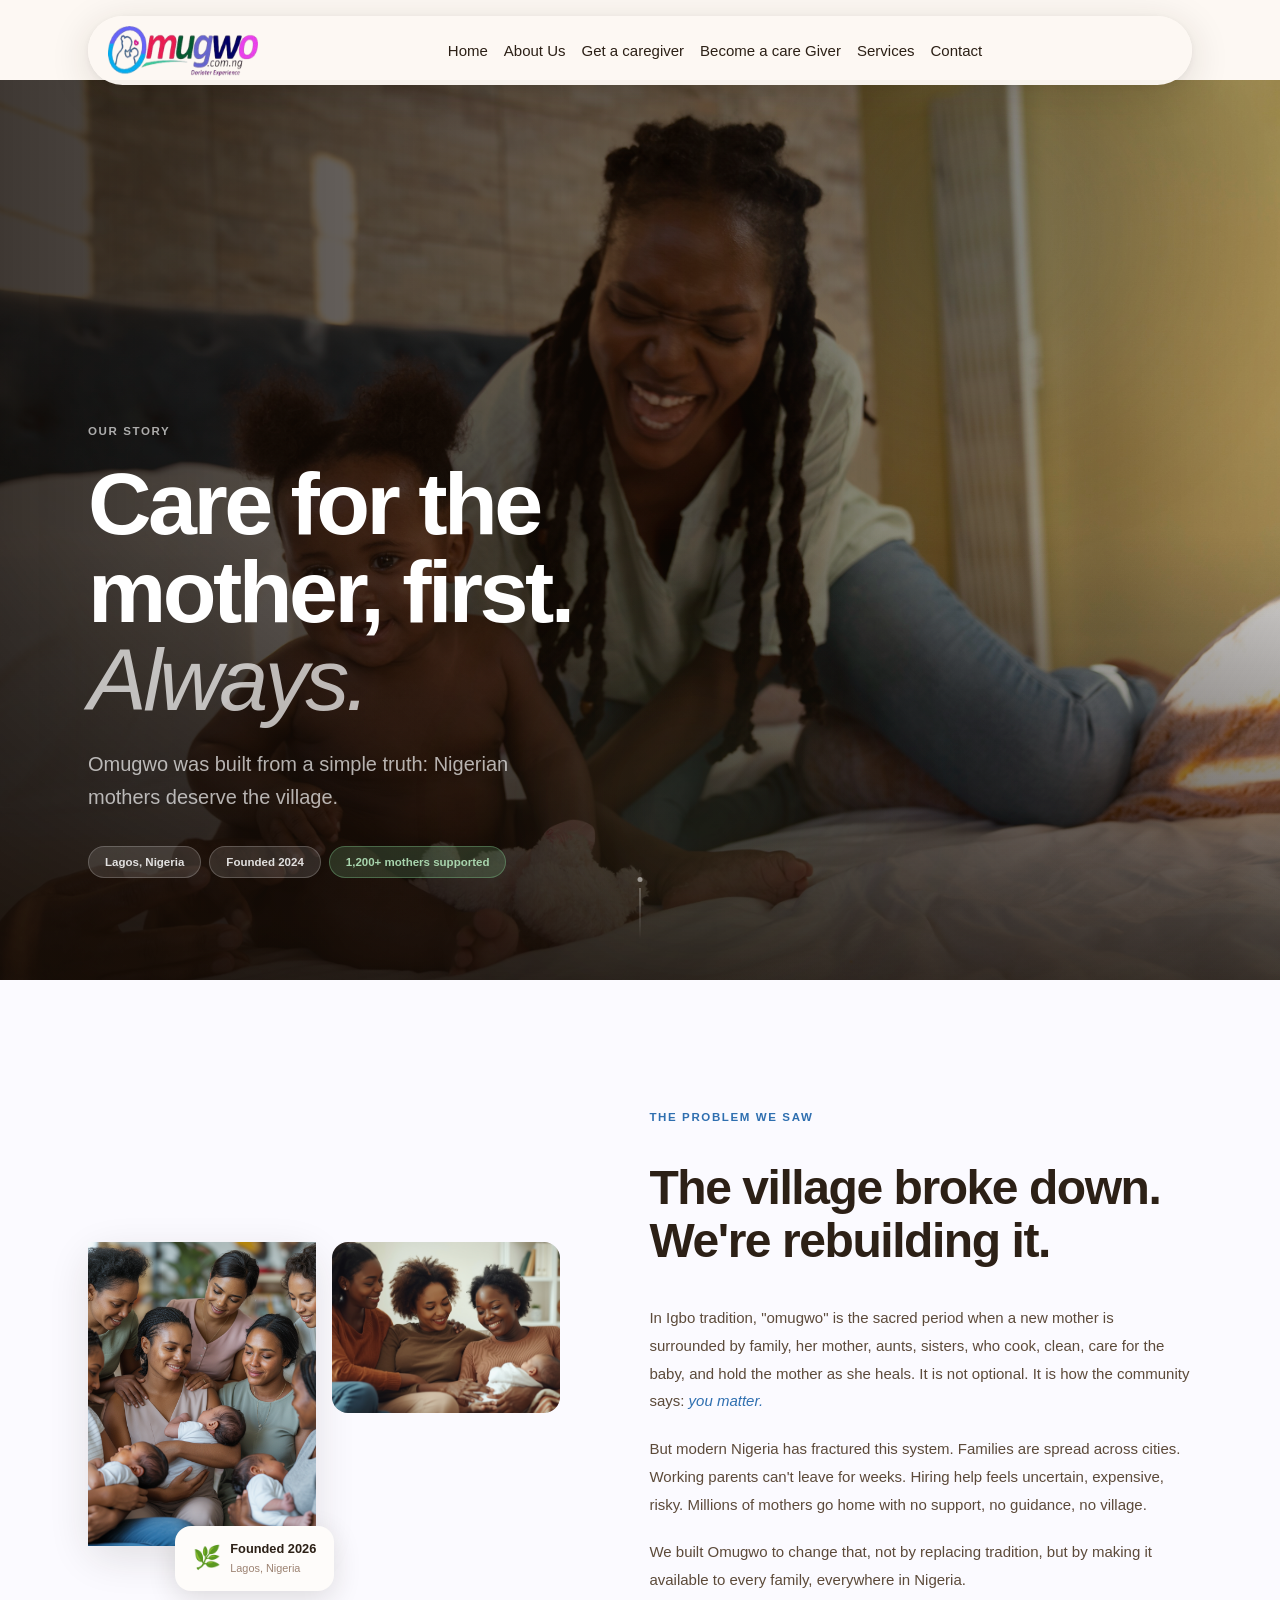
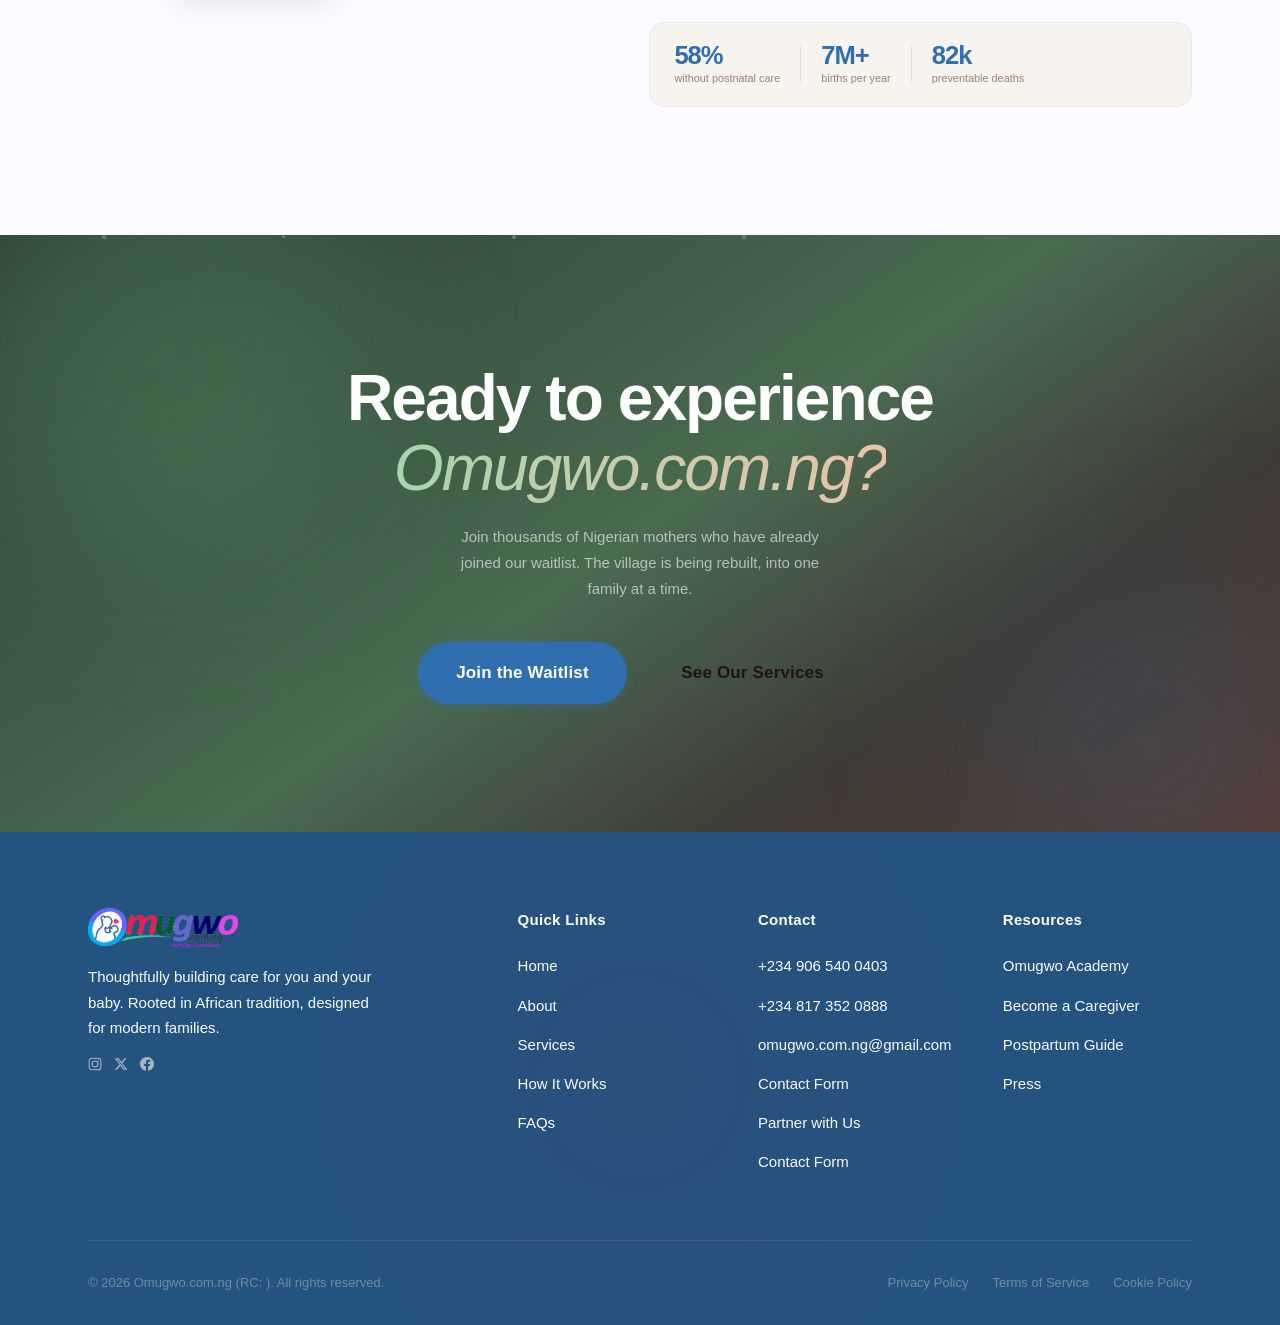
==== commit 79267547: "..." ====
--- a/about.html
+++ b/about.html
@@ -11,7 +11,7 @@
   <link rel="stylesheet" href="css/animations.css">
   <link rel="stylesheet" href="css/pages.css">
   <link rel="stylesheet" href="css/about.css">
-  <link rel="icon" type="image/svg+xml" href="assets\omugwofavicon-nobg.png">
+  <link rel="icon" type="image/png" href="assets/omugwofavicon-nobg.png">
 </head>
 
 <body class="page-about">
@@ -21,7 +21,7 @@
     <div class="container">
       <div class="nav__pill">
         <a href="index.html" class="nav__logo" aria-label="Omugwo.com.ng Home">
-          <img src="assets\omugwologo-nobg.png" alt="" class="nav__logo-img" width="28" height="28">
+          <img src="assets/omugwologo-nobg.png" alt="" class="nav__logo-img" width="28" height="28">
         </a>
         <ul class="nav__links" role="list">
           <li><a href="index.html" class="nav__link">Home</a></li>
@@ -45,7 +45,7 @@
       <span></span><span></span>
     </button>
     <a href="index.html" class="nav__mobile-logo" aria-label="Omugwo.com.ng Home">
-      <img src="assets\omugwologo-nobg.png" alt="Omugwo.com.ng" class="nav__mobile-logo-img">
+      <img src="assets/omugwologo-nobg.png" alt="Omugwo.com.ng" class="nav__mobile-logo-img">
     </a>
     <ul role="list">
       <li><a href="index.html" class="nav__link">Home</a></li>
@@ -55,10 +55,6 @@
       <li><a href="services.html" class="nav__link">Services</a></li>
       <li><a href="contact.html" class="nav__link">Contact</a></li>
     </ul>
-    <div style="display:flex;flex-direction:column;gap:1rem;margin-top:auto;">
-      <a href="find-care.html" class="btn btn--outline">Join Waitlist</a>
-      <a href="find-care.html" class="btn btn--rust">Get Started</a>
-    </div>
   </div>
 
 
@@ -381,7 +377,7 @@
       <div class="footer__top">
         <div class="footer__brand">
           <div class="footer__logo">
-            <img src="assets\omugwologo-nobg.png" alt="" width="150" height="40" class="footer__logo-img">
+            <img src="assets/omugwo-logo-full.png" alt="" width="150" height="40" class="footer__logo-img">
             <span class="footer__logo-text"></span>
           </div>
           <p>Thoughtfully building care for you and your baby. Rooted in African tradition, designed for modern
@@ -412,10 +408,10 @@
           <p class="footer__col-title">Quick Links</p>
           <ul class="footer__links" role="list">
             <li><a href="index.html" class="footer__link">Home</a></li>
-            <li><a href="#about" class="footer__link">About</a></li>
+            <li><a href="about.html" class="footer__link">About</a></li>
             <li><a href="services.html" class="footer__link">Services</a></li>
-            <li><a href="#how-it-works" class="footer__link">How It Works</a></li>
-            <li><a href="#faq" class="footer__link">FAQs</a></li>
+            <li><a href="services.html#how-it-works" class="footer__link">How It Works</a></li>
+            <li><a href="index.html#faq" class="footer__link">FAQs</a></li>
           </ul>
         </div>
         <div>
--- a/css/style.css
+++ b/css/style.css
@@ -212,15 +212,14 @@
   justify-content: space-between;
   backdrop-filter: blur(12px) saturate(180%);
   -webkit-backdrop-filter: blur(12px) saturate(180%);
-  background: rgba(255, 255, 255, 0.1);
   border-radius: var(--radius-full);
   padding: var(--space-3) var(--space-5);
-  box-shadow: 0 4px 24px rgba(0, 0, 0, 0.08);
+  box-shadow: 0 4px 30px rgba(0, 0, 0, 0.08);
   transition: all 0.4s var(--ease-out-quart);
 }
 
 .nav.nav--fixed .nav__pill {
-  background: rgba(253, 248, 243, 0.94);
+  /* background: rgba(253, 248, 243, 0.94); */
   box-shadow: 0 8px 32px rgba(0, 0, 0, 0.12);
 }
 
@@ -268,9 +267,9 @@
 .nav__links {
   display: flex;
   align-items: center;
-  gap: var(--space-6);
+  gap: var(--space-4);
   margin: 0 auto;
-  padding: 0 var(--space-8);
+  padding: 0 var(--space-4);
 }
 .nav__link {
   font-size: var(--text-sm);
@@ -442,7 +441,7 @@
   object-position: center top;
   /* Ken Burns zoom effect on active slide */
   transform: scale(1);
-  transition: transform 6s ease-out;
+  transition: transform 2s ease-out;
 }
 .hero__slide--active .hero__slide-img {
   transform: scale(1.06);
@@ -457,9 +456,9 @@
   align-items: center;
   justify-content: center;
   gap: var(--space-3);
-  color: rgba(253, 248, 243, 0.45);
+  /* color: rgba(253, 248, 243, 0.45); */
   font-size: var(--text-sm);
-  font-weight: 500;
+  font-weight: 900;
   letter-spacing: 0.03em;
 }
 .hero__slide-placeholder small {
@@ -473,14 +472,13 @@
 .hero__bg-overlay {
   position: absolute;
   inset: 0;
-  background:
-    linear-gradient(
-      to right,
-      rgba(20, 14, 10, 0.75) 0%,
-      rgba(20, 14, 10, 0.45) 50%,
-      rgba(20, 14, 10, 0.15) 100%
-    ),
-    linear-gradient(to top, rgba(20, 14, 10, 0.7) 0%, transparent 45%);
+  background:linear-gradient(to right,
+      rgba(20, 14, 10, 0.25) 0%,
+      rgba(20, 14, 10, 0.70) 50%,
+      rgba(20, 14, 10, 0.25) 100%
+  ),
+    linear-gradient(to top,
+      rgba(20, 14, 10, 0.45) 0%, transparent 60%);
   z-index: 1;
 }
 
@@ -536,23 +534,21 @@
   padding-bottom: clamp(var(--space-10), 18vw, 12rem);
   display: flex;
   flex-direction: column;
-  align-items: center;
-  text-align: center;
+  align-items: left;
+  text-align: left;
 }
 
 .hero__headline {
   font-family: var(--font-display);
-  font-size: var(--text-2xl);
-  font-weight: 600;
-  line-height: 1.08;
   letter-spacing: -0.03em;
   color: var(--white);
   margin-bottom: var(--space-5);
+  padding: 100px 0px 30px 0px;
 }
 
 .hero__subtext {
   font-size: clamp(var(--text-base), 2vw, var(--text-md));
-  color: rgba(253, 248, 243, 0.8);
+  color: var(--white);
   line-height: 1.65;
   max-width: 44ch;
   margin-bottom: var(--space-8);
@@ -600,7 +596,7 @@
   align-items: center;
   gap: var(--space-2);
   font-size: var(--text-sm);
-  color: rgba(253, 248, 243, 0.85);
+  color: var(--white);
   font-weight: 500;
 }
 
@@ -623,9 +619,9 @@
   gap: 0.55rem;
   margin-bottom: clamp(1.25rem, 3vh, 2rem);
   padding: 0.25rem 0.65rem 0.25rem 0.3rem;
-  border: 1px solid rgba(44, 32, 22, 0.14);
+  border: 1px solid rgba(253, 248, 243, 0.25);
   border-radius: var(--radius-full);
-  color: var(--earth-soft);
+  color: var(--white);
   font-size: var(--text-xs);
 }
 
@@ -648,7 +644,7 @@
   margin-bottom: 1rem;
   font-size: clamp(2.25rem, 4.5vw, 3.8rem);
   line-height: 1.02;
-  color: var(--earth);
+  color: var(--white);
 }
 
 .hero__subtext {
@@ -656,7 +652,7 @@
   margin-bottom: 1.35rem;
   font-size: clamp(0.8rem, 1.4vw, 0.92rem);
   line-height: 1.55;
-  color: var(--text-secondary);
+  color: var(--white);
 }
 
 .hero__actions {
@@ -2811,7 +2807,7 @@
 /* Contact card — last item in grid, spans full width */
 .faq__contact-card {
   grid-column: 1 / -1;
-  background: linear-gradient(135deg, #3f3b36 0%, #5a4a3a 100%);
+  background: linear-gradient(135deg, #1e3a5f 0%, #1e3a5f 100%);
   border-radius: 20px;
   padding: clamp(var(--space-8), 4vw, var(--space-10))
     clamp(var(--space-8), 5vw, var(--space-16));
@@ -2889,7 +2885,7 @@
       /* Earth Root overlay */ rgba(58, 40, 32, 0.9) 100%
         /* Deep Rust overlay */
     ),
-    url("../images/motherandchild2.jpg"); /* Replace with your image path */
+    url("../images/sleeping-baby.jpg");
 
   background-size: cover;
   background-position: center;
@@ -3284,10 +3280,7 @@
 .footer {
   position: relative;
   isolation: isolate;
-  background:
-    radial-gradient(circle at 20% 20%, rgba(91, 145, 197, 0.2), transparent 28%),
-    radial-gradient(circle at 72% 22%, rgba(47, 111, 176, 0.2), transparent 30%),
-    linear-gradient(180deg, #12263b 0%, #1e4b76 100%);
+  background: #24537F;
   padding: clamp(var(--space-12), 6vw, var(--space-20)) 0 var(--space-8);
   overflow: hidden;
 }
@@ -3299,18 +3292,27 @@
   pointer-events: none;
 }
 .footer::before {
-  background:
-    radial-gradient(circle at 16% 30%, rgba(136, 183, 213, 0.16), transparent 22%),
-    radial-gradient(circle at 58% 34%, rgba(91, 145, 197, 0.18), transparent 26%),
-    radial-gradient(circle at 82% 48%, rgba(47, 111, 176, 0.14), transparent 28%);
-  filter: blur(55px);
-  opacity: 0.95;
-  z-index: 0;
+  content: '';
+  position: absolute;
+  top: 0;
+  left: 50%;
+  transform: translateX(-50%);
+  width: 80%;
+  height: 100%;
+  background: radial-gradient(circle, rgba(160, 35, 56, 0.04) 0%, transparent 70%);
+  pointer-events: none;
+  z-index: -1;
 }
 .footer::after {
-  background: linear-gradient(90deg, rgba(255, 255, 255, 0.03), rgba(255, 255, 255, 0.01) 18%, rgba(255, 255, 255, 0.02) 52%, rgba(255, 255, 255, 0.01) 100%);
-  mix-blend-mode: screen;
-  z-index: 0;
+  content: '';
+  position: absolute;
+  top: 0;
+  left: 0;    
+  width: 100%;
+  height: 100px;
+  background: linear-gradient(to bottom, rgba(9, 10, 15, 0), transparent);
+  pointer-events: none;
+  z-index: 1;
 }
 .footer > .container {
   position: relative;
@@ -3326,7 +3328,7 @@
 }
 .footer__brand p {
   font-size: var(--text-sm);
-  color: rgba(253, 245, 236, 0.5);
+  color: rgba(255, 255, 255, 0.971);
   line-height: 1.7;
   max-width: 34ch;
   margin-top: var(--space-4);
@@ -3348,25 +3350,16 @@
 .footer__social {
   display: flex;
   gap: var(--space-3);
-  margin-top: var(--space-6);
+  margin-top: var(--space-4);
 }
 .footer__social-link {
-  width: 36px;
-  height: 36px;
   border-radius: 50%;
-  background: rgba(253, 245, 236, 0.08);
-  border: 1px solid rgba(253, 245, 236, 0.12);
   display: grid;
   place-items: center;
   color: rgba(253, 245, 236, 0.6);
-  font-size: 0.85rem;
   transition:
     background var(--transition-fast),
     color var(--transition-fast);
-}
-.footer__social-link:hover {
-  background: rgba(47, 111, 176, 0.25);
-  color: var(--rust-light);
 }
 .footer__col-title {
   font-size: var(--text-sm);
--- a/css/animations.css
+++ b/css/animations.css
@@ -88,6 +88,9 @@
 .hero__headline {
   animation: fadeUp 0.9s cubic-bezier(0.25, 1, 0.5, 1) both;
   animation-delay: 0.35s;
+  font-family: var(--font-display);
+  font-size: clamp(2rem, 7vw, 5.5rem);
+  font-weight: 700;
 }
 .hero__subtext {
   animation: fadeUp 0.9s cubic-bezier(0.25, 1, 0.5, 1) both;
@@ -115,6 +118,7 @@
   transform: none;
   transition: none;
   animation-fill-mode: both;
+  font-weight: 700p;
 }
 /* Mark as visible so JS observer doesn't override */
 .hero__headline,
